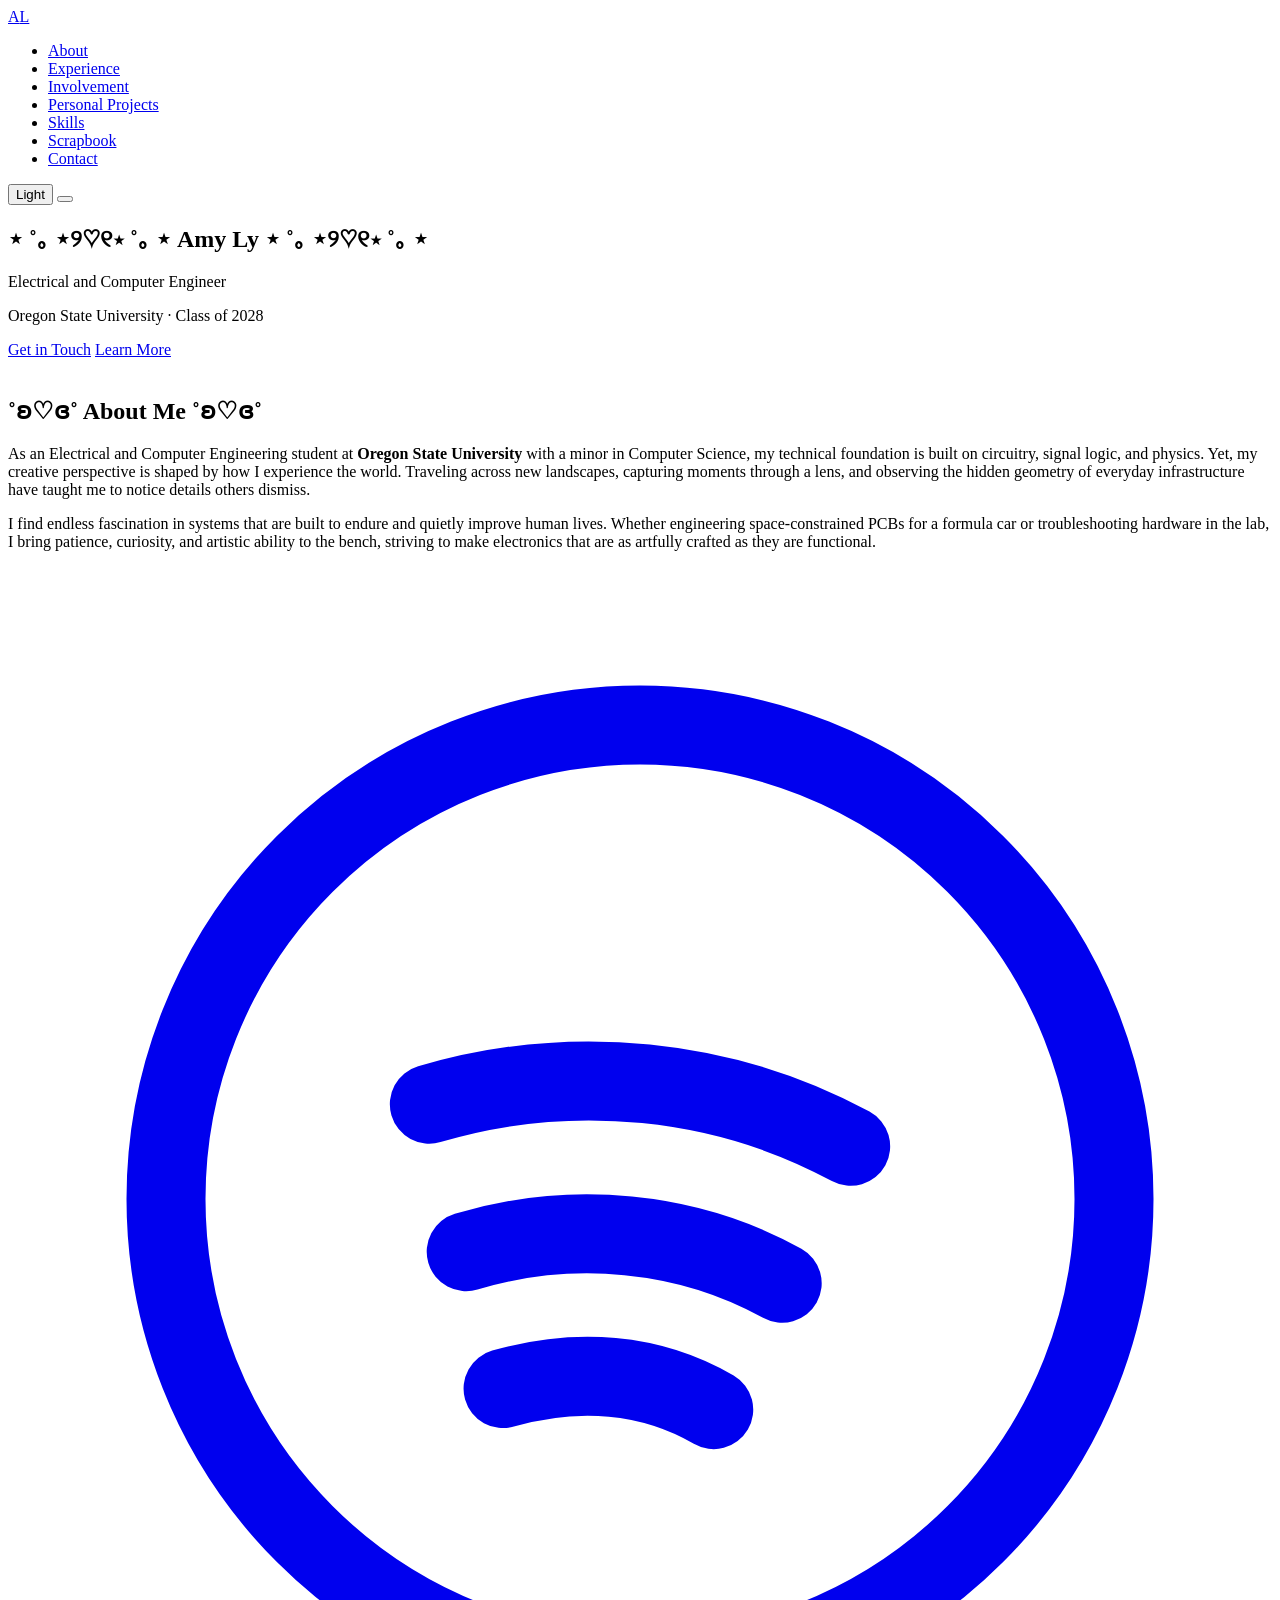
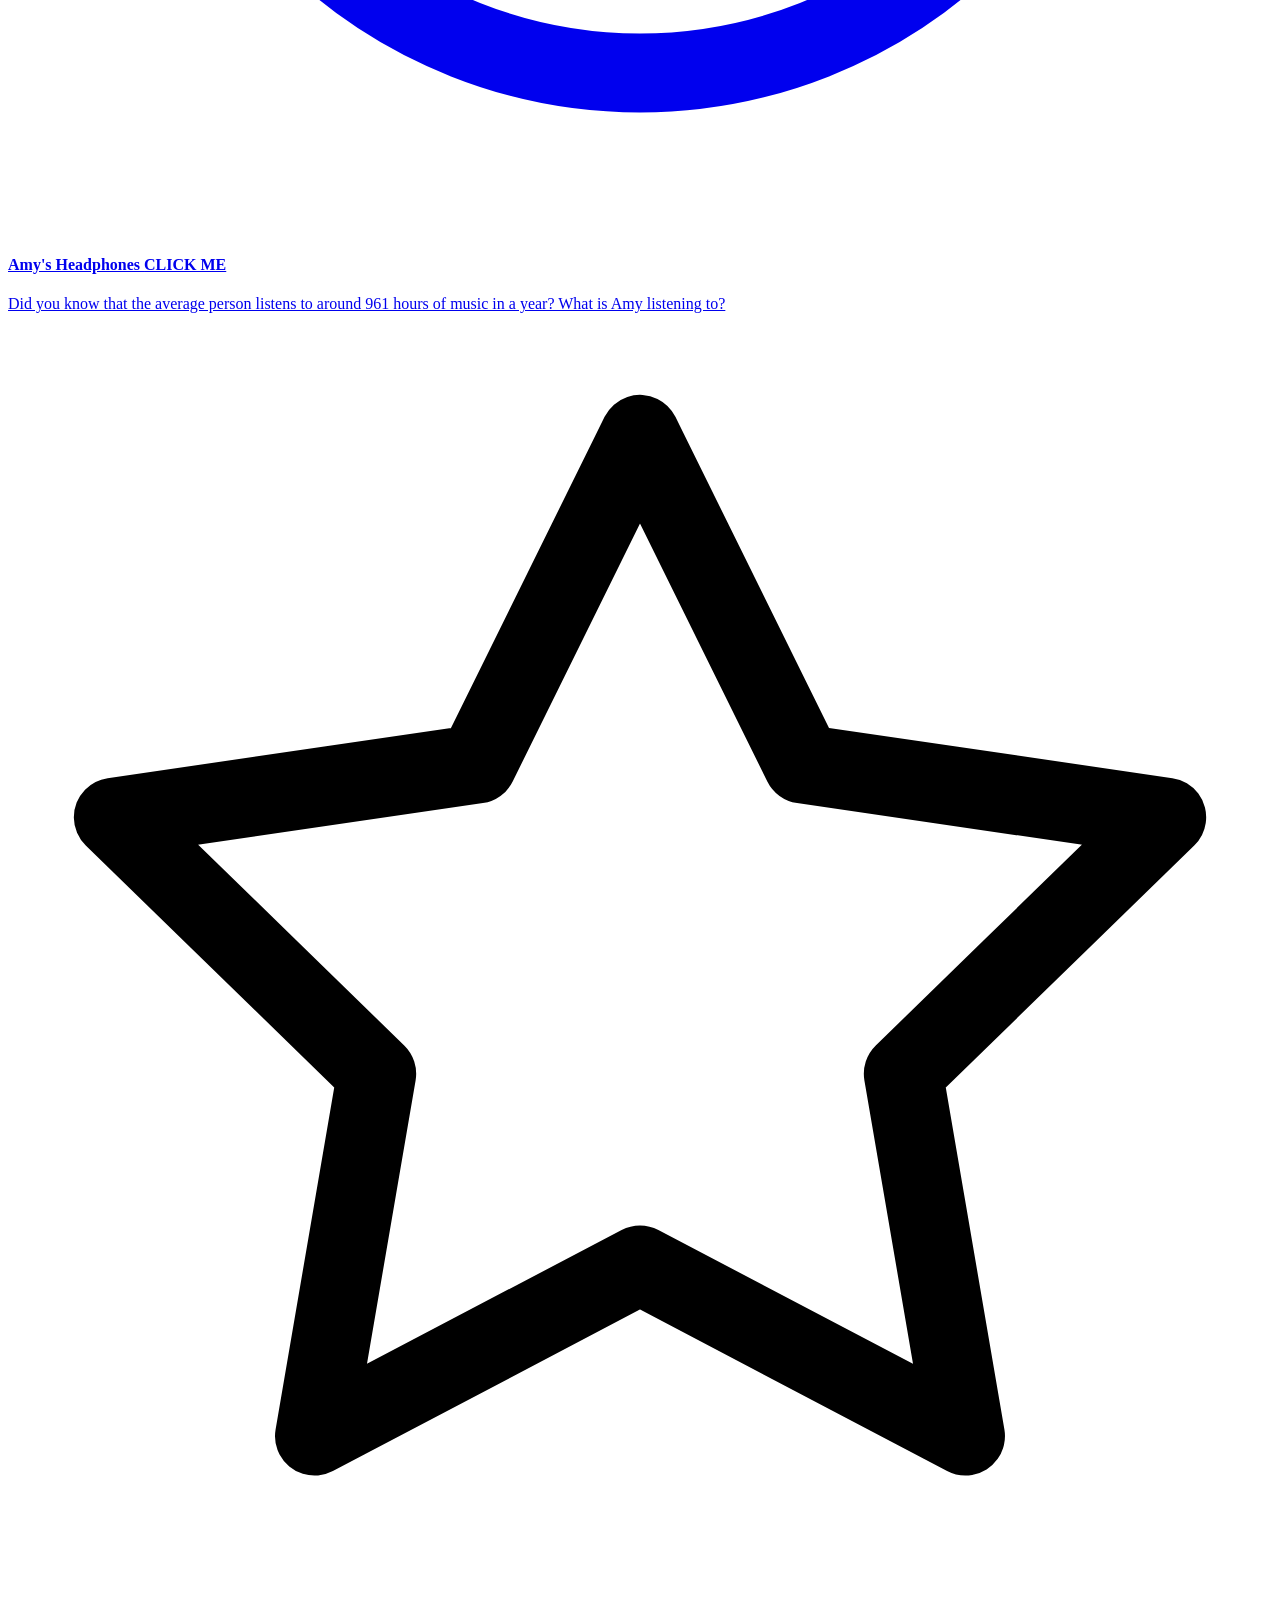
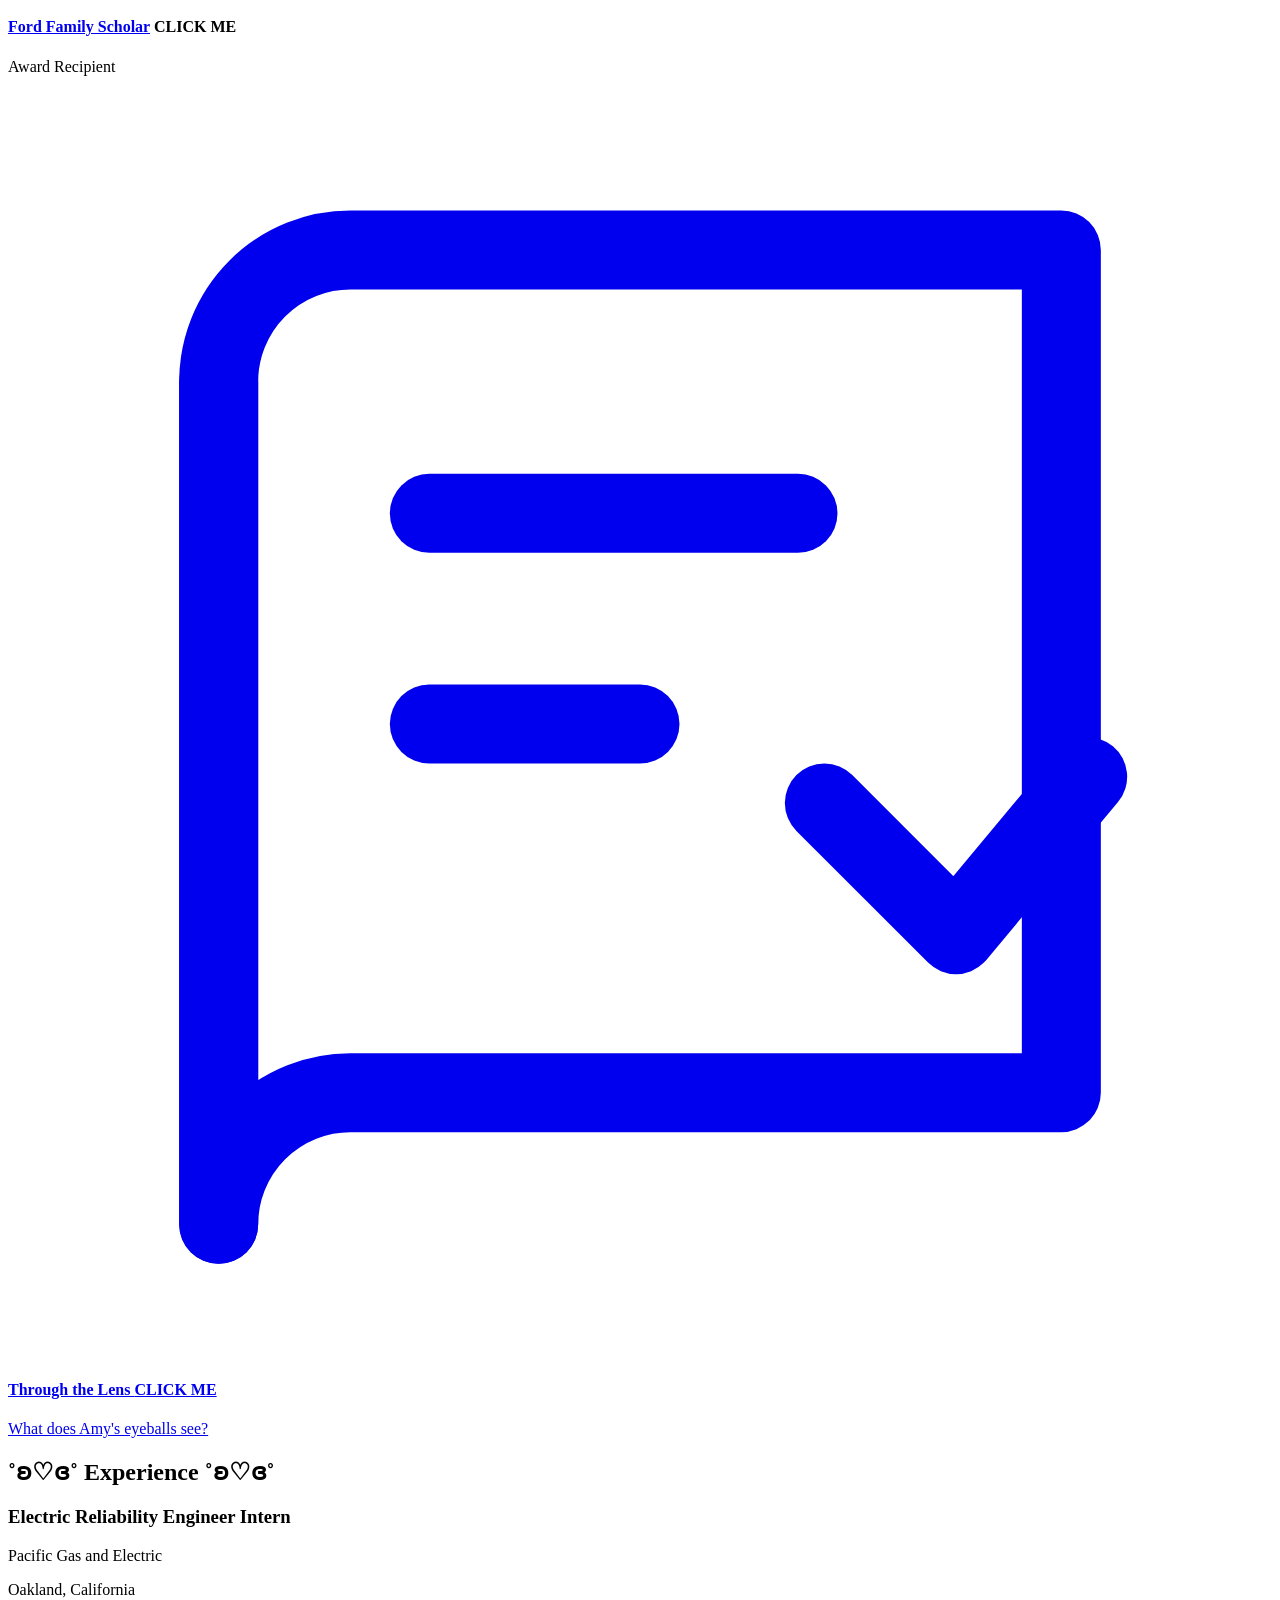
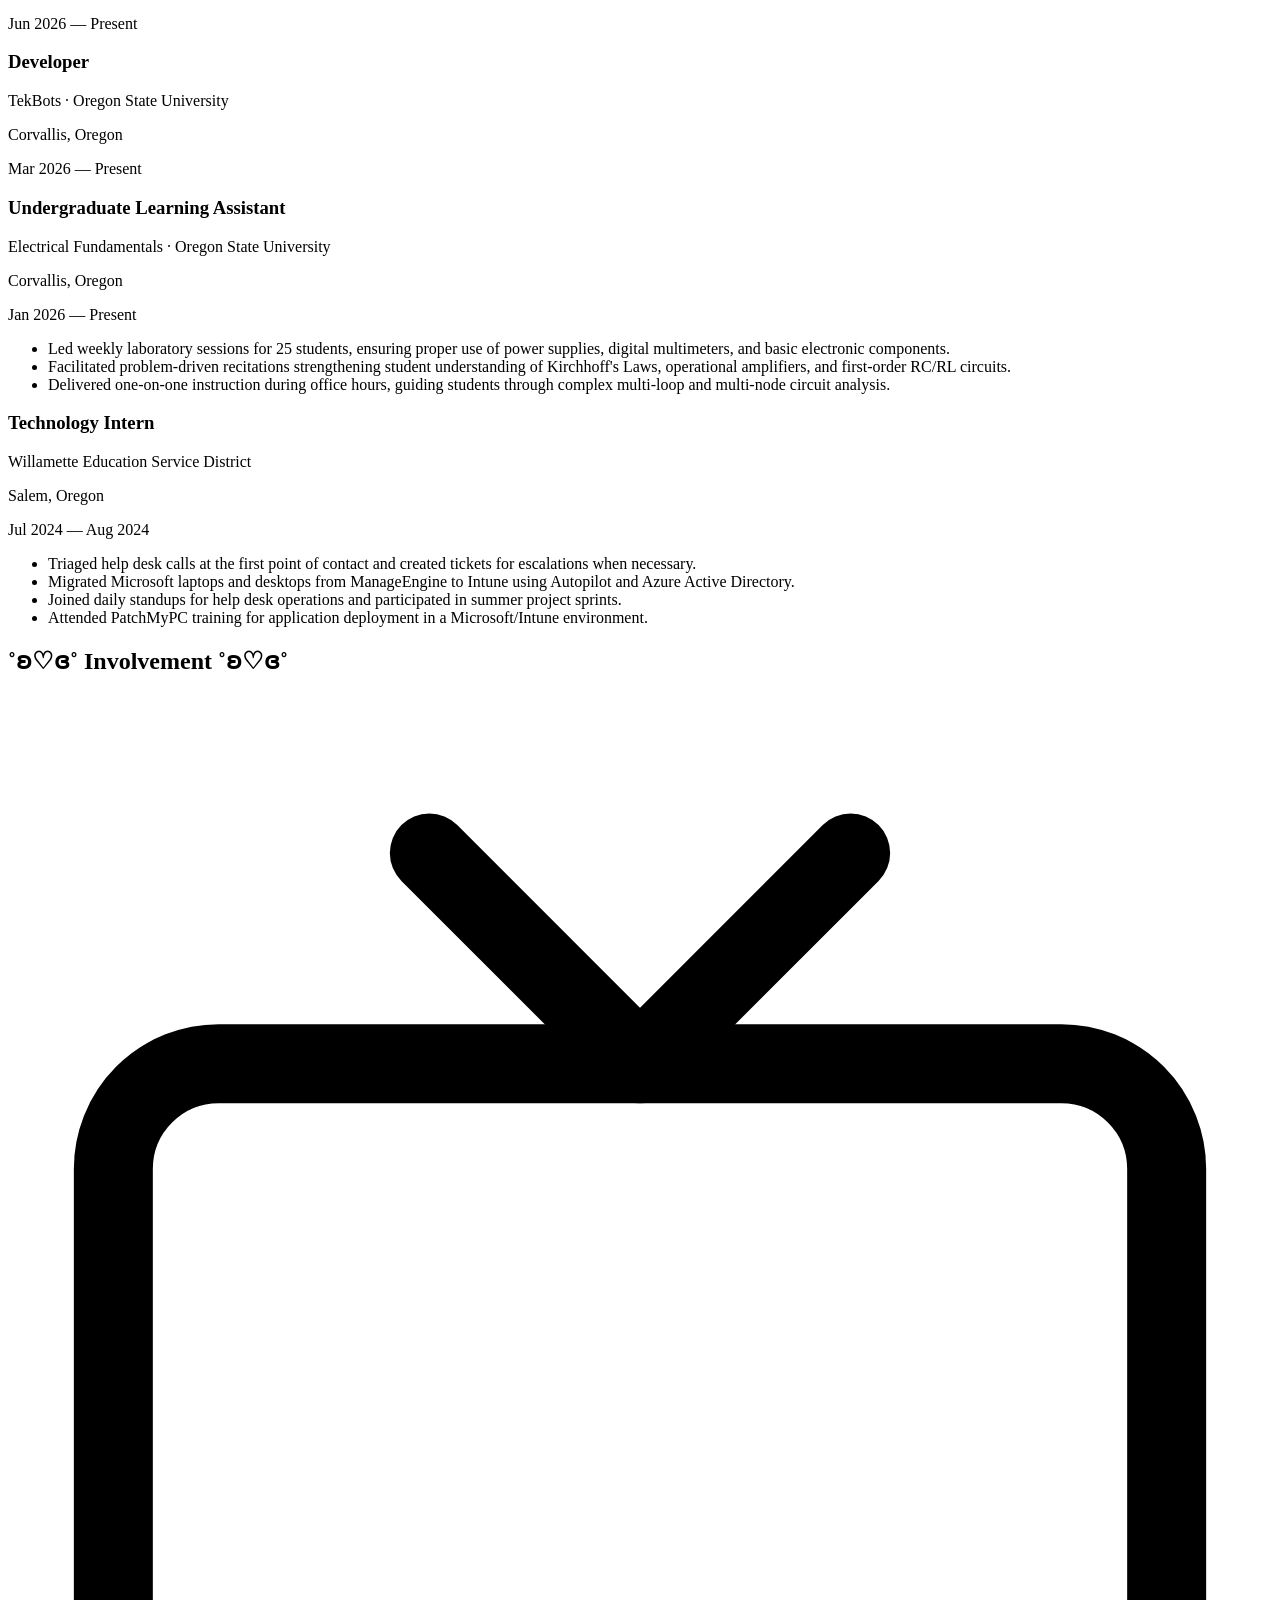
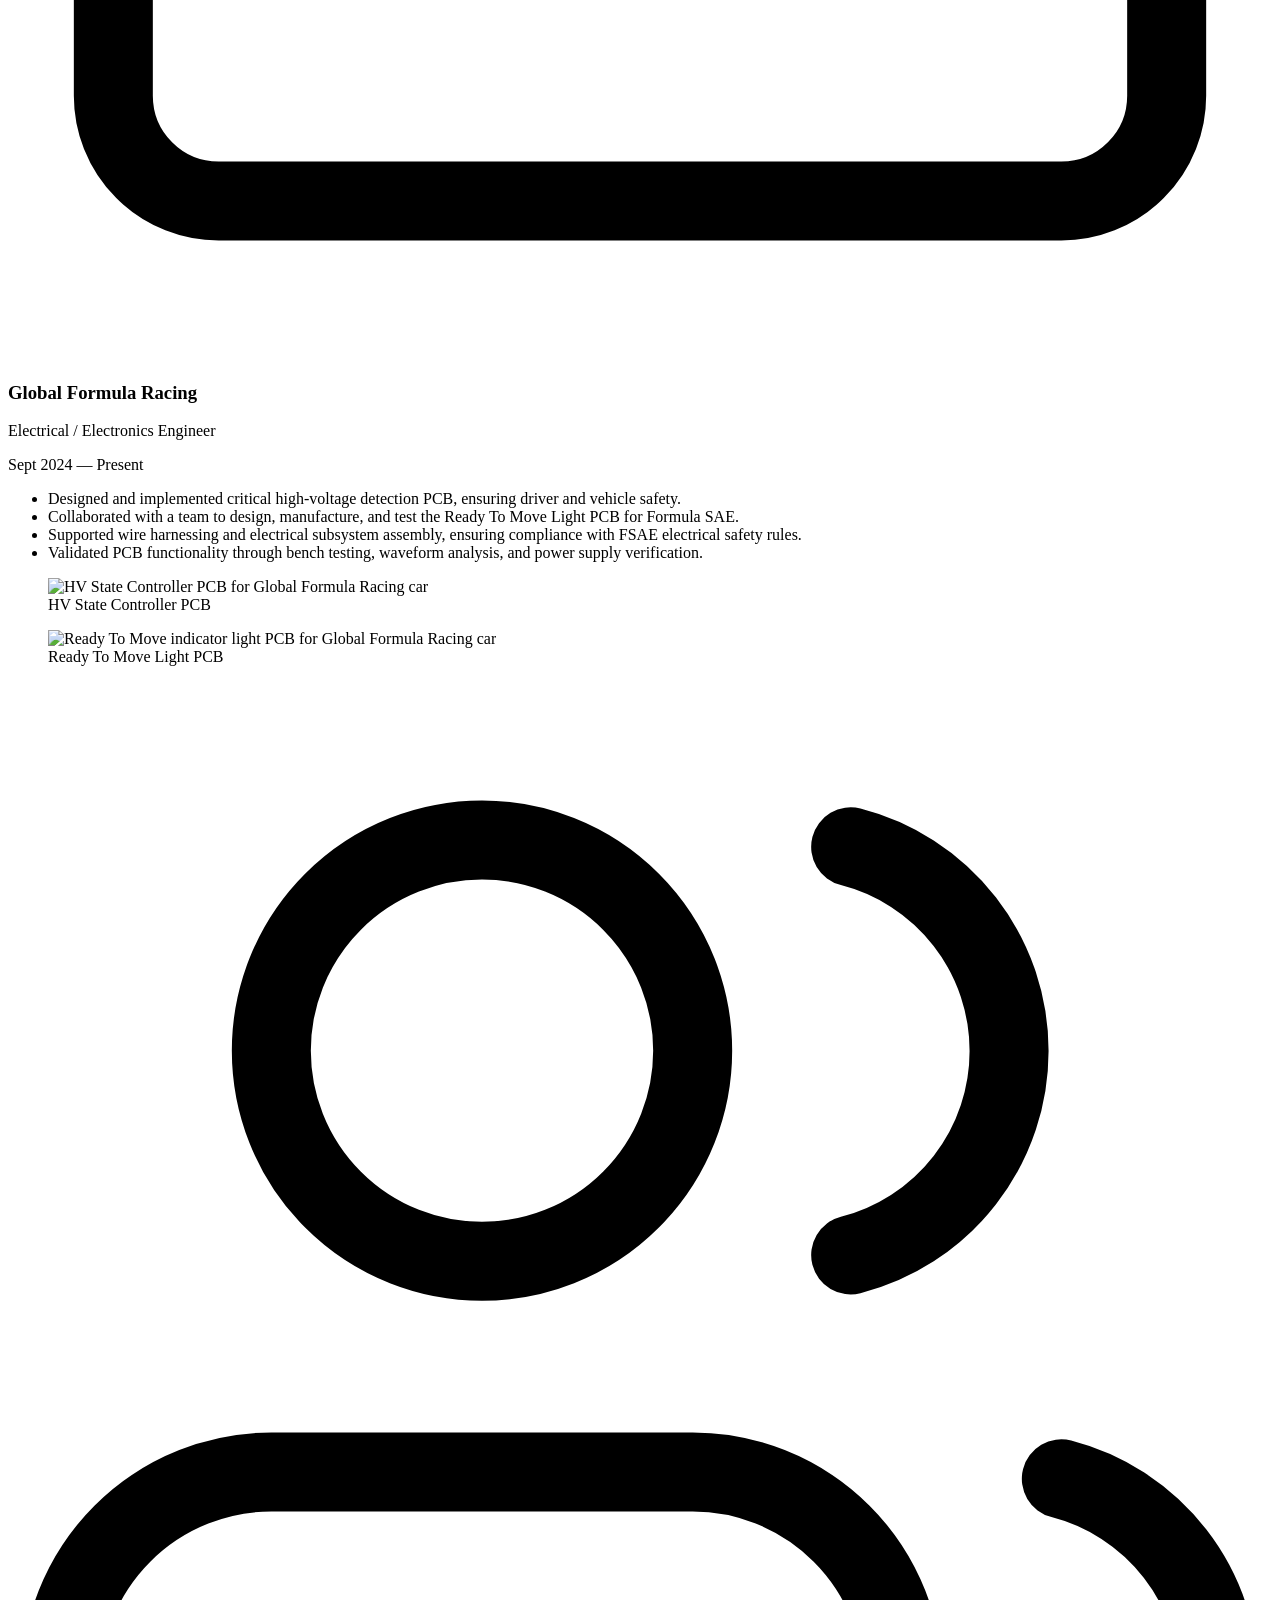
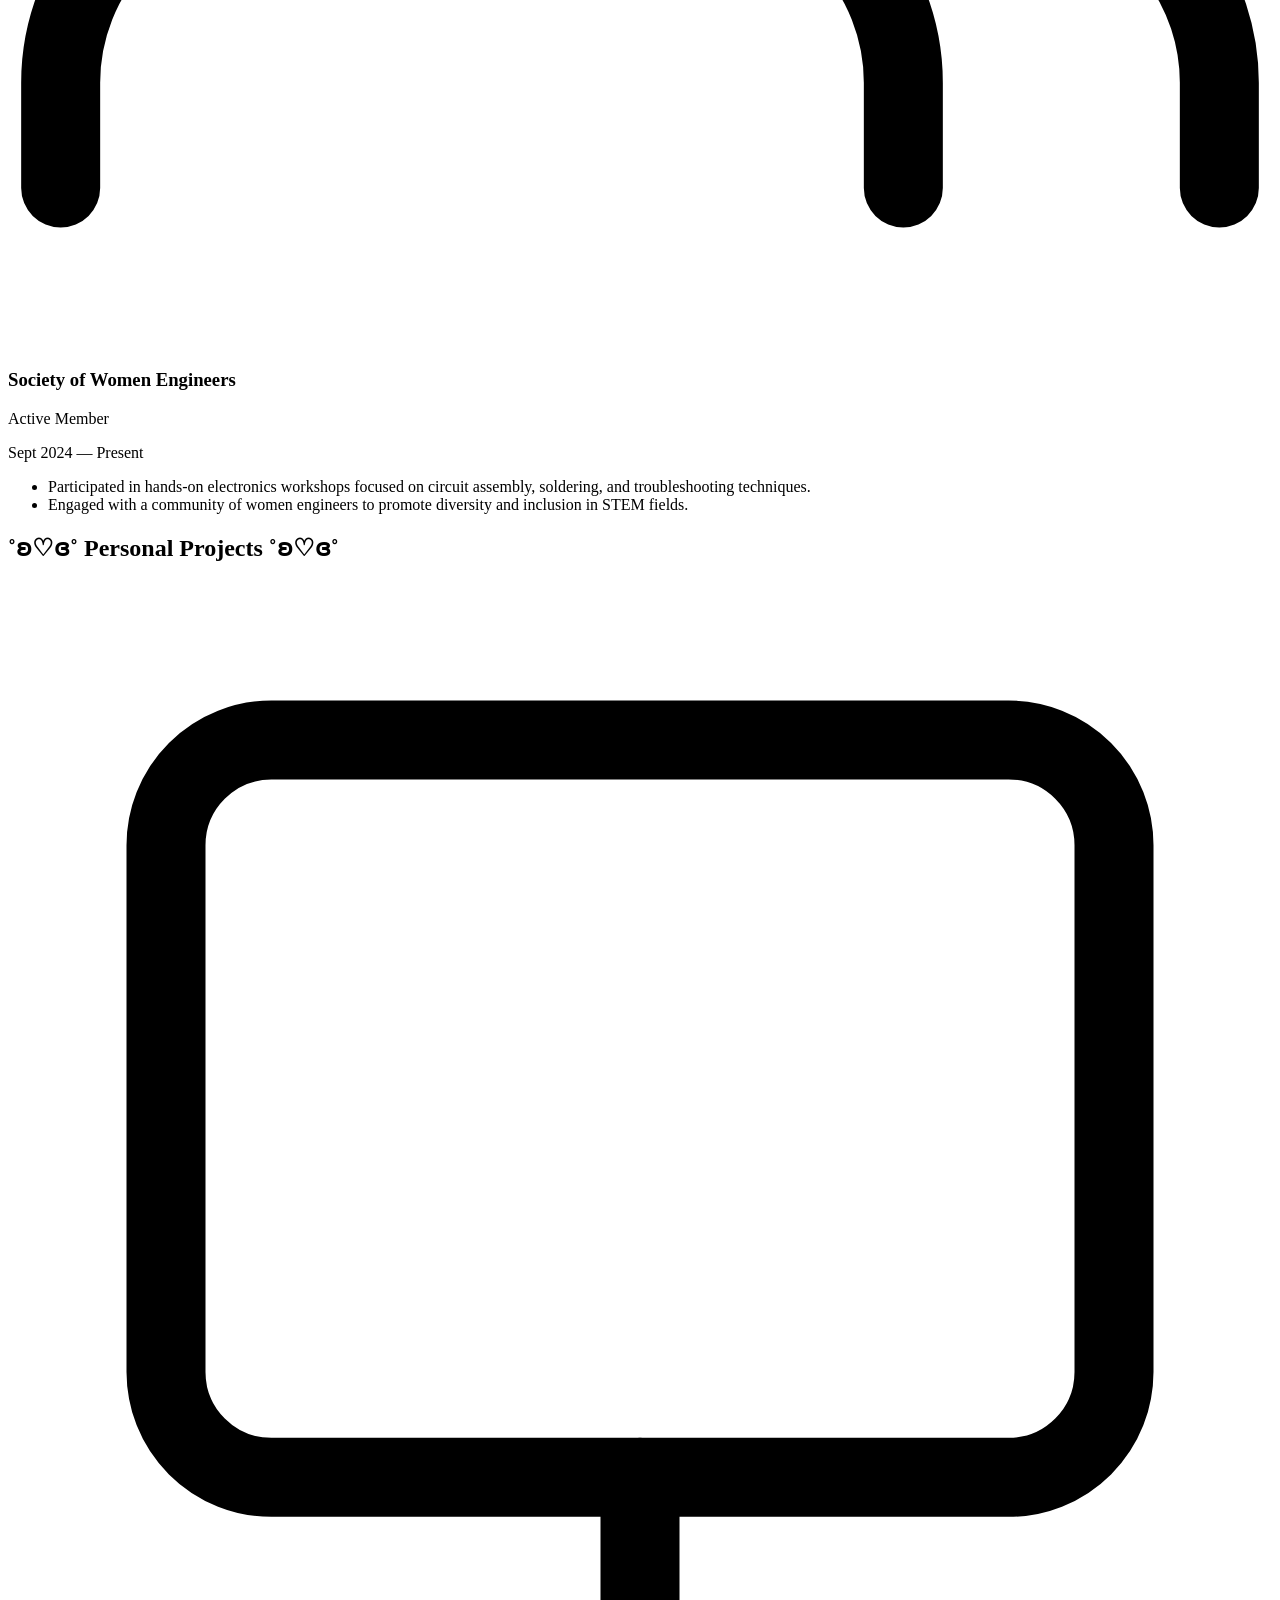
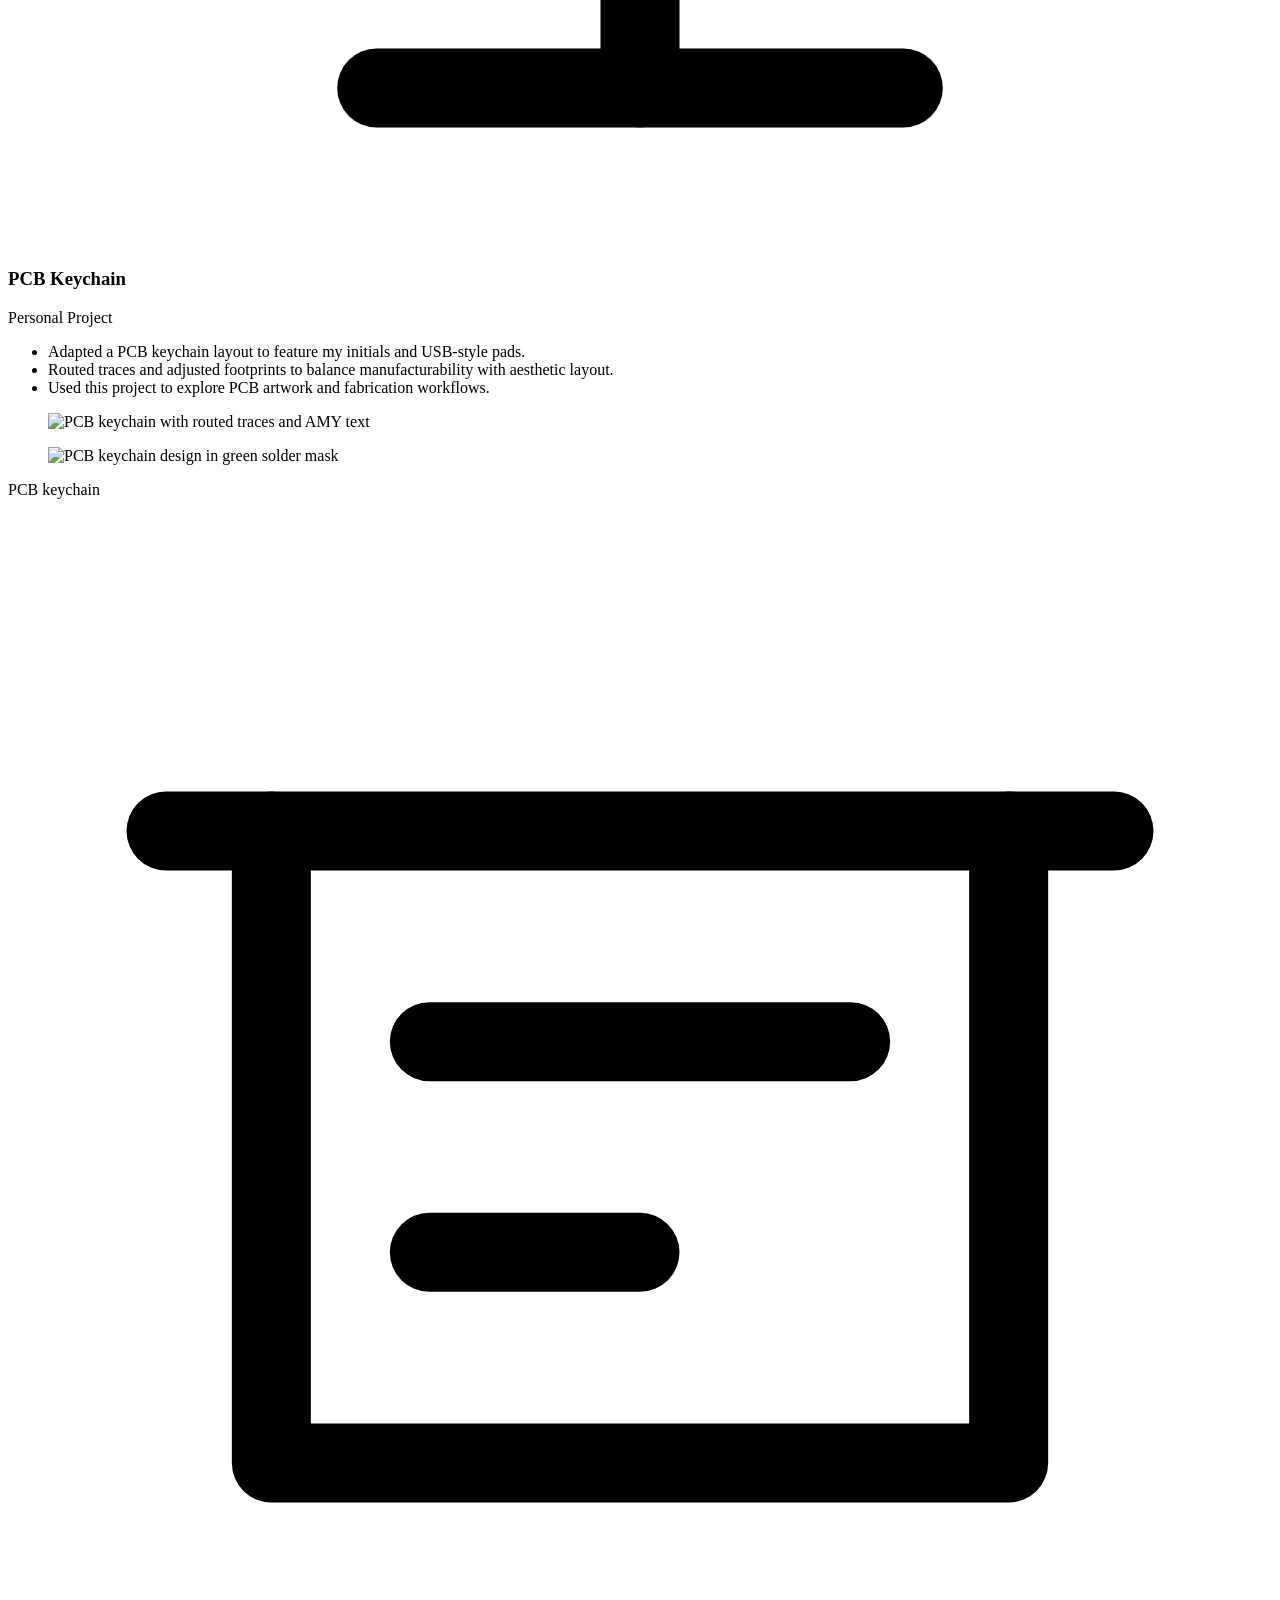
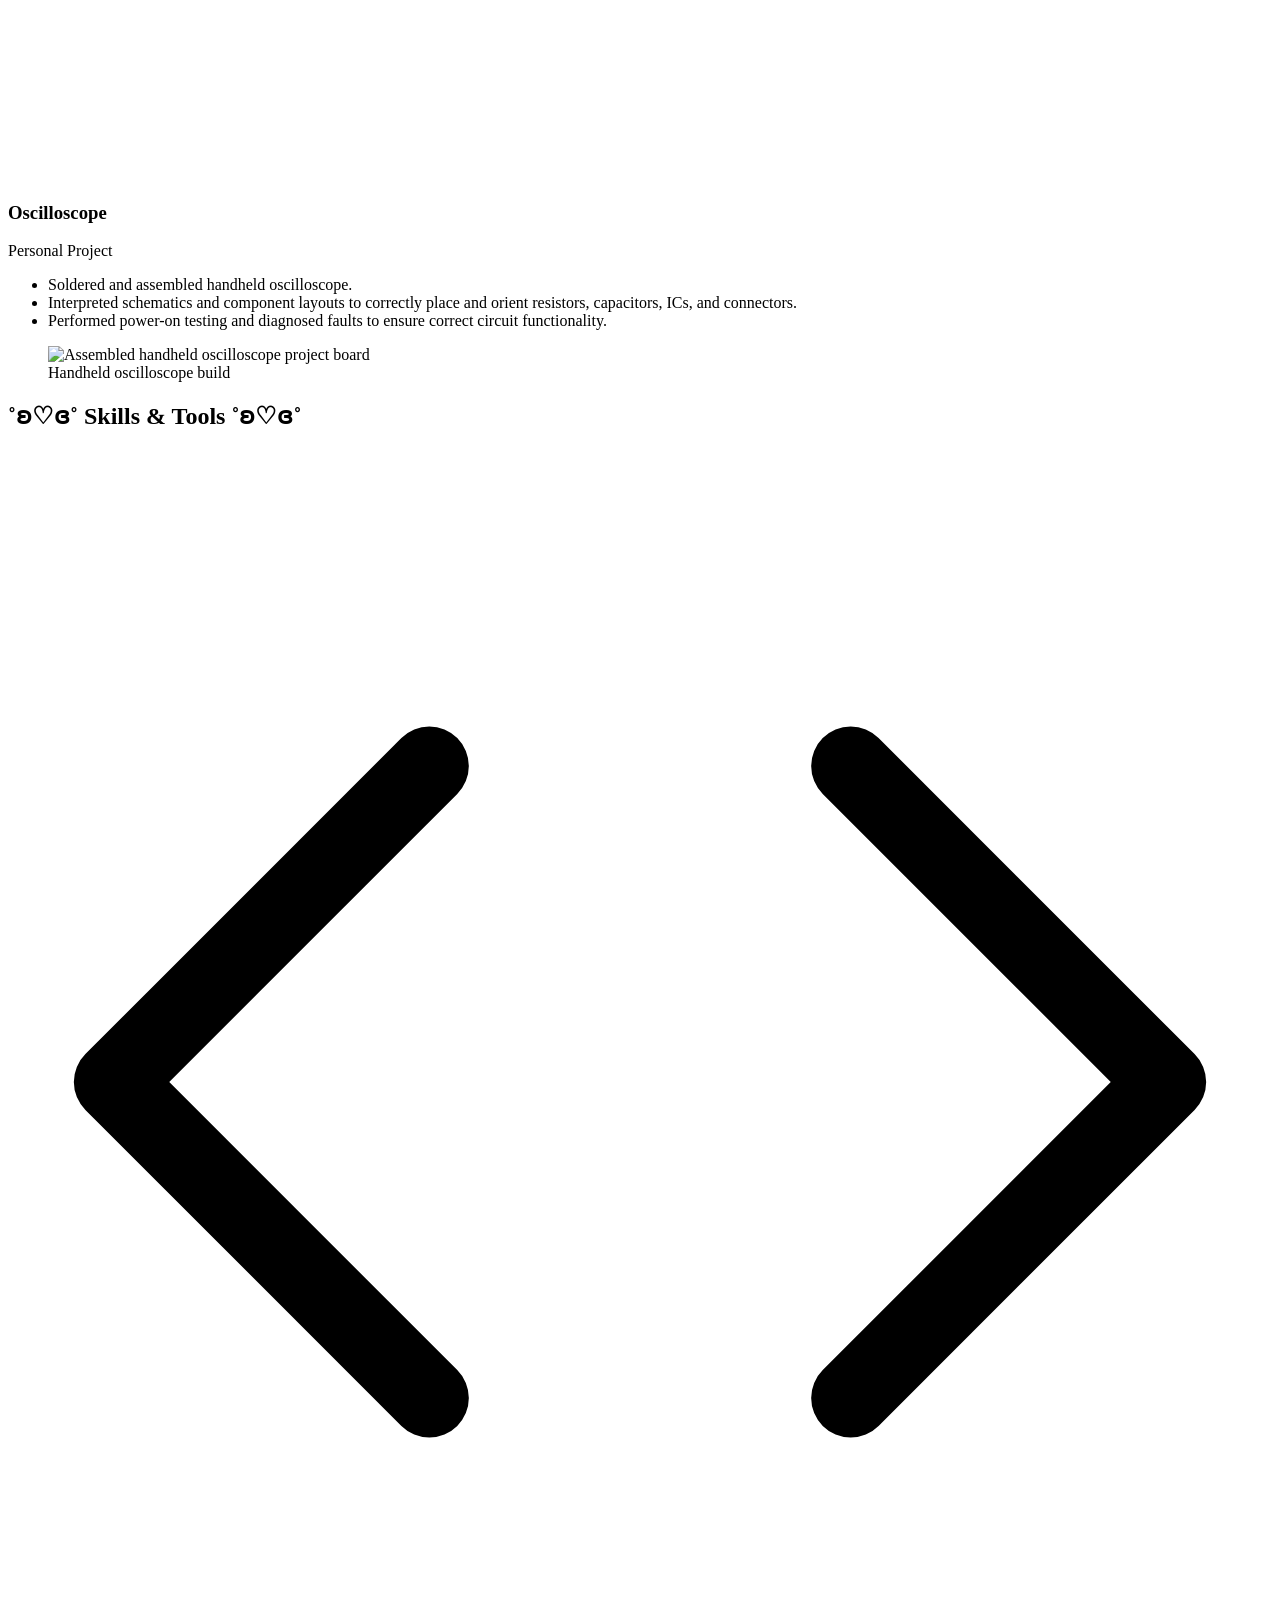
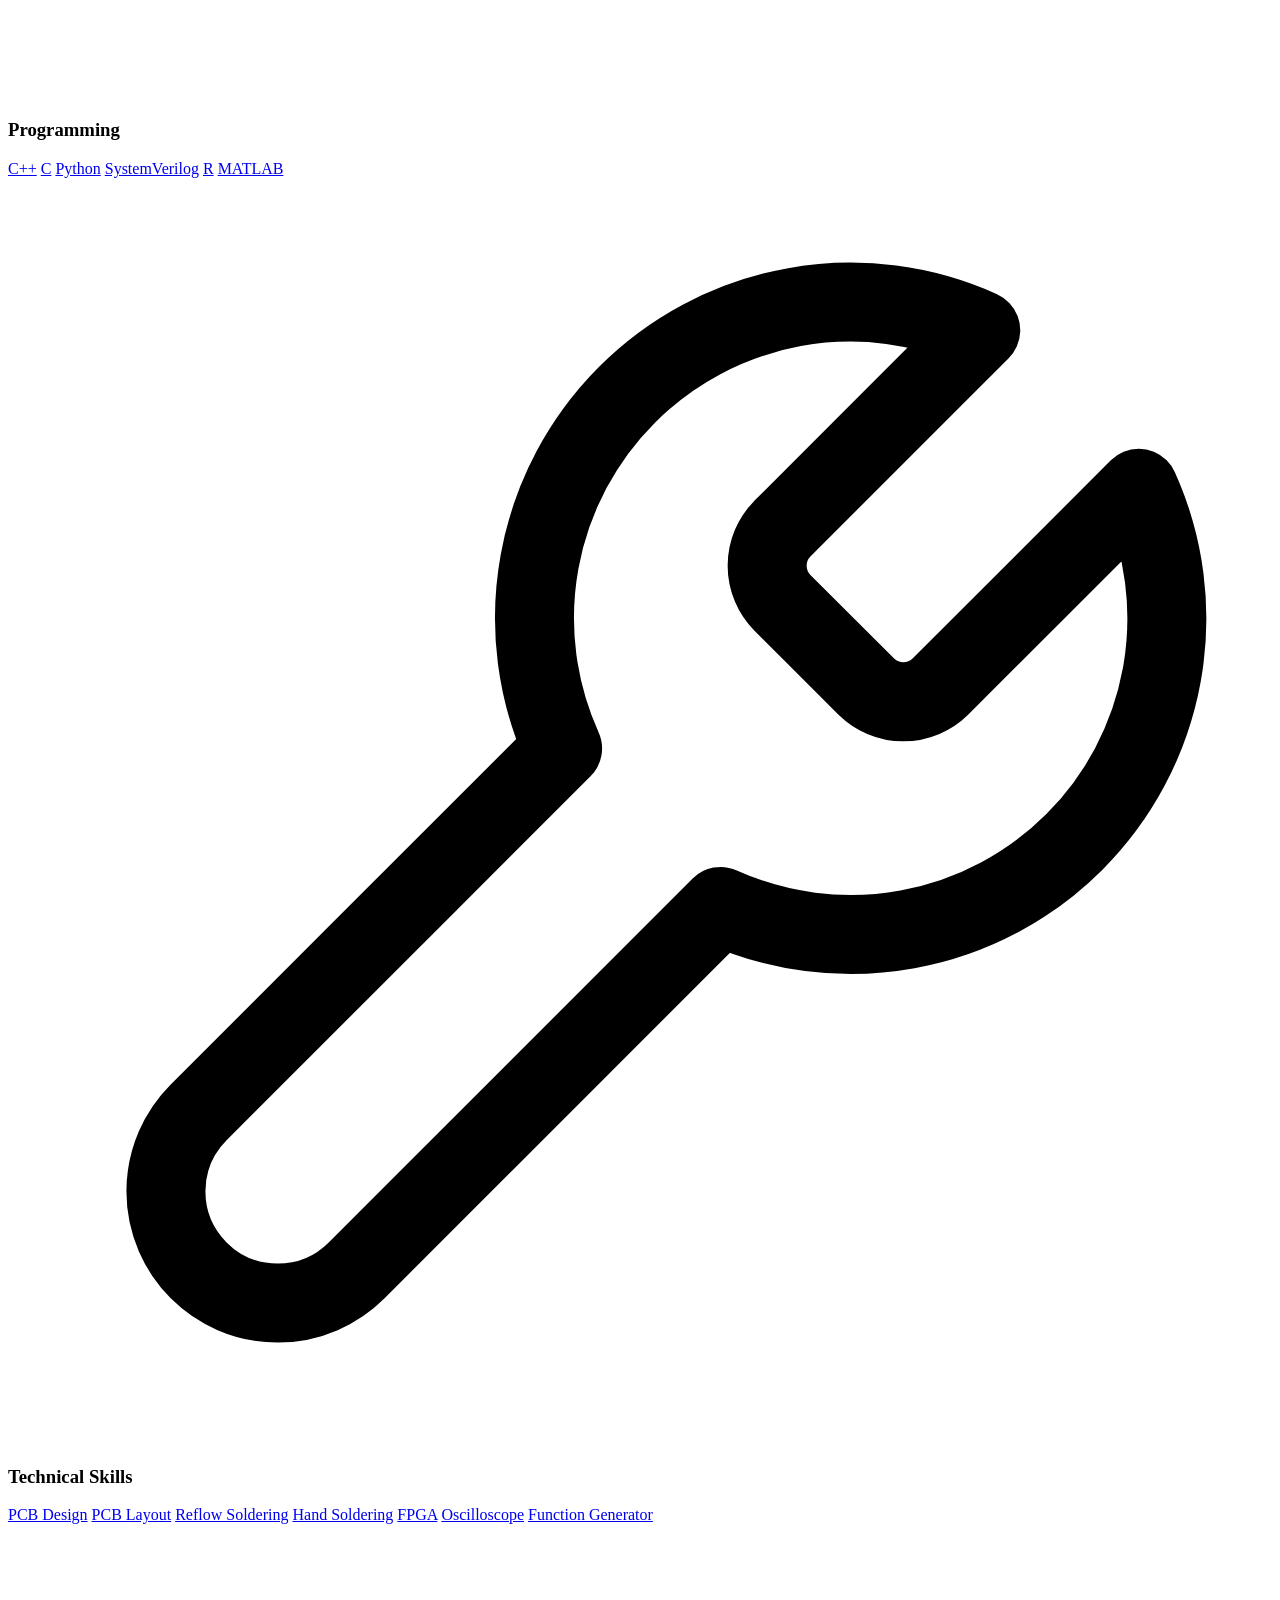
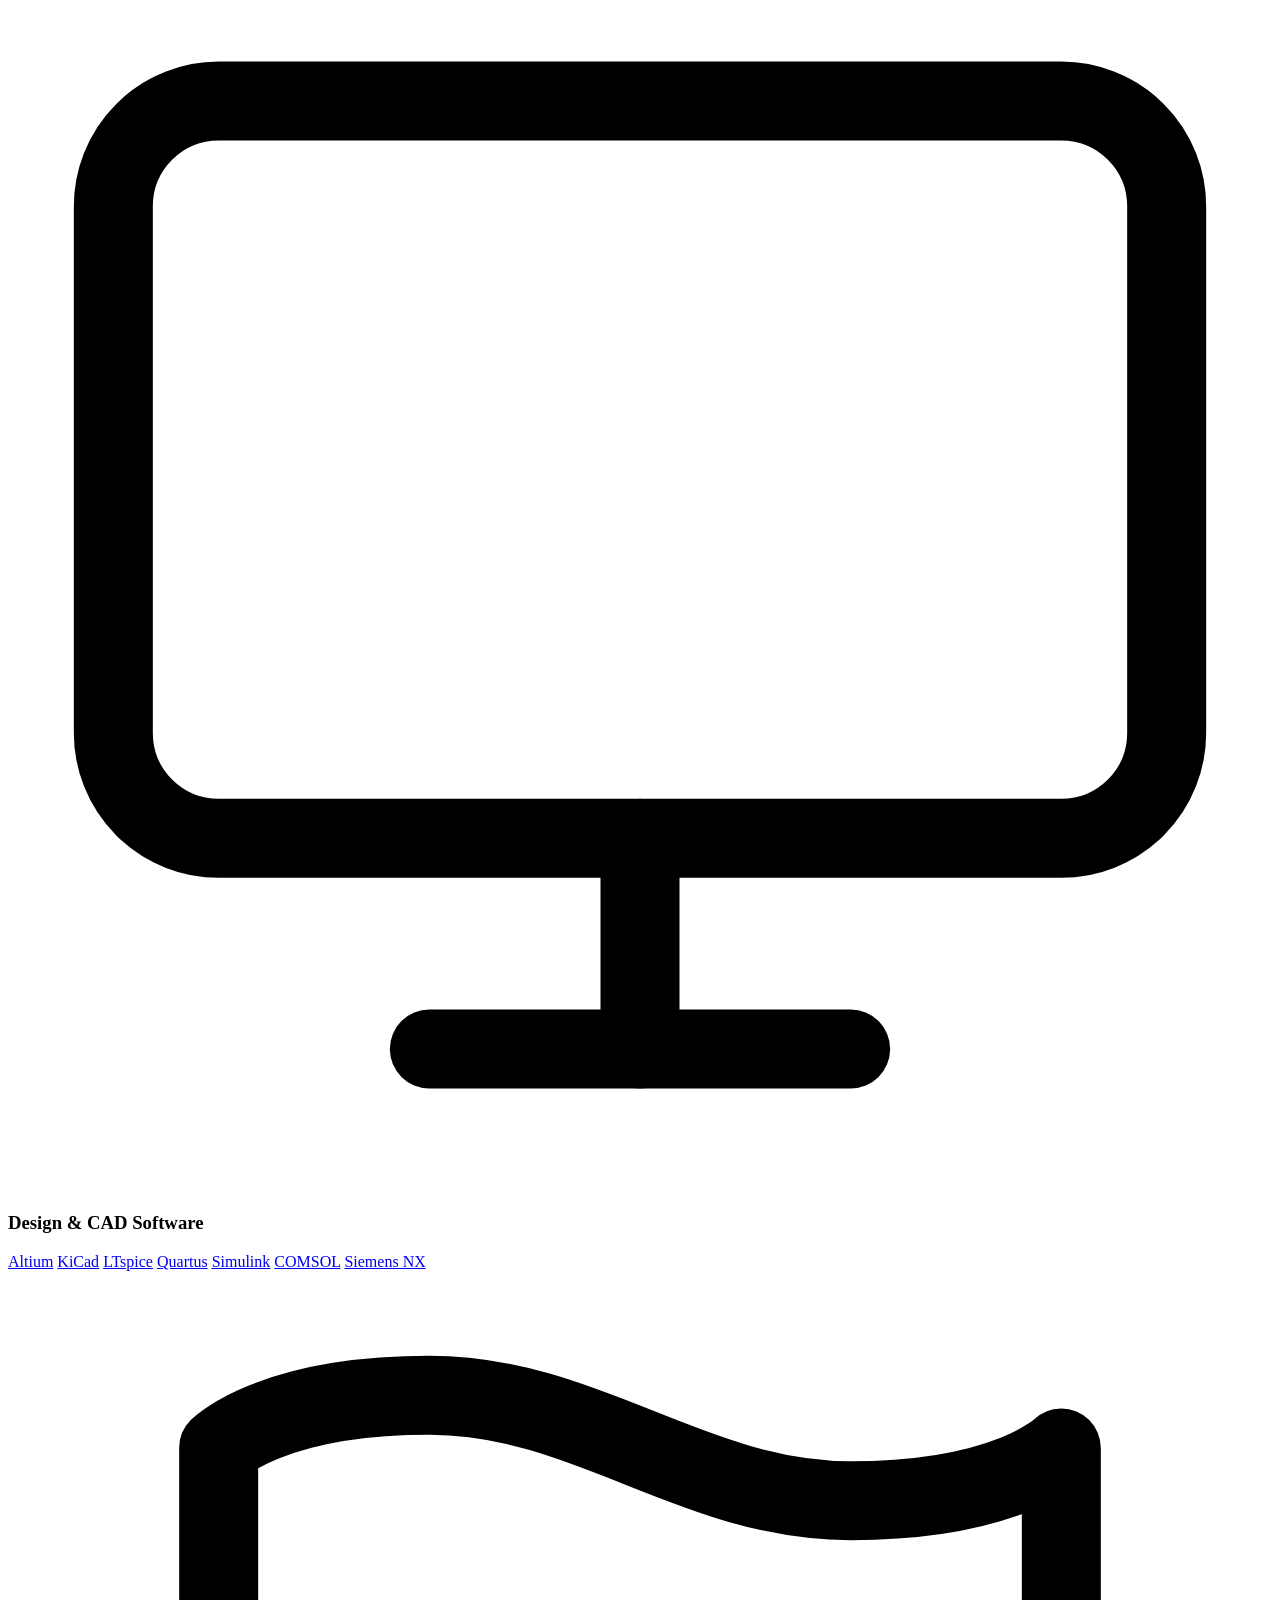
==== index.html @ 68f72ef5 "update" ====
<!DOCTYPE html>
<html lang="en">
<head>
  <meta charset="UTF-8" />
  <meta name="viewport" content="width=device-width, initial-scale=1.0" />
  <title>Amy Ly — Electrical &amp; Computer Engineer</title>
  <script>
    (function() {
      try {
        var storedTheme = localStorage.getItem('theme');
        var prefersDark = window.matchMedia('(prefers-color-scheme: dark)').matches;
        var theme = storedTheme || (prefersDark ? 'dark' : 'light');
        document.documentElement.setAttribute('data-theme', theme);
      } catch (error) {
        document.documentElement.setAttribute('data-theme', 'light');
      }
    })();
  </script>
  <link rel="stylesheet" href="styles.css?v=20260808-page" />
  <link rel="preconnect" href="https://fonts.googleapis.com" />
  <link rel="preconnect" href="https://fonts.gstatic.com" crossorigin />
  <link href="https://fonts.googleapis.com/css2?family=Caveat+Brush&family=Inter:wght@300;400;500;600;700&family=Playpen+Sans:wght@300;400;500;600;700&family=Patrick+Hand&family=Source+Serif+4:ital,wght@0,400;0,600;1,400&display=swap" rel="stylesheet" />
</head>
<body>
  <!-- Navigation -->
  <nav class="navbar" id="navbar">
    <div class="nav-container">
      <a href="#hero" class="nav-logo">A<span>L</span></a>
      <ul class="nav-links" id="nav-links">
        <li><a href="#about">About</a></li>
        <li><a href="#experience">Experience</a></li>
        <li><a href="#involvement">Involvement</a></li>
        <li><a href="#projects">Personal Projects</a></li>
        <li><a href="#skills">Skills</a></li>
        <li><a href="scrapbook.html">Scrapbook</a></li>
        <li><a href="#contact">Contact</a></li>
      </ul>
      <div class="nav-actions">
        <button class="theme-toggle" id="theme-toggle" type="button" aria-label="Switch to dark mode" aria-pressed="false">
          <span class="theme-toggle-track" aria-hidden="true">
            <span class="theme-toggle-thumb"></span>
          </span>
          <span class="theme-toggle-text">Light</span>
        </button>
        <button class="nav-toggle" id="nav-toggle" aria-label="Toggle navigation">
          <span></span>
          <span></span>
          <span></span>
        </button>
      </div>
    </div>
  </nav>

  <!-- Hero Section -->
  <section class="hero" id="hero">
    <div class="hero-bg-pattern"></div>
    <div class="hero-layout">
      <div class="hero-content">
        <h1 class="hero-name animate-in">
          <span class="name-deco name-deco-left" aria-hidden="true">⋆ ˚｡ ⋆୨♡୧⋆ ˚｡ ⋆</span>
          <span class="name-text">Amy Ly</span>
          <span class="name-deco name-deco-right" aria-hidden="true">⋆ ˚｡ ⋆୨♡୧⋆ ˚｡ ⋆</span>
        </h1>
        <div class="hero-title animate-in delay-1">
          <p>Electrical and Computer Engineer</p>
        </div>
        <p class="hero-subtitle animate-in delay-2">Oregon State University · Class of 2028</p>
        <div class="hero-cta animate-in delay-3">
          <a href="#contact" class="btn btn-primary">Get in Touch</a>
          <a href="#about" class="btn btn-outline">Learn More</a>
        </div>
      </div>
      <div class="hero-cover animate-in delay-2" aria-hidden="true">
        <img src="images/hero-cover.png" alt="" />
      </div>
    </div>
    <div class="scroll-indicator animate-in delay-4">
      <div class="scroll-arrow"></div>
    </div>
  </section>

  <!-- About Section -->
  <section class="section about" id="about">
    <div class="container">
      <h2 class="section-title reveal"><span class="section-title-deco">˚ʚ♡ɞ˚</span> About Me <span class="section-title-deco">˚ʚ♡ɞ˚</span></h2>
      <div class="about-grid">
        <div class="about-text reveal">
          <p>
            As an Electrical and Computer Engineering student at <strong>Oregon State University</strong> with a minor in Computer Science, my technical foundation is built on circuitry, signal logic, and physics. Yet, my creative perspective is shaped by how I experience the world. Traveling across new landscapes, capturing moments through a lens, and observing the hidden geometry of everyday infrastructure have taught me to notice details others dismiss.
          </p>
          <p>
            I find endless fascination in systems that are built to endure and quietly improve human lives. Whether engineering space-constrained PCBs for a formula car or troubleshooting hardware in the lab, I bring patience, curiosity, and artistic ability to the bench, striving to make electronics that are as artfully crafted as they are functional.
          </p>
        </div>
        <div class="about-highlights reveal">
          <a href="https://open.spotify.com/user/12176853975?si=155bbbe9c76644e5" target="_blank" rel="noopener noreferrer" class="highlight-card spotify-highlight">
            <div class="highlight-icon spotify-highlight-icon">
              <svg viewBox="0 0 24 24" fill="none" stroke="currentColor" stroke-width="1.5" stroke-linecap="round" stroke-linejoin="round" aria-hidden="true">
                <circle cx="12" cy="12" r="9"/>
                <path d="M8 10.2c2.7-.8 5.6-.5 8 .8"/>
                <path d="M8.7 13c2-.6 4.2-.4 6 .6"/>
                <path d="M9.4 15.6c1.4-.4 2.8-.3 4 .4"/>
              </svg>
            </div>
            <div class="highlight-text">
              <h4>Amy's Headphones <span class="highlight-click">CLICK ME</span></h4>
              <p>Did you know that the average person listens to around 961 hours of music in a year? What is Amy listening to?</p>
            </div>
          </a>
          <div class="highlight-card ford-highlight">
            <div class="highlight-icon ford-highlight-icon">
              <svg viewBox="0 0 24 24" fill="none" stroke="currentColor" stroke-width="1.5" stroke-linecap="round" stroke-linejoin="round"><path d="M12 2L15.09 8.26L22 9.27L17 14.14L18.18 21.02L12 17.77L5.82 21.02L7 14.14L2 9.27L8.91 8.26L12 2z"/></svg>
            </div>
            <div class="highlight-text">
              <h4><a href="https://www.tfff.org/" target="_blank" rel="noopener noreferrer">Ford Family Scholar</a> <span class="highlight-click">CLICK ME</span></h4>
              <p>Award Recipient</p>
            </div>
          </div>
          <a href="https://vsco.co/amyylyy/gallery" target="_blank" rel="noopener noreferrer" class="highlight-card scrapbook-highlight">
            <div class="highlight-icon scrapbook-highlight-icon">
              <svg viewBox="0 0 24 24" fill="none" stroke="currentColor" stroke-width="1.5" stroke-linecap="round" stroke-linejoin="round" aria-hidden="true">
                <path d="M4 5.5A2.5 2.5 0 0 1 6.5 3H20v16H6.5A2.5 2.5 0 0 0 4 21.5z"/>
                <path d="M4 5.5v16"/>
                <path d="M8 8h7"/>
                <path d="M8 12h4"/>
                <path d="M15.5 13.5 18 16l2.5-3"/>
              </svg>
            </div>
            <div class="highlight-text">
              <h4>Through the Lens <span class="highlight-click">CLICK ME</span></h4>
              <p>What does Amy's eyeballs see?</p>
            </div>
          </a>
        </div>
      </div>
    </div>
  </section>

  <!-- Experience Section -->
  <section class="section experience" id="experience">
    <div class="container">
      <h2 class="section-title reveal"><span class="section-title-deco">˚ʚ♡ɞ˚</span> Experience <span class="section-title-deco">˚ʚ♡ɞ˚</span></h2>
      <div class="timeline">
        <div class="timeline-item reveal">
          <div class="timeline-marker"></div>
          <div class="timeline-content">
            <div class="timeline-header">
              <div>
                <h3>Electric Reliability Engineer Intern</h3>
                <p class="timeline-company">Pacific Gas and Electric</p>
                <p class="timeline-location">Oakland, California</p>
              </div>
              <span class="timeline-date">
                <span class="job-status-light job-status-light--active" aria-hidden="true"></span>
                <span class="job-status-label">Jun 2026 — Present</span>
              </span>
            </div>
          </div>
        </div>
        <div class="timeline-item reveal">
          <div class="timeline-marker"></div>
          <div class="timeline-content">
            <div class="timeline-header">
              <div>
                <h3>Developer</h3>
                <p class="timeline-company">TekBots · Oregon State University</p>
                <p class="timeline-location">Corvallis, Oregon</p>
              </div>
              <span class="timeline-date">
                <span class="job-status-light job-status-light--active" aria-hidden="true"></span>
                <span class="job-status-label">Mar 2026 — Present</span>
              </span>
            </div>
          </div>
        </div>
        <div class="timeline-item reveal">
          <div class="timeline-marker"></div>
          <div class="timeline-content">
            <div class="timeline-header">
              <div>
                <h3>Undergraduate Learning Assistant</h3>
                <p class="timeline-company">Electrical Fundamentals · Oregon State University</p>
                <p class="timeline-location">Corvallis, Oregon</p>
              </div>
              <span class="timeline-date">
                <span class="job-status-light job-status-light--active" aria-hidden="true"></span>
                <span class="job-status-label">Jan 2026 — Present</span>
              </span>
            </div>
            <ul class="timeline-details">
              <li>Led weekly laboratory sessions for 25 students, ensuring proper use of power supplies, digital multimeters, and basic electronic components.</li>
              <li>Facilitated problem-driven recitations strengthening student understanding of Kirchhoff's Laws, operational amplifiers, and first-order RC/RL circuits.</li>
              <li>Delivered one-on-one instruction during office hours, guiding students through complex multi-loop and multi-node circuit analysis.</li>
            </ul>
          </div>
        </div>
        <div class="timeline-item reveal">
          <div class="timeline-marker"></div>
          <div class="timeline-content">
            <div class="timeline-header">
              <div>
                <h3>Technology Intern</h3>
                <p class="timeline-company">Willamette Education Service District</p>
                <p class="timeline-location">Salem, Oregon</p>
              </div>
              <span class="timeline-date">
                <span class="job-status-light job-status-light--inactive" aria-hidden="true"></span>
                <span class="job-status-label">Jul 2024 — Aug 2024</span>
              </span>
            </div>
            <ul class="timeline-details">
              <li>Triaged help desk calls at the first point of contact and created tickets for escalations when necessary.</li>
              <li>Migrated Microsoft laptops and desktops from ManageEngine to Intune using Autopilot and Azure Active Directory.</li>
              <li>Joined daily standups for help desk operations and participated in summer project sprints.</li>
              <li>Attended PatchMyPC training for application deployment in a Microsoft/Intune environment.</li>
            </ul>
          </div>
        </div>
      </div>
    </div>
  </section>

  <!-- Involvement Section -->
  <section class="section involvement" id="involvement">
    <div class="container">
      <h2 class="section-title reveal"><span class="section-title-deco">˚ʚ♡ɞ˚</span> Involvement <span class="section-title-deco">˚ʚ♡ɞ˚</span></h2>
      <div class="involvement-grid">
        <div class="involvement-card reveal">
          <div class="card-accent"></div>
          <div class="card-icon">
            <svg viewBox="0 0 24 24" fill="none" stroke="currentColor" stroke-width="1.5" stroke-linecap="round" stroke-linejoin="round"><rect x="2" y="7" width="20" height="14" rx="2" ry="2"/><polyline points="16 3 12 7 8 3"/></svg>
          </div>
          <h3>Global Formula Racing</h3>
          <p class="card-role">Electrical / Electronics Engineer</p>
          <span class="card-date">Sept 2024 — Present</span>
          <ul>
            <li>Designed and implemented critical high-voltage detection PCB, ensuring driver and vehicle safety.</li>
            <li>Collaborated with a team to design, manufacture, and test the Ready To Move Light PCB for Formula SAE.</li>
            <li>Supported wire harnessing and electrical subsystem assembly, ensuring compliance with FSAE electrical safety rules.</li>
            <li>Validated PCB functionality through bench testing, waveform analysis, and power supply verification.</li>
          </ul>
          <div class="involvement-images">
            <figure class="involvement-image">
              <img src="images/hv-state-controller.png" alt="HV State Controller PCB for Global Formula Racing car" />
              <figcaption>HV State Controller PCB</figcaption>
            </figure>
            <figure class="involvement-image">
              <img src="images/ready-to-move-light.png" alt="Ready To Move indicator light PCB for Global Formula Racing car" />
              <figcaption>Ready To Move Light PCB</figcaption>
            </figure>
          </div>
        </div>
        <div class="involvement-card reveal">
          <div class="card-accent"></div>
          <div class="card-icon">
            <svg viewBox="0 0 24 24" fill="none" stroke="currentColor" stroke-width="1.5" stroke-linecap="round" stroke-linejoin="round"><path d="M17 21v-2a4 4 0 00-4-4H5a4 4 0 00-4 4v2"/><circle cx="9" cy="7" r="4"/><path d="M23 21v-2a4 4 0 00-3-3.87"/><path d="M16 3.13a4 4 0 010 7.75"/></svg>
          </div>
          <h3>Society of Women Engineers</h3>
          <p class="card-role">Active Member</p>
          <span class="card-date">Sept 2024 — Present</span>
          <ul>
            <li>Participated in hands-on electronics workshops focused on circuit assembly, soldering, and troubleshooting techniques.</li>
            <li>Engaged with a community of women engineers to promote diversity and inclusion in STEM fields.</li>
          </ul>
        </div>
      </div>
    </div>
  </section>

  <!-- Personal Projects Section -->
  <section class="section projects" id="projects">
    <div class="container">
      <h2 class="section-title reveal"><span class="section-title-deco">˚ʚ♡ɞ˚</span> Personal Projects <span class="section-title-deco">˚ʚ♡ɞ˚</span></h2>
      <div class="involvement-grid">
        <div class="involvement-card reveal">
          <div class="card-accent"></div>
          <div class="card-icon">
            <svg viewBox="0 0 24 24" fill="none" stroke="currentColor" stroke-width="1.5" stroke-linecap="round" stroke-linejoin="round">
              <rect x="3" y="3" width="18" height="14" rx="2" ry="2"/>
              <path d="M7 21h10"/>
              <path d="M12 17v4"/>
            </svg>
          </div>
          <h3>PCB Keychain</h3>
          <p class="card-role">Personal Project</p>
          <ul>
            <li>Adapted a PCB keychain layout to feature my initials and USB-style pads.</li>
            <li>Routed traces and adjusted footprints to balance manufacturability with aesthetic layout.</li>
            <li>Used this project to explore PCB artwork and fabrication workflows.</li>
          </ul>
          <div class="involvement-images keychain-gallery">
            <figure class="involvement-image">
              <img class="project-image-keychain" src="images/pcb-keychain.png" alt="PCB keychain with routed traces and AMY text" />
            </figure>
            <figure class="involvement-image">
              <img class="project-image-keychain" src="images/pcb-keychain-original.png" alt="PCB keychain design in green solder mask" />
            </figure>
            <p class="project-image-subtitle">PCB keychain</p>
          </div>
        </div>
        <div class="involvement-card reveal">
          <div class="card-accent"></div>
          <div class="card-icon">
            <svg viewBox="0 0 24 24" fill="none" stroke="currentColor" stroke-width="1.5" stroke-linecap="round" stroke-linejoin="round">
              <path d="M3 6h18"/>
              <path d="M5 6v12h14V6"/>
              <path d="M8 10h8"/>
              <path d="M8 14h4"/>
            </svg>
          </div>
          <h3>Oscilloscope</h3>
          <p class="card-role">Personal Project</p>
          <ul>
            <li>Soldered and assembled handheld oscilloscope.</li>
            <li>Interpreted schematics and component layouts to correctly place and orient resistors, capacitors, ICs, and connectors.</li>
            <li>Performed power-on testing and diagnosed faults to ensure correct circuit functionality.</li>
          </ul>
          <div class="involvement-images">
            <figure class="involvement-image">
              <img class="project-image-oscilloscope" src="images/oscilloscope-project.png" alt="Assembled handheld oscilloscope project board" />
              <figcaption>Handheld oscilloscope build</figcaption>
            </figure>
          </div>
        </div>
      </div>
    </div>
  </section>

  <!-- Skills Section -->
  <section class="section skills" id="skills">
    <div class="container">
      <h2 class="section-title reveal"><span class="section-title-deco">˚ʚ♡ɞ˚</span> Skills &amp; Tools <span class="section-title-deco">˚ʚ♡ɞ˚</span></h2>
      <div class="skills-grid">
        <div class="skill-category reveal">
          <h3>
            <svg viewBox="0 0 24 24" fill="none" stroke="currentColor" stroke-width="1.5" stroke-linecap="round" stroke-linejoin="round"><polyline points="16 18 22 12 16 6"/><polyline points="8 6 2 12 8 18"/></svg>
            Programming
          </h3>
          <div class="skill-tags">
            <a class="skill-tag" href="https://en.wikipedia.org/wiki/C%2B%2B" target="_blank" rel="noopener noreferrer">C++</a>
            <a class="skill-tag" href="https://en.wikipedia.org/wiki/C_(programming_language)" target="_blank" rel="noopener noreferrer">C</a>
            <a class="skill-tag" href="https://en.wikipedia.org/wiki/Python_(programming_language)" target="_blank" rel="noopener noreferrer">Python</a>
            <a class="skill-tag" href="https://en.wikipedia.org/wiki/SystemVerilog" target="_blank" rel="noopener noreferrer">SystemVerilog</a>
            <a class="skill-tag" href="https://en.wikipedia.org/wiki/R_(programming_language)" target="_blank" rel="noopener noreferrer">R</a>
            <a class="skill-tag" href="https://en.wikipedia.org/wiki/MATLAB" target="_blank" rel="noopener noreferrer">MATLAB</a>
          </div>
        </div>
        <div class="skill-category reveal">
          <h3>
            <svg viewBox="0 0 24 24" fill="none" stroke="currentColor" stroke-width="1.5" stroke-linecap="round" stroke-linejoin="round"><path d="M14.7 6.3a1 1 0 000 1.4l1.6 1.6a1 1 0 001.4 0l3.77-3.77a6 6 0 01-7.94 7.94l-6.91 6.91a2.12 2.12 0 01-3-3l6.91-6.91a6 6 0 017.94-7.94l-3.76 3.76z"/></svg>
            Technical Skills
          </h3>
          <div class="skill-tags">
            <a class="skill-tag" href="https://en.wikipedia.org/wiki/Printed_circuit_board" target="_blank" rel="noopener noreferrer">PCB Design</a>
            <a class="skill-tag" href="https://en.wikipedia.org/wiki/Printed_circuit_board" target="_blank" rel="noopener noreferrer">PCB Layout</a>
            <a class="skill-tag" href="https://en.wikipedia.org/wiki/Reflow_soldering" target="_blank" rel="noopener noreferrer">Reflow Soldering</a>
            <a class="skill-tag" href="https://en.wikipedia.org/wiki/Soldering" target="_blank" rel="noopener noreferrer">Hand Soldering</a>
            <a class="skill-tag" href="https://en.wikipedia.org/wiki/Field-programmable_gate_array" target="_blank" rel="noopener noreferrer">FPGA</a>
            <a class="skill-tag" href="https://en.wikipedia.org/wiki/Oscilloscope" target="_blank" rel="noopener noreferrer">Oscilloscope</a>
            <a class="skill-tag" href="https://en.wikipedia.org/wiki/Function_generator" target="_blank" rel="noopener noreferrer">Function Generator</a>
          </div>
        </div>
        <div class="skill-category reveal">
          <h3>
            <svg viewBox="0 0 24 24" fill="none" stroke="currentColor" stroke-width="1.5" stroke-linecap="round" stroke-linejoin="round"><rect x="2" y="3" width="20" height="14" rx="2" ry="2"/><line x1="8" y1="21" x2="16" y2="21"/><line x1="12" y1="17" x2="12" y2="21"/></svg>
            Design &amp; CAD Software
          </h3>
          <div class="skill-tags">
            <a class="skill-tag" href="https://en.wikipedia.org/wiki/Altium_Designer" target="_blank" rel="noopener noreferrer">Altium</a>
            <a class="skill-tag" href="https://en.wikipedia.org/wiki/KiCad" target="_blank" rel="noopener noreferrer">KiCad</a>
            <a class="skill-tag" href="https://en.wikipedia.org/wiki/LTspice" target="_blank" rel="noopener noreferrer">LTspice</a>
            <a class="skill-tag" href="https://en.wikipedia.org/wiki/Quartus_Prime" target="_blank" rel="noopener noreferrer">Quartus</a>
            <a class="skill-tag" href="https://en.wikipedia.org/wiki/Simulink" target="_blank" rel="noopener noreferrer">Simulink</a>
            <a class="skill-tag" href="https://en.wikipedia.org/wiki/COMSOL" target="_blank" rel="noopener noreferrer">COMSOL</a>
            <a class="skill-tag" href="https://en.wikipedia.org/wiki/Siemens_NX" target="_blank" rel="noopener noreferrer">Siemens NX</a>
          </div>
        </div>
        <div class="skill-category reveal">
          <h3>
            <svg viewBox="0 0 24 24" fill="none" stroke="currentColor" stroke-width="1.5" stroke-linecap="round" stroke-linejoin="round"><path d="M4 15s1-1 4-1 5 2 8 2 4-1 4-1V3s-1 1-4 1-5-2-8-2-4 1-4 1z"/><line x1="4" y1="22" x2="4" y2="15"/></svg>
            Productivity &amp; Development
          </h3>
          <div class="skill-tags">
            <a class="skill-tag" href="https://en.wikipedia.org/wiki/Jira_(software)" target="_blank" rel="noopener noreferrer">Jira</a>
            <a class="skill-tag" href="https://en.wikipedia.org/wiki/Confluence_(software)" target="_blank" rel="noopener noreferrer">Confluence</a>
            <a class="skill-tag" href="https://snipeitapp.com/" target="_blank" rel="noopener noreferrer">Snipe-IT</a>
            <a class="skill-tag" href="https://en.wikipedia.org/wiki/Microsoft_Intune" target="_blank" rel="noopener noreferrer">Microsoft Intune</a>
            <a class="skill-tag" href="https://en.wikipedia.org/wiki/Visual_Studio_Code" target="_blank" rel="noopener noreferrer">Visual Studio Code</a>
          </div>
        </div>
      </div>
    </div>
  </section>

  <!-- Education Section -->
  <section class="section education" id="education">
    <div class="container">
      <h2 class="section-title reveal"><span class="section-title-deco">˚ʚ♡ɞ˚</span> Education <span class="section-title-deco">˚ʚ♡ɞ˚</span></h2>
      <div class="education-card reveal">
        <div class="edu-icon">
          <svg viewBox="0 0 24 24" fill="none" stroke="currentColor" stroke-width="1.5" stroke-linecap="round" stroke-linejoin="round"><path d="M22 10v6M2 10l10-5 10 5-10 5z"/><path d="M6 12v5c0 1.657 2.686 3 6 3s6-1.343 6-3v-5"/></svg>
        </div>
        <div class="edu-details">
          <h3>Oregon State University</h3>
          <p class="edu-location">Corvallis, Oregon</p>
          <div class="edu-info">
            <div>
              <p class="edu-degree">Bachelor of Science, Electrical &amp; Computer Engineering</p>
              <p class="edu-minor">Minor in Computer Science</p>
            </div>
            <div class="edu-meta">
              <span class="edu-gpa">GPA: 3.85</span>
              <span class="edu-grad">Graduation: 2028</span>
            </div>
          </div>
        </div>
      </div>
    </div>
  </section>

  <!-- Contact Section -->
  <section class="section contact" id="contact">
    <div class="container">
      <h2 class="section-title reveal"><span class="section-title-deco">˚ʚ♡ɞ˚</span> Let's Connect <span class="section-title-deco">˚ʚ♡ɞ˚</span></h2>
      <p class="contact-subtitle reveal">I'm always open to new opportunities, collaborations, and conversations about engineering.</p>
      <div class="contact-links reveal">
        <a href="mailto:amyshily@gmail.com" class="contact-card">
          <div class="contact-icon">
            <svg viewBox="0 0 24 24" fill="none" stroke="currentColor" stroke-width="1.5" stroke-linecap="round" stroke-linejoin="round"><path d="M4 4h16c1.1 0 2 .9 2 2v12c0 1.1-.9 2-2 2H4c-1.1 0-2-.9-2-2V6c0-1.1.9-2 2-2z"/><polyline points="22,6 12,13 2,6"/></svg>
          </div>
          <div>
            <h4>Email</h4>
            <p>amyshily@gmail.com</p>
          </div>
        </a>
        <a href="https://www.linkedin.com/in/amyshily" target="_blank" rel="noopener noreferrer" class="contact-card">
          <div class="contact-icon">
            <svg viewBox="0 0 24 24" fill="none" stroke="currentColor" stroke-width="1.5" stroke-linecap="round" stroke-linejoin="round"><path d="M16 8a6 6 0 016 6v7h-4v-7a2 2 0 00-2-2 2 2 0 00-2 2v7h-4v-7a6 6 0 016-6z"/><rect x="2" y="9" width="4" height="12"/><circle cx="4" cy="4" r="2"/></svg>
          </div>
          <div>
            <h4>LinkedIn</h4>
            <p>linkedin.com/in/amyshily</p>
          </div>
        </a>
      </div>
    </div>
  </section>

  <!-- Footer -->
  <footer class="footer">
    <div class="container">
      <p>&copy; 2026 Amy Ly. Built with care.</p>
    </div>
  </footer>

  <script src="script.js?v=20260808-page"></script>
</body>
</html>
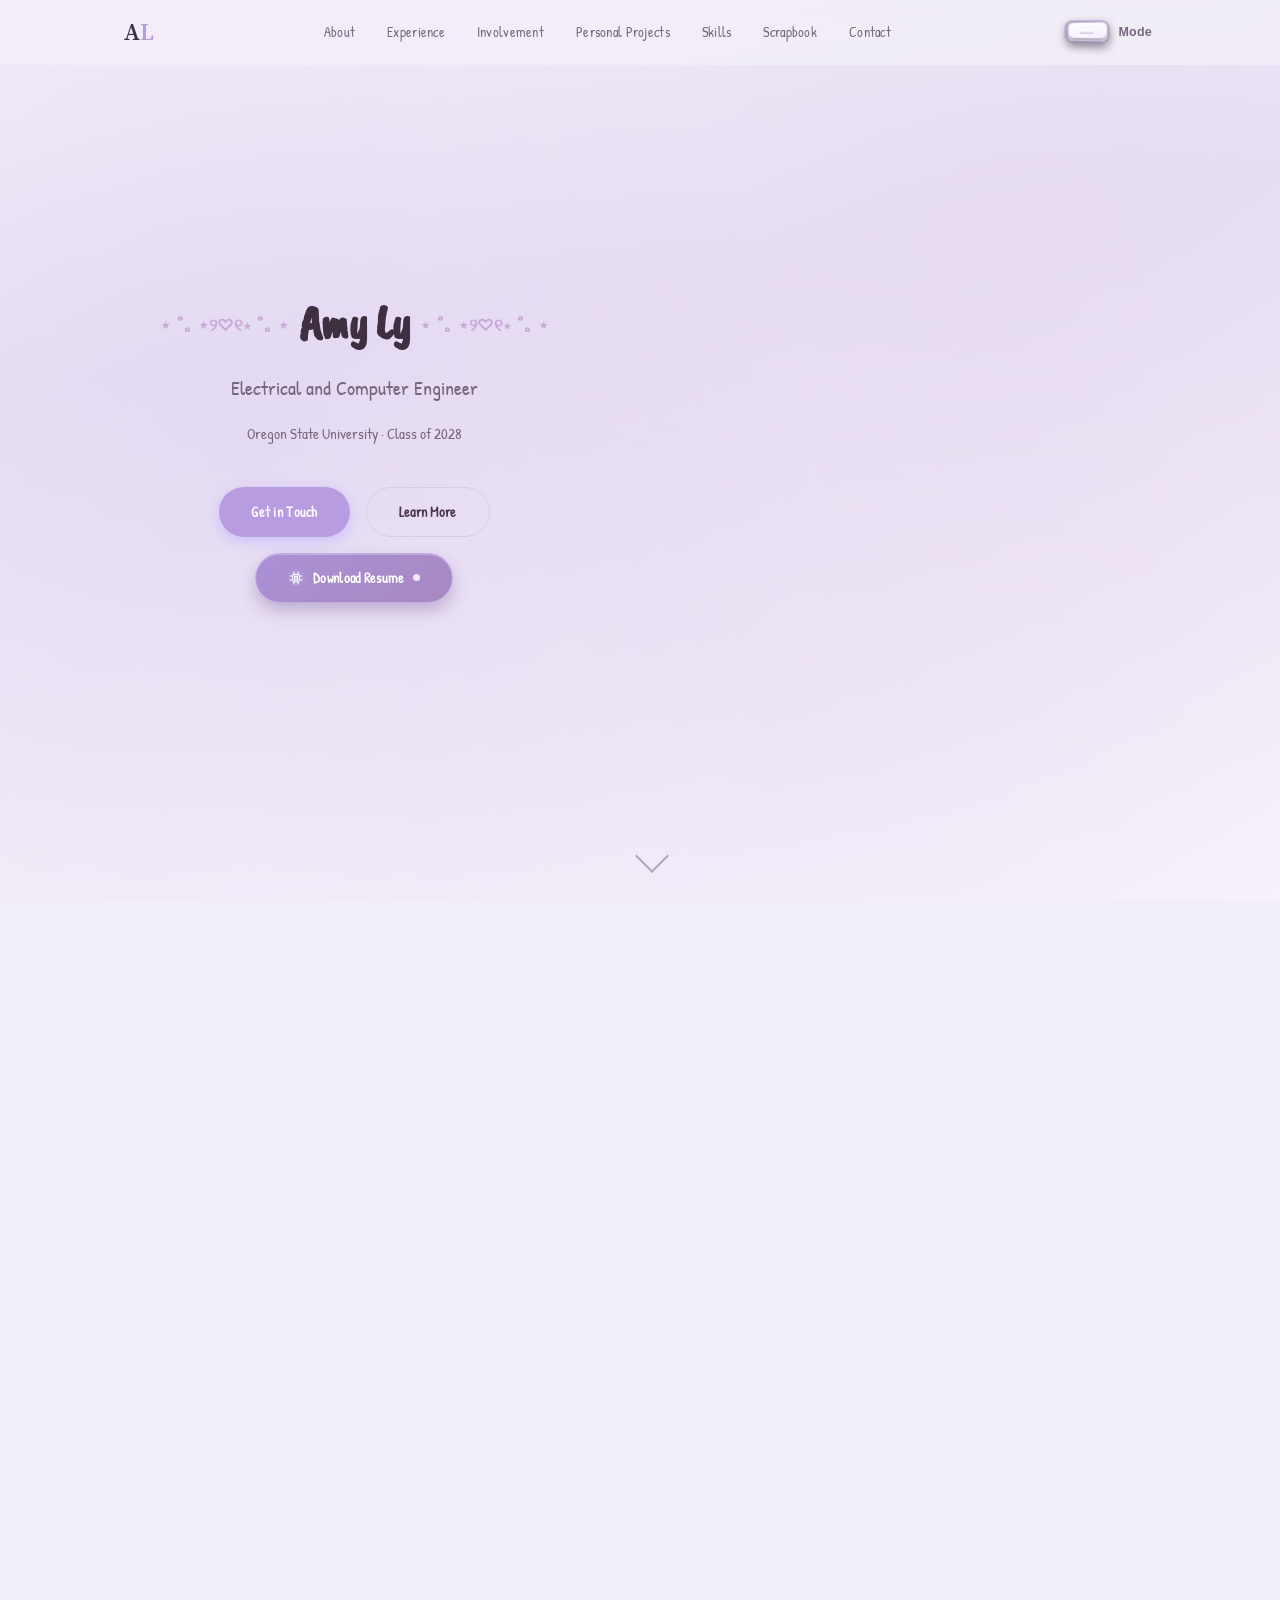
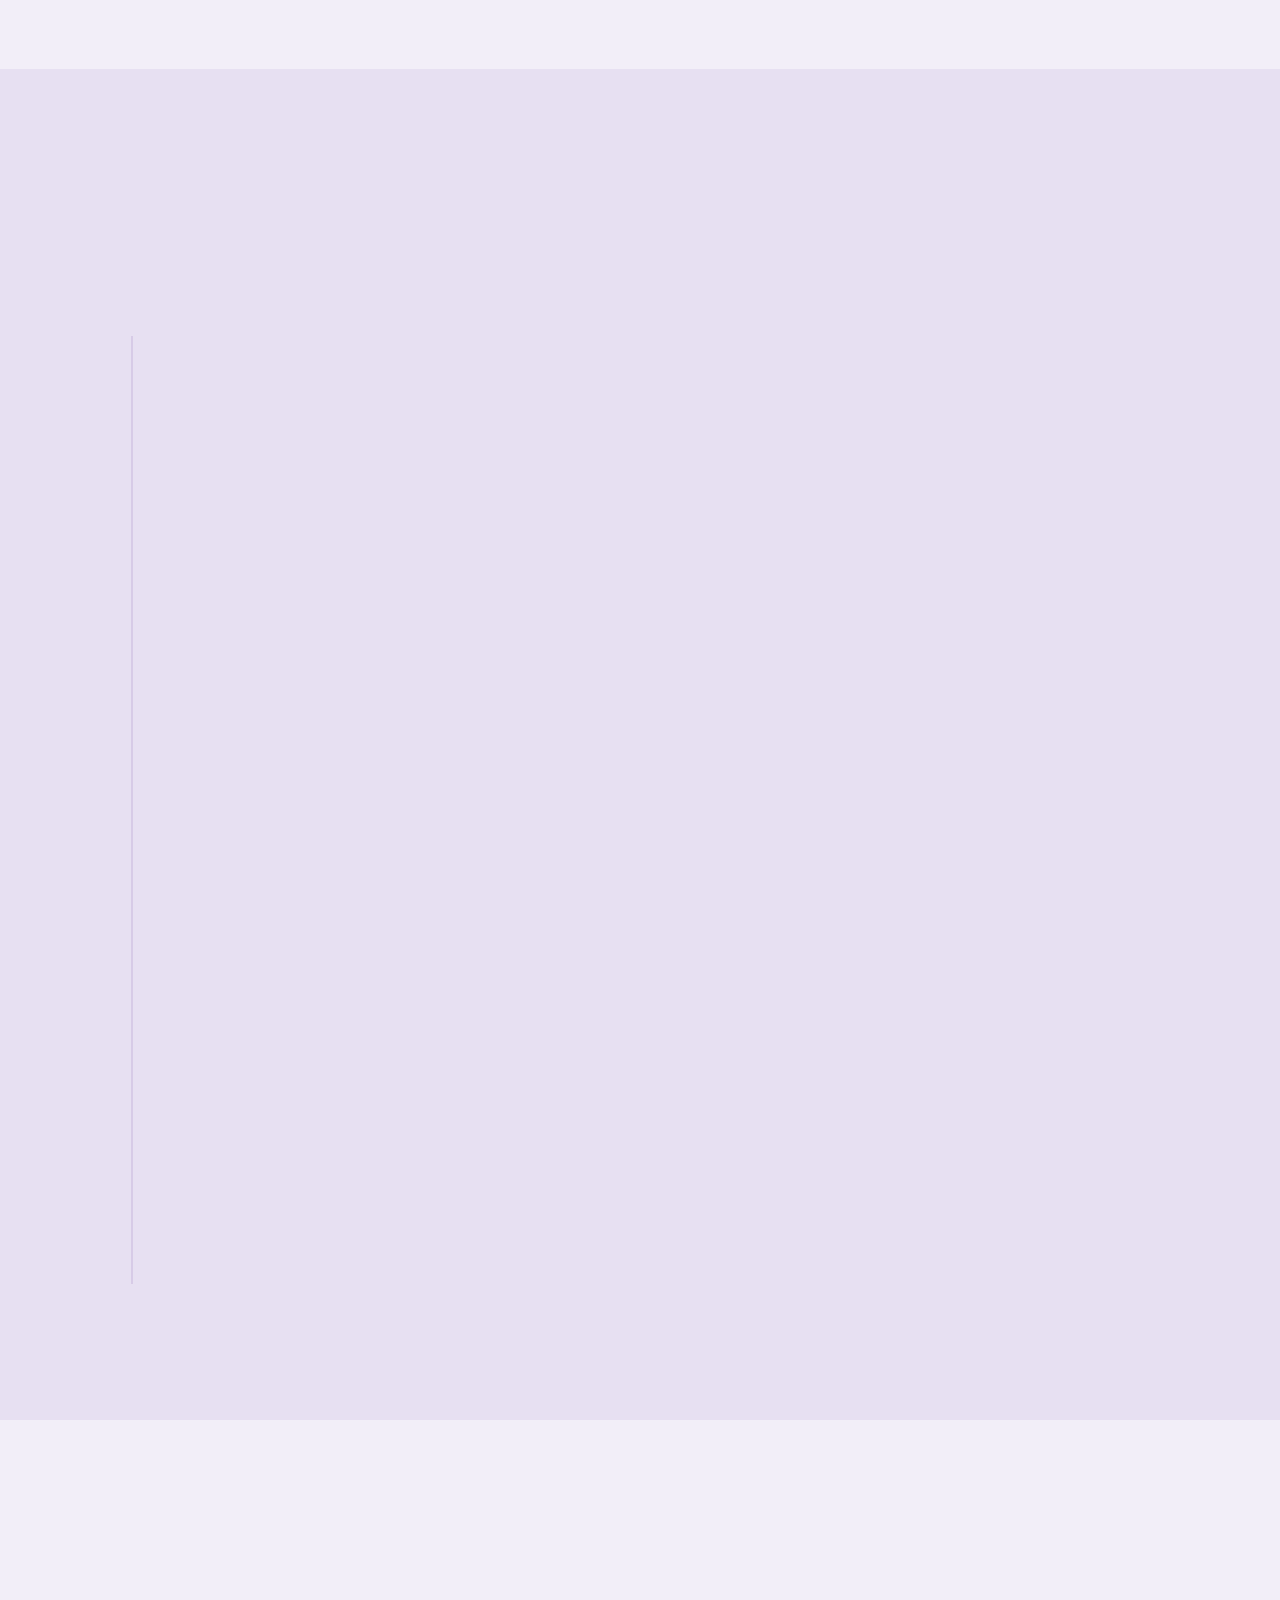
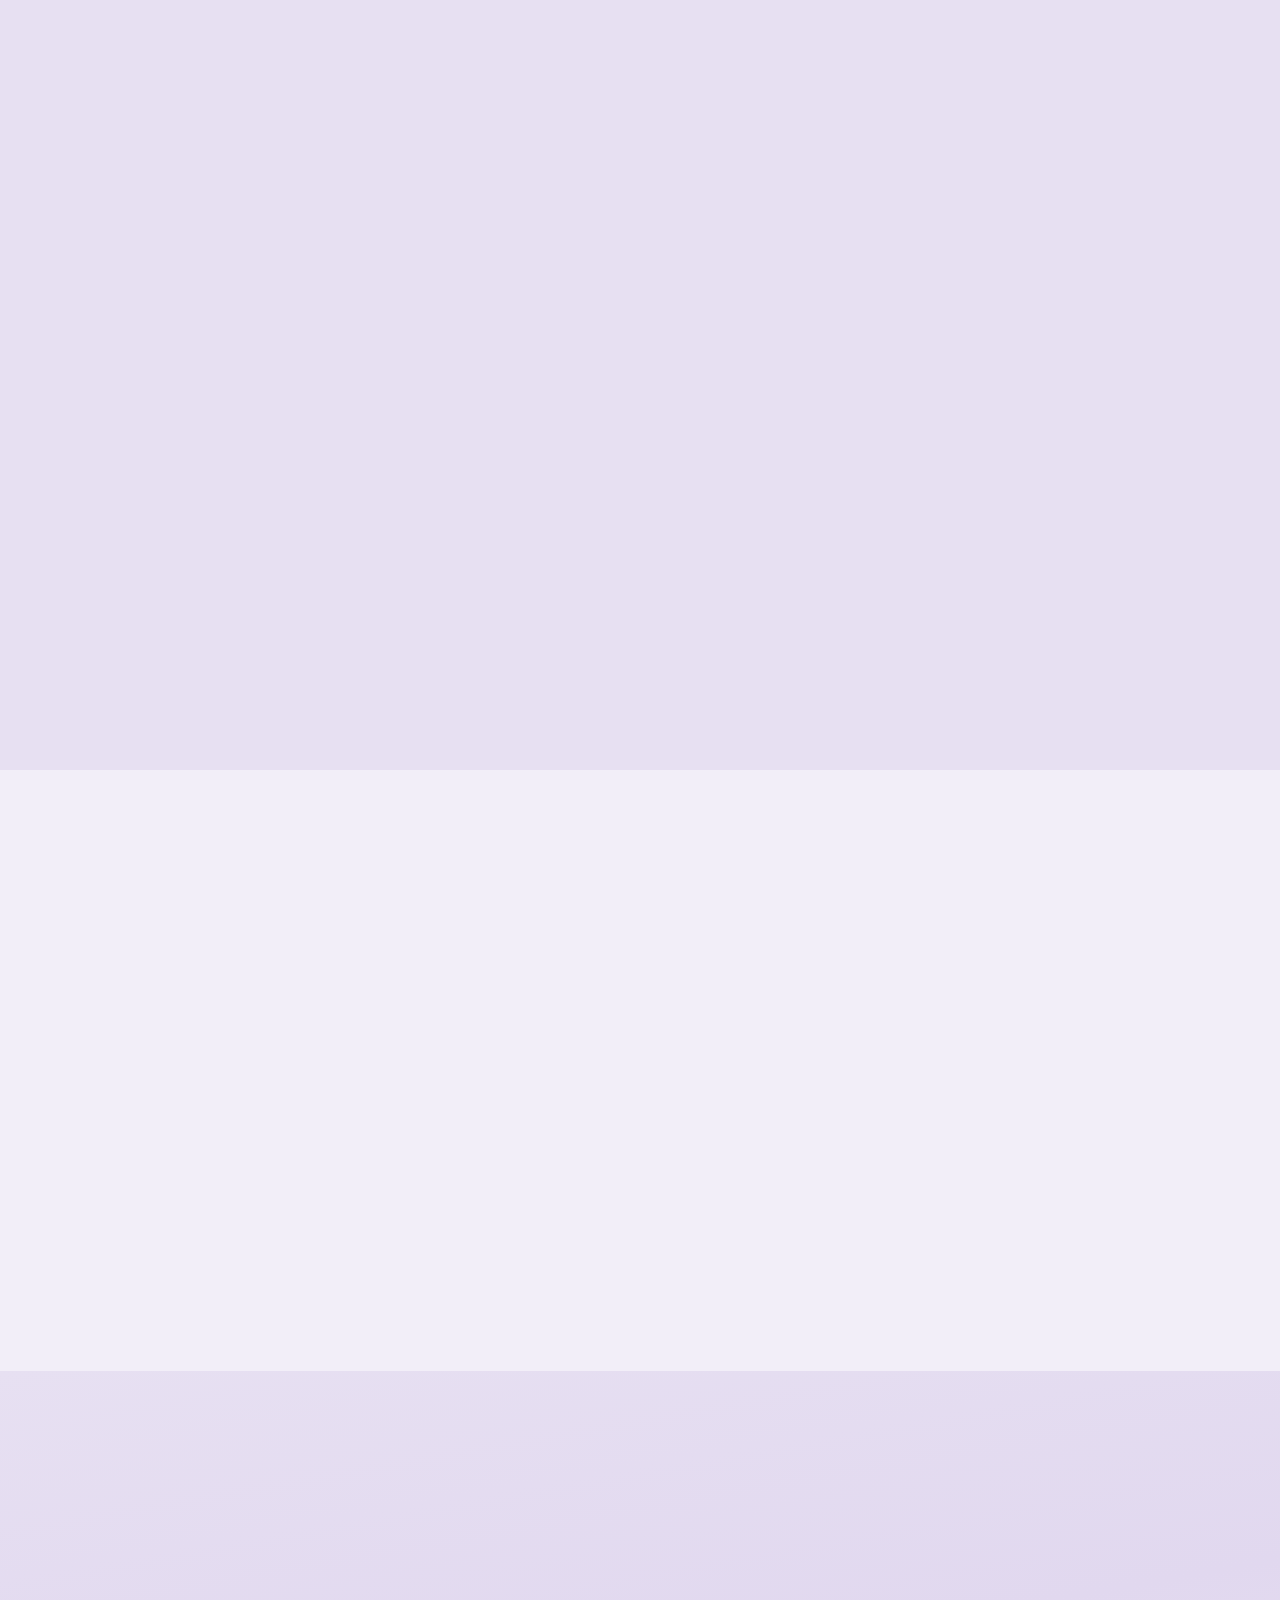
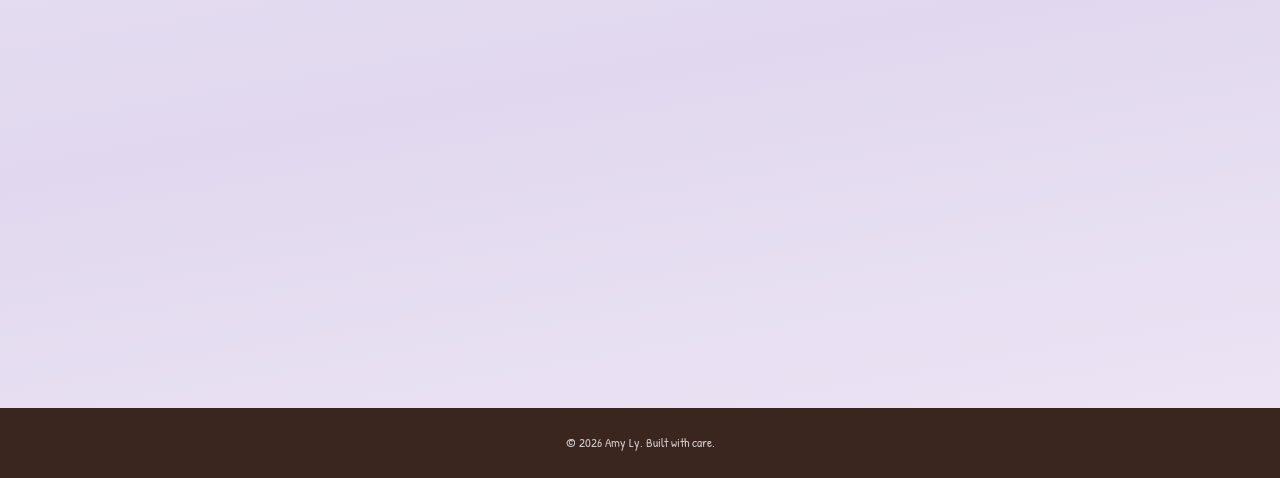
==== commit 9a61303e: "Update portfolio with resume button, theme toggle, and styling improvements. Co-authored-by: Cursor " ====
--- a/index.html
+++ b/index.html
@@ -38,9 +38,13 @@
       <div class="nav-actions">
         <button class="theme-toggle" id="theme-toggle" type="button" aria-label="Switch to dark mode" aria-pressed="false">
           <span class="theme-toggle-track" aria-hidden="true">
-            <span class="theme-toggle-thumb"></span>
+            <span class="theme-circuit-label theme-circuit-label-light">L</span>
+            <span class="theme-circuit-label theme-circuit-label-dark">D</span>
+            <span class="theme-toggle-knob">
+              <span class="theme-toggle-knob-icon">⚡</span>
+            </span>
           </span>
-          <span class="theme-toggle-text">Light</span>
+          <span class="theme-toggle-text">Mode</span>
         </button>
         <button class="nav-toggle" id="nav-toggle" aria-label="Toggle navigation">
           <span></span>
@@ -68,6 +72,17 @@
         <div class="hero-cta animate-in delay-3">
           <a href="#contact" class="btn btn-primary">Get in Touch</a>
           <a href="#about" class="btn btn-outline">Learn More</a>
+          <a href="Amy-Ly-Resume.pdf" class="btn btn-circuit" download>
+            <span class="btn-circuit-chip" aria-hidden="true">
+              <svg viewBox="0 0 24 24" fill="none" stroke="currentColor" stroke-width="1.7" stroke-linecap="round" stroke-linejoin="round">
+                <rect x="7" y="7" width="10" height="10" rx="2"></rect>
+                <path d="M10 10h4v4h-4z"></path>
+                <path d="M9 3v3M15 3v3M9 18v3M15 18v3M3 9h3M3 15h3M18 9h3M18 15h3"></path>
+              </svg>
+            </span>
+            <span class="btn-circuit-label">Download Resume</span>
+            <span class="btn-circuit-pulse" aria-hidden="true"></span>
+          </a>
         </div>
       </div>
       <div class="hero-cover animate-in delay-2" aria-hidden="true">
@@ -230,7 +245,7 @@
           <div class="card-icon">
             <svg viewBox="0 0 24 24" fill="none" stroke="currentColor" stroke-width="1.5" stroke-linecap="round" stroke-linejoin="round"><rect x="2" y="7" width="20" height="14" rx="2" ry="2"/><polyline points="16 3 12 7 8 3"/></svg>
           </div>
-          <h3>Global Formula Racing</h3>
+          <h3><a href="https://www.global-formula-racing.com/en/" target="_blank" rel="noopener noreferrer">Global Formula Racing</a></h3>
           <p class="card-role">Electrical / Electronics Engineer</p>
           <span class="card-date">Sept 2024 — Present</span>
           <ul>
@@ -386,6 +401,7 @@
             <a class="skill-tag" href="https://snipeitapp.com/" target="_blank" rel="noopener noreferrer">Snipe-IT</a>
             <a class="skill-tag" href="https://en.wikipedia.org/wiki/Microsoft_Intune" target="_blank" rel="noopener noreferrer">Microsoft Intune</a>
             <a class="skill-tag" href="https://en.wikipedia.org/wiki/Visual_Studio_Code" target="_blank" rel="noopener noreferrer">Visual Studio Code</a>
+            <a class="skill-tag" href="https://en.wikipedia.org/wiki/PyCharm" target="_blank" rel="noopener noreferrer">PyCharm</a>
           </div>
         </div>
       </div>
--- a/styles.css
+++ b/styles.css
@@ -0,0 +1,1705 @@
+/* ============================================================
+   Amy Ly — Personal Website
+   Clean, Modern, Aesthetic
+   ============================================================ */
+
+/* ---------- CSS Custom Properties ---------- */
+:root {
+  /* Core palette */
+  --color-bg:         #F2EEF8;
+  --color-bg-alt:     #E7E0F2;
+  --color-surface:    #F8F5FC;
+  --color-text:       #4B374D;
+  --color-text-light: #77677E;
+  --color-title:      #3E2F41;
+  --color-accent:     #B79CE2;
+  --color-accent-soft:#EEE6FA;
+  --color-warm:       #C6ADE6;
+  --color-warm-soft:  #F1ECF8;
+  --color-rose:       #C9A7D8;
+  --color-rose-soft:  #F2E8F7;
+  --color-border:     #D7CBE7;
+  --color-navbar-bg: rgba(242, 238, 248, 0.9);
+  --color-navbar-mobile-bg: rgba(242, 238, 248, 0.97);
+  --color-footer-bg:  #3A261F;
+  --color-footer-text: rgba(252, 250, 255, 0.76);
+  --hero-gradient: linear-gradient(170deg, var(--color-bg) 0%, #E9E1F5 35%, #F0E9F7 68%, #F6F1FA 100%);
+  --contact-gradient: linear-gradient(170deg, var(--color-bg-alt) 0%, #E1D8EF 48%, #ECE4F4 100%);
+  --hero-pattern-a: rgba(183, 156, 226, 0.13);
+  --hero-pattern-b: rgba(201, 167, 216, 0.11);
+  --hero-pattern-c: rgba(198, 173, 230, 0.09);
+
+  /* Typography */
+  --font-sans:  'Playpen Sans', 'Inter', -apple-system, BlinkMacSystemFont, 'Segoe UI', sans-serif;
+  --font-serif: 'Source Serif 4', 'Georgia', serif;
+  --font-caveat: 'Caveat Brush', 'Inter', -apple-system, BlinkMacSystemFont, 'Segoe UI', sans-serif;
+  --font-body:  'Patrick Hand', 'Playpen Sans', 'Inter', -apple-system, BlinkMacSystemFont, 'Segoe UI', sans-serif;
+
+  /* Spacing */
+  --section-pad: clamp(4rem, 10vw, 8rem);
+
+  /* Transitions */
+  --ease-out: cubic-bezier(0.16, 1, 0.3, 1);
+}
+
+:root[data-theme='dark'] {
+  /* Deep purple + pastel feminine dark palette */
+  --color-bg:         #181124;
+  --color-bg-alt:     #261b39;
+  --color-surface:    #35284c;
+  --color-text:       #f4edff;
+  --color-text-light: #dccfee;
+  --color-accent:     #cfb6ff;
+  --color-accent-soft:#453160;
+  --color-warm:       #f4cbe0;
+  --color-warm-soft:  #47344e;
+  --color-rose:       #edc0de;
+  --color-rose-soft:  #57406b;
+  --color-border:     #665481;
+  --color-navbar-bg: rgba(24, 17, 36, 0.86);
+  --color-navbar-mobile-bg: rgba(24, 17, 36, 0.95);
+  --color-footer-bg:  #140d22;
+  --color-footer-text: rgba(244, 237, 255, 0.75);
+  --hero-gradient: linear-gradient(170deg, #181124 0%, #271c3b 40%, #33234a 72%, #3d2950 100%);
+  --contact-gradient: linear-gradient(170deg, #261b39 0%, #312349 50%, #3d2b52 100%);
+  --hero-pattern-a: rgba(207, 182, 255, 0.22);
+  --hero-pattern-b: rgba(237, 192, 222, 0.18);
+  --hero-pattern-c: rgba(244, 203, 224, 0.12);
+  --color-title: var(--color-text);
+}
+
+/* ---------- Reset & Base ---------- */
+*,
+*::before,
+*::after {
+  margin: 0;
+  padding: 0;
+  box-sizing: border-box;
+}
+
+html {
+  scroll-behavior: smooth;
+  scroll-padding-top: 5rem;
+}
+
+body {
+  font-family: var(--font-body);
+  color: var(--color-text);
+  background: var(--color-bg);
+  cursor: url("images/custom-cursor-64.png") 32 32, auto;
+  line-height: 1.7;
+  -webkit-font-smoothing: antialiased;
+  -moz-osx-font-smoothing: grayscale;
+  overflow-x: hidden;
+  transition: background-color 0.35s var(--ease-out), color 0.35s var(--ease-out);
+}
+
+img {
+  max-width: 100%;
+  display: block;
+}
+
+a {
+  color: inherit;
+  text-decoration: none;
+}
+
+a,
+button,
+[role="button"],
+input[type="button"],
+input[type="submit"],
+input[type="reset"],
+select,
+summary,
+label[for],
+.btn,
+.skill-tag,
+.theme-toggle,
+.nav-toggle,
+.contact-card {
+  cursor: url("images/custom-cursor-64.png") 32 32, pointer;
+}
+
+ul {
+  list-style: none;
+}
+
+/* ---------- Utility ---------- */
+.container {
+  max-width: 1080px;
+  margin: 0 auto;
+  padding: 0 1.5rem;
+}
+
+.section {
+  padding: var(--section-pad) 0;
+}
+
+.section-title {
+  font-family: var(--font-caveat);
+  font-size: clamp(1.75rem, 4vw, 2.5rem);
+  font-weight: 600;
+  color: var(--color-title);
+  margin-bottom: 3rem;
+  text-align: center;
+  position: relative;
+}
+
+.section-title-deco {
+  font-size: 0.4em;
+  color: inherit;
+  vertical-align: middle;
+}
+
+.section-title::after {
+  content: '';
+  display: block;
+  width: 48px;
+  height: 3px;
+  background: var(--color-accent);
+  margin: 0.75rem auto 0;
+  border-radius: 2px;
+}
+
+/* ---------- Reveal animations ---------- */
+.reveal {
+  opacity: 0;
+  transform: translateY(30px);
+  transition: opacity 0.8s var(--ease-out), transform 0.8s var(--ease-out);
+}
+
+.reveal.visible {
+  opacity: 1;
+  transform: translateY(0);
+}
+
+/* ---------- Navigation ---------- */
+.navbar {
+  position: fixed;
+  top: 0;
+  left: 0;
+  right: 0;
+  z-index: 1000;
+  background: var(--color-navbar-bg);
+  backdrop-filter: blur(16px);
+  -webkit-backdrop-filter: blur(16px);
+  border-bottom: 1px solid transparent;
+  transition: border-color 0.3s, background 0.3s;
+}
+
+.navbar.scrolled {
+  border-bottom-color: var(--color-border);
+}
+
+.nav-container {
+  max-width: 1080px;
+  margin: 0 auto;
+  padding: 0 1.5rem;
+  display: flex;
+  align-items: center;
+  justify-content: space-between;
+  height: 4rem;
+}
+
+.nav-logo {
+  font-family: var(--font-serif);
+  font-size: 1.5rem;
+  font-weight: 600;
+  color: var(--color-title);
+  letter-spacing: -0.02em;
+}
+
+.nav-logo span {
+  color: var(--color-accent);
+}
+
+.nav-links {
+  display: flex;
+  gap: 2rem;
+}
+
+.nav-links a {
+  font-size: 0.875rem;
+  font-weight: 500;
+  letter-spacing: 0.02em;
+  color: var(--color-text-light);
+  transition: color 0.3s;
+  position: relative;
+}
+
+.nav-links a::after {
+  content: '';
+  position: absolute;
+  bottom: -4px;
+  left: 0;
+  width: 0;
+  height: 2px;
+  background: var(--color-accent);
+  border-radius: 1px;
+  transition: width 0.3s var(--ease-out);
+}
+
+.nav-links a:hover,
+.nav-links a.active {
+  color: var(--color-text);
+}
+
+.nav-links a:hover::after,
+.nav-links a.active::after {
+  width: 100%;
+}
+
+.nav-actions {
+  display: flex;
+  align-items: center;
+  gap: 0.55rem;
+}
+
+.theme-toggle {
+  display: inline-flex;
+  align-items: center;
+  gap: 0.5rem;
+  height: 2.15rem;
+  padding: 0 0.25rem 0 0.15rem;
+  border: none;
+  border-radius: 0;
+  background: transparent;
+  color: var(--color-text-light);
+  font-size: 0.78rem;
+  font-weight: 600;
+  letter-spacing: 0.02em;
+  cursor: url("images/custom-cursor-64.png") 32 32, pointer;
+  box-shadow: none;
+  transition: all 0.3s var(--ease-out);
+}
+
+.theme-toggle:hover {
+  color: var(--color-accent);
+  transform: translateY(-1px) scale(1.01);
+}
+
+.theme-toggle:focus-visible {
+  outline: 2px solid var(--color-accent);
+  outline-offset: 2px;
+}
+
+.theme-toggle-track {
+  position: relative;
+  width: 2.9rem;
+  height: 1.5rem;
+  border-radius: 0.45rem;
+  border: 1px solid color-mix(in srgb, var(--color-border) 76%, var(--color-accent) 24%);
+  background:
+    radial-gradient(140% 90% at 50% -12%, rgba(255, 255, 255, 0.35), transparent 58%),
+    linear-gradient(180deg, color-mix(in srgb, var(--color-bg-alt) 76%, #fff 24%), color-mix(in srgb, var(--color-bg) 88%, #3a2a22 12%));
+  box-shadow:
+    inset 0 3px 7px rgba(15, 8, 30, 0.36),
+    inset 0 -1px 0 rgba(255, 255, 255, 0.2),
+    0 1px 0 rgba(255, 255, 255, 0.2),
+    0 3px 8px rgba(18, 10, 30, 0.2);
+  flex-shrink: 0;
+  overflow: visible;
+  perspective: 120px;
+}
+
+.theme-toggle-track::before {
+  content: '';
+  position: absolute;
+  top: 0.13rem;
+  left: 0.16rem;
+  width: calc(100% - 0.32rem);
+  height: 0.16rem;
+  border-radius: 999px;
+  background: rgba(255, 255, 255, 0.38);
+  pointer-events: none;
+}
+
+.theme-circuit-label {
+  display: none;
+}
+
+.theme-circuit-label-light {
+  left: 0.38rem;
+}
+
+.theme-circuit-label-dark {
+  right: 0.4rem;
+}
+
+.theme-toggle-knob {
+  position: absolute;
+  top: 0.08rem;
+  left: 0.08rem;
+  width: calc(100% - 0.16rem);
+  height: calc(100% - 0.16rem);
+  border-radius: 0.36rem;
+  background:
+    linear-gradient(165deg, rgba(255, 255, 255, 0.72) 0%, rgba(255, 255, 255, 0) 34%),
+    linear-gradient(170deg, #ffffff 0%, color-mix(in srgb, var(--color-accent-soft) 70%, #fff 30%) 100%);
+  border: 1px solid color-mix(in srgb, var(--color-border) 75%, var(--color-accent) 25%);
+  box-shadow:
+    0 5px 10px rgba(16, 8, 28, 0.35),
+    inset 0 1px 0 rgba(255, 255, 255, 0.75),
+    inset 0 -2px 0 rgba(35, 18, 58, 0.28);
+  display: flex;
+  align-items: center;
+  justify-content: center;
+  transform: rotateY(-20deg) translateZ(1px);
+  transform-origin: center;
+  transition: transform 0.28s var(--ease-out), box-shadow 0.28s var(--ease-out), background-color 0.28s var(--ease-out), border-color 0.28s var(--ease-out);
+}
+
+.theme-toggle-knob::before {
+  content: '';
+  position: absolute;
+  top: 50%;
+  left: 50%;
+  width: 0.96rem;
+  height: 0.28rem;
+  border-radius: 0.2rem;
+  transform: translate(-50%, -50%);
+  background: linear-gradient(180deg, rgba(255, 255, 255, 0.9), color-mix(in srgb, var(--color-accent) 36%, #fff 64%));
+  box-shadow:
+    inset 0 1px 0 rgba(255, 255, 255, 0.75),
+    inset 0 -1px 0 rgba(26, 14, 40, 0.2);
+  opacity: 0.98;
+}
+
+.theme-toggle-knob-icon {
+  display: none;
+}
+
+:root[data-theme='dark'] .theme-toggle-knob {
+  transform: rotateY(20deg) translateZ(1px);
+  background: color-mix(in srgb, var(--color-accent-soft) 62%, #fff 38%);
+  border-color: color-mix(in srgb, var(--color-accent) 46%, #fff 54%);
+  box-shadow:
+    0 5px 12px rgba(8, 4, 18, 0.56),
+    inset 0 1px 0 rgba(255, 255, 255, 0.6),
+    inset 0 -2px 0 rgba(20, 10, 36, 0.34),
+    0 0 8px color-mix(in srgb, var(--color-accent) 18%, transparent);
+}
+
+:root[data-theme='dark'] .theme-toggle-knob-icon {
+  color: color-mix(in srgb, var(--color-accent) 62%, #fff 38%);
+}
+
+:root[data-theme='dark'] .theme-toggle-track {
+  background: color-mix(in srgb, var(--color-bg-alt) 72%, var(--color-accent-soft) 28%);
+  border-color: color-mix(in srgb, var(--color-accent) 38%, var(--color-border) 62%);
+}
+
+.nav-toggle {
+  display: none;
+  flex-direction: column;
+  gap: 5px;
+  background: none;
+  border: none;
+  cursor: url("images/custom-cursor-64.png") 32 32, pointer;
+  padding: 4px;
+}
+
+.nav-toggle span {
+  display: block;
+  width: 22px;
+  height: 2px;
+  background: var(--color-text);
+  border-radius: 2px;
+  transition: all 0.3s;
+}
+
+/* ---------- Hero ---------- */
+.hero {
+  min-height: 100vh;
+  display: flex;
+  align-items: center;
+  justify-content: center;
+  text-align: left;
+  position: relative;
+  overflow: hidden;
+  background: var(--hero-gradient);
+}
+
+.hero-layout {
+  position: relative;
+  z-index: 1;
+  width: min(1080px, 100%);
+  padding: 0 1.5rem;
+  display: grid;
+  grid-template-columns: minmax(0, 1fr) minmax(300px, 520px);
+  align-items: center;
+  gap: clamp(1.5rem, 4vw, 4rem);
+}
+
+.hero-cover {
+  position: relative;
+  justify-self: end;
+  pointer-events: none;
+}
+
+.hero-cover img {
+  width: min(520px, 46vw);
+  opacity: 0.42;
+  filter: saturate(0.85) contrast(0.9) brightness(0.95);
+  border-radius: 26px;
+  border: 1px solid rgba(252, 250, 255, 0.45);
+  box-shadow: 0 14px 36px rgba(18, 15, 42, 0.18);
+}
+
+:root[data-theme='dark'] .hero-cover img {
+  opacity: 0.34;
+  border-color: rgba(241, 238, 255, 0.15);
+  box-shadow: 0 16px 40px rgba(10, 9, 26, 0.24);
+}
+
+.hero-bg-pattern {
+  position: absolute;
+  inset: 0;
+  background-image:
+    radial-gradient(circle at 20% 50%, var(--hero-pattern-a) 0%, transparent 50%),
+    radial-gradient(circle at 80% 30%, var(--hero-pattern-b) 0%, transparent 50%),
+    radial-gradient(circle at 60% 80%, var(--hero-pattern-c) 0%, transparent 50%);
+  pointer-events: none;
+}
+
+.hero-content {
+  position: relative;
+  z-index: 1;
+  max-width: 560px;
+  justify-self: center;
+  text-align: center;
+}
+
+.hero-greeting {
+  font-size: 1rem;
+  font-weight: 500;
+  letter-spacing: 0.15em;
+  text-transform: uppercase;
+  color: var(--color-accent);
+  margin-bottom: 0.75rem;
+}
+
+.hero-name {
+  font-family: var(--font-caveat);
+  font-size: clamp(1.95rem, 5.3vw, 3.05rem);
+  font-weight: 600;
+  line-height: 1.1;
+  letter-spacing: -0.03em;
+  color: var(--color-title);
+  margin-bottom: 1.25rem;
+  display: flex;
+  align-items: center;
+  justify-content: center;
+  flex-direction: row;
+  gap: 0.6rem;
+  flex-wrap: nowrap;
+  text-align: center;
+}
+
+.name-text {
+  display: inline-block;
+}
+
+.name-deco {
+  font-family: var(--font-sans);
+  font-size: clamp(0.85rem, 2vw, 1.05rem);
+  font-weight: 700;
+  line-height: 1;
+  letter-spacing: 0;
+  color: var(--color-rose);
+  white-space: nowrap;
+}
+
+.hero-title {
+  display: flex;
+  align-items: center;
+  justify-content: center;
+  flex-direction: row;
+  gap: 1rem;
+  margin-bottom: 1rem;
+  flex-wrap: nowrap;
+}
+
+.hero-title p {
+  font-size: clamp(1rem, 2.5vw, 1.25rem);
+  font-weight: 400;
+  color: var(--color-text-light);
+  white-space: nowrap;
+}
+
+.title-line {
+  display: inline-block;
+  color: var(--color-rose);
+  font-family: var(--font-sans);
+  font-weight: 700;
+  font-size: clamp(0.9rem, 2.2vw, 1.05rem);
+  line-height: 1;
+  white-space: nowrap;
+}
+
+.hero-subtitle {
+  font-size: 0.95rem;
+  color: var(--color-text-light);
+  margin-bottom: 2.5rem;
+  font-family: var(--font-body);
+}
+
+.hero-cta {
+  display: flex;
+  gap: 1rem;
+  justify-content: center;
+  flex-wrap: wrap;
+}
+
+/* ---------- Buttons ---------- */
+.btn {
+  display: inline-flex;
+  align-items: center;
+  justify-content: center;
+  padding: 0.75rem 2rem;
+  border-radius: 50px;
+  font-size: 0.875rem;
+  font-weight: 600;
+  letter-spacing: 0.02em;
+  transition: all 0.3s var(--ease-out);
+  cursor: url("images/custom-cursor-64.png") 32 32, pointer;
+}
+
+.btn-primary {
+  background: var(--color-accent);
+  color: #FCFAFF;
+  box-shadow: 0 4px 14px rgba(159, 140, 255, 0.36);
+}
+
+.btn-primary:hover {
+  background: #8e7af4;
+  box-shadow: 0 6px 20px rgba(159, 140, 255, 0.46);
+  transform: translateY(-2px);
+}
+
+.btn-outline {
+  background: transparent;
+  color: var(--color-text);
+  border: 1.5px solid var(--color-border);
+}
+
+.btn-outline:hover {
+  border-color: var(--color-accent);
+  color: var(--color-accent);
+  transform: translateY(-2px);
+}
+
+.btn-circuit {
+  position: relative;
+  gap: 0.55rem;
+  background: linear-gradient(145deg, color-mix(in srgb, var(--color-accent) 86%, #5b4687 14%) 0%, color-mix(in srgb, var(--color-rose) 65%, #6a4f94 35%) 100%);
+  color: #fff;
+  border: 1px solid color-mix(in srgb, var(--color-accent) 65%, var(--color-border) 35%);
+  box-shadow: 0 8px 16px rgba(95, 66, 135, 0.3), inset 0 1px 0 rgba(255, 255, 255, 0.26);
+  overflow: hidden;
+}
+
+.btn-circuit::before {
+  content: '';
+  position: absolute;
+  inset: 0;
+  background: linear-gradient(130deg, transparent 0%, rgba(255, 255, 255, 0.16) 36%, transparent 60%);
+  transform: translateX(-120%);
+  transition: transform 0.45s var(--ease-out);
+}
+
+.btn-circuit:hover {
+  border-color: color-mix(in srgb, var(--color-accent) 86%, #fff 14%);
+  color: #fff;
+  transform: translateY(-2px);
+  box-shadow: 0 12px 22px rgba(84, 56, 124, 0.35), inset 0 1px 0 rgba(255, 255, 255, 0.28);
+}
+
+.btn-circuit:hover::before {
+  transform: translateX(120%);
+}
+
+.btn-circuit-chip {
+  width: 1rem;
+  height: 1rem;
+  display: inline-flex;
+  align-items: center;
+  justify-content: center;
+  color: color-mix(in srgb, #fff 78%, var(--color-accent-soft) 22%);
+  filter: drop-shadow(0 0 4px rgba(244, 237, 255, 0.42));
+}
+
+.btn-circuit-chip svg {
+  width: 100%;
+  height: 100%;
+}
+
+.btn-circuit-label {
+  position: relative;
+  z-index: 1;
+}
+
+.btn-circuit-pulse {
+  width: 0.45rem;
+  height: 0.45rem;
+  border-radius: 50%;
+  background: color-mix(in srgb, #fff 72%, var(--color-warm) 28%);
+  box-shadow: 0 0 0 0 color-mix(in srgb, var(--color-accent) 72%, #fff 28%);
+  animation: statusPulse 1.8s ease-in-out infinite;
+}
+
+@keyframes statusPulse {
+  0%,
+  100% {
+    box-shadow: 0 0 0 0 color-mix(in srgb, var(--color-accent) 72%, #fff 28%), 0 0 10px color-mix(in srgb, var(--color-accent) 52%, transparent 48%);
+    transform: scale(1);
+  }
+  50% {
+    box-shadow: 0 0 0 6px color-mix(in srgb, var(--color-accent) 0%, transparent), 0 0 4px color-mix(in srgb, var(--color-accent) 38%, transparent 62%);
+    transform: scale(0.92);
+  }
+}
+
+:root[data-theme='dark'] .btn-circuit {
+  background: linear-gradient(145deg, color-mix(in srgb, var(--color-accent) 42%, #221733 58%) 0%, color-mix(in srgb, var(--color-rose) 34%, #2c1d40 66%) 100%);
+  border-color: color-mix(in srgb, var(--color-accent) 52%, var(--color-border) 48%);
+  color: #f8f2ff;
+}
+
+/* ---------- Hero Animations ---------- */
+.animate-in {
+  opacity: 0;
+  transform: translateY(24px);
+  animation: fadeSlideUp 0.8s var(--ease-out) forwards;
+}
+
+.delay-1 { animation-delay: 0.15s; }
+.delay-2 { animation-delay: 0.3s; }
+.delay-3 { animation-delay: 0.45s; }
+.delay-4 { animation-delay: 0.6s; }
+
+@keyframes fadeSlideUp {
+  to {
+    opacity: 1;
+    transform: translateY(0);
+  }
+}
+
+/* Scroll indicator */
+.scroll-indicator {
+  position: absolute;
+  bottom: 2rem;
+  left: 50%;
+  transform: translateX(-50%);
+}
+
+.scroll-arrow {
+  width: 24px;
+  height: 24px;
+  border-right: 2px solid var(--color-text-light);
+  border-bottom: 2px solid var(--color-text-light);
+  transform: rotate(45deg);
+  animation: scrollBounce 2s infinite;
+  opacity: 0.5;
+}
+
+@keyframes scrollBounce {
+  0%, 20%, 50%, 80%, 100% { transform: rotate(45deg) translateY(0); }
+  40% { transform: rotate(45deg) translateY(8px); }
+  60% { transform: rotate(45deg) translateY(4px); }
+}
+
+/* ---------- About ---------- */
+.about {
+  background: var(--color-bg);
+}
+
+.about-grid {
+  display: grid;
+  grid-template-columns: 1.2fr 1fr;
+  gap: 3rem;
+  align-items: start;
+}
+
+.about-text p {
+  font-size: 1.05rem;
+  color: var(--color-text-light);
+  margin-bottom: 1.25rem;
+  line-height: 1.85;
+}
+
+.about-text strong {
+  color: var(--color-text);
+  font-weight: 600;
+}
+
+.about-highlights {
+  display: flex;
+  flex-direction: column;
+  gap: 1rem;
+}
+
+.highlight-card {
+  display: flex;
+  align-items: center;
+  gap: 1rem;
+  padding: 1.25rem 1.5rem;
+  background: var(--color-surface);
+  border-radius: 12px;
+  border: 1px solid var(--color-border);
+  box-shadow: inset 0 1px 0 rgba(252, 250, 255, 0.55);
+  transition: transform 0.3s var(--ease-out), box-shadow 0.3s;
+}
+
+.highlight-card:hover {
+  transform: translateY(-2px);
+  box-shadow: inset 0 1px 0 rgba(252, 250, 255, 0.55), 0 10px 24px rgba(74, 51, 42, 0.08);
+}
+
+.highlight-icon {
+  flex-shrink: 0;
+  width: 44px;
+  height: 44px;
+  display: flex;
+  align-items: center;
+  justify-content: center;
+  background: var(--color-accent-soft);
+  border-radius: 10px;
+}
+
+.highlight-icon svg {
+  width: 22px;
+  height: 22px;
+  color: var(--color-accent);
+}
+
+.highlight-text h4 {
+  display: flex;
+  align-items: center;
+  gap: 0.45rem;
+  flex-wrap: wrap;
+  font-size: 0.95rem;
+  font-weight: 600;
+}
+
+.highlight-text h4 a:hover {
+  color: var(--color-accent);
+  text-decoration: underline;
+  text-underline-offset: 2px;
+}
+
+.highlight-text p {
+  font-size: 0.8rem;
+  color: var(--color-text-light);
+}
+
+.ford-highlight {
+  --ford-purple: #C9B3E8;
+  --ford-purple-soft: #F1E9FB;
+  --click-accent: var(--ford-purple);
+  background: color-mix(in srgb, var(--ford-purple-soft) 88%, var(--color-surface));
+  border-color: color-mix(in srgb, var(--ford-purple) 60%, var(--color-border));
+}
+
+.ford-highlight:hover {
+  border-color: var(--ford-purple);
+  box-shadow:
+    inset 0 1px 0 rgba(252, 250, 255, 0.55),
+    0 10px 26px color-mix(in srgb, var(--ford-purple) 25%, transparent);
+}
+
+.ford-highlight-icon {
+  background: linear-gradient(135deg, var(--ford-purple), color-mix(in srgb, var(--ford-purple) 72%, var(--color-accent)));
+  box-shadow: 0 6px 18px color-mix(in srgb, var(--ford-purple) 24%, transparent);
+}
+
+.ford-highlight-icon svg {
+  color: #FCFAFF;
+}
+
+.ford-highlight .highlight-text h4 {
+  color: color-mix(in srgb, var(--ford-purple) 60%, var(--color-text));
+}
+
+:root[data-theme='dark'] .ford-highlight {
+  --ford-purple: #D0B8F0;
+  --ford-purple-soft: #3E3154;
+  background: color-mix(in srgb, var(--ford-purple-soft) 78%, var(--color-surface));
+  border-color: color-mix(in srgb, var(--ford-purple) 44%, var(--color-border));
+}
+
+:root[data-theme='dark'] .ford-highlight .highlight-text h4 {
+  color: color-mix(in srgb, var(--ford-purple) 78%, var(--color-text));
+}
+
+.spotify-highlight {
+  --spotify-green: #A8DDB5;
+  --spotify-green-soft: #EAF8EF;
+  --click-accent: var(--spotify-green);
+  position: relative;
+  align-items: center;
+  min-height: 96px;
+  background: color-mix(in srgb, var(--spotify-green-soft) 88%, var(--color-surface));
+  border-color: color-mix(in srgb, var(--spotify-green) 62%, var(--color-border));
+}
+
+.spotify-highlight:hover {
+  border-color: var(--spotify-green);
+  box-shadow:
+    inset 0 1px 0 rgba(252, 250, 255, 0.55),
+    0 10px 26px color-mix(in srgb, var(--spotify-green) 25%, transparent);
+}
+
+.spotify-highlight-icon {
+  background: linear-gradient(135deg, var(--spotify-green), color-mix(in srgb, var(--spotify-green) 72%, var(--color-accent)));
+  box-shadow: 0 6px 18px color-mix(in srgb, var(--spotify-green) 24%, transparent);
+}
+
+.spotify-highlight-icon svg {
+  color: #FCFAFF;
+}
+
+.spotify-highlight .highlight-text h4 {
+  color: color-mix(in srgb, var(--spotify-green) 58%, var(--color-text));
+}
+
+.spotify-highlight .highlight-text p {
+  font-size: 0.82rem;
+  line-height: 1.35;
+}
+
+.highlight-click {
+  display: inline-block;
+  padding: 0.12rem 0.55rem;
+  border-radius: 999px;
+  background: color-mix(in srgb, var(--click-accent, var(--color-accent)) 32%, var(--color-surface));
+  color: color-mix(in srgb, var(--click-accent, var(--color-accent)) 42%, var(--color-text));
+  font-size: 0.62rem;
+  font-weight: 700;
+  letter-spacing: 0.08em;
+}
+
+:root[data-theme='dark'] .spotify-highlight {
+  --spotify-green: #A8DDB5;
+  --spotify-green-soft: #2E493A;
+  background: color-mix(in srgb, var(--spotify-green-soft) 78%, var(--color-surface));
+  border-color: color-mix(in srgb, var(--spotify-green) 42%, var(--color-border));
+}
+
+:root[data-theme='dark'] .spotify-highlight .highlight-text h4 {
+  color: color-mix(in srgb, var(--spotify-green) 78%, var(--color-text));
+}
+
+.scrapbook-highlight {
+  --scrapbook-pink: #DDA0C7;
+  --scrapbook-pink-soft: #F8E8F2;
+  --click-accent: var(--scrapbook-pink);
+  position: relative;
+  overflow: hidden;
+  background: color-mix(in srgb, var(--scrapbook-pink-soft) 86%, var(--color-surface));
+  border-color: color-mix(in srgb, var(--scrapbook-pink) 58%, var(--color-border));
+}
+
+.scrapbook-highlight::after {
+  content: '✧';
+  position: absolute;
+  right: 1rem;
+  bottom: 0.7rem;
+  color: color-mix(in srgb, var(--scrapbook-pink) 70%, transparent);
+  font-size: 1.1rem;
+  line-height: 1;
+}
+
+.scrapbook-highlight:hover {
+  border-color: var(--scrapbook-pink);
+  box-shadow:
+    inset 0 1px 0 rgba(252, 250, 255, 0.55),
+    0 10px 26px color-mix(in srgb, var(--scrapbook-pink) 24%, transparent);
+}
+
+.scrapbook-highlight-icon {
+  background: linear-gradient(135deg, var(--scrapbook-pink), color-mix(in srgb, var(--scrapbook-pink) 68%, var(--color-accent)));
+  box-shadow: 0 6px 18px color-mix(in srgb, var(--scrapbook-pink) 24%, transparent);
+}
+
+.scrapbook-highlight-icon svg {
+  color: #FCFAFF;
+}
+
+.scrapbook-highlight .highlight-text h4 {
+  color: color-mix(in srgb, var(--scrapbook-pink) 62%, var(--color-text));
+}
+
+:root[data-theme='dark'] .scrapbook-highlight {
+  --scrapbook-pink: #E6A6CC;
+  --scrapbook-pink-soft: #4C304C;
+  background: color-mix(in srgb, var(--scrapbook-pink-soft) 78%, var(--color-surface));
+  border-color: color-mix(in srgb, var(--scrapbook-pink) 46%, var(--color-border));
+}
+
+:root[data-theme='dark'] .scrapbook-highlight .highlight-text h4 {
+  color: color-mix(in srgb, var(--scrapbook-pink) 76%, var(--color-text));
+}
+
+/* ---------- Experience / Timeline ---------- */
+.experience {
+  background: var(--color-bg-alt);
+}
+
+.timeline {
+  position: relative;
+  padding-left: 2rem;
+}
+
+.timeline::before {
+  content: '';
+  position: absolute;
+  left: 7px;
+  top: 8px;
+  bottom: 8px;
+  width: 2px;
+  background: var(--color-border);
+}
+
+.timeline-item {
+  position: relative;
+  margin-bottom: 2.5rem;
+}
+
+.timeline-item:last-child {
+  margin-bottom: 0;
+}
+
+.timeline-marker {
+  position: absolute;
+  left: -2rem;
+  top: 6px;
+  width: 16px;
+  height: 16px;
+  border-radius: 50%;
+  background: var(--color-surface);
+  border: 3px solid var(--color-accent);
+  z-index: 1;
+}
+
+.timeline-content {
+  background: var(--color-surface);
+  border-radius: 14px;
+  padding: 1.75rem 2rem;
+  border: 1px solid var(--color-border);
+  box-shadow: inset 0 1px 0 rgba(252, 250, 255, 0.52);
+  transition: box-shadow 0.3s;
+}
+
+.timeline-content:hover {
+  box-shadow: inset 0 1px 0 rgba(252, 250, 255, 0.52), 0 10px 28px rgba(74, 51, 42, 0.09);
+}
+
+.timeline-header {
+  display: flex;
+  justify-content: space-between;
+  align-items: flex-start;
+  gap: 1rem;
+  margin-bottom: 1rem;
+}
+
+.timeline-header h3 {
+  font-size: 1.1rem;
+  font-weight: 600;
+  color: var(--color-title);
+}
+
+.timeline-company {
+  font-size: 0.875rem;
+  color: var(--color-accent);
+  font-weight: 500;
+  margin-top: 0.2rem;
+}
+
+.timeline-location {
+  font-size: 0.8rem;
+  color: var(--color-text-light);
+  margin-top: 0.1rem;
+}
+
+.timeline-date {
+  font-size: 0.8rem;
+  color: var(--color-text-light);
+  white-space: nowrap;
+  display: inline-flex;
+  align-items: center;
+  gap: 0.4rem;
+  background: var(--color-bg-alt);
+  padding: 0.25rem 0.75rem;
+  border-radius: 50px;
+  flex-shrink: 0;
+}
+
+.job-status-light {
+  width: 0.58rem;
+  height: 0.58rem;
+  border-radius: 50%;
+  flex-shrink: 0;
+}
+
+.job-status-light--active {
+  --job-led-rgb: 53, 168, 87;
+  background: #35A857;
+  box-shadow: 0 0 0 2px rgba(53, 168, 87, 0.24), 0 0 10px rgba(53, 168, 87, 0.58);
+  animation: ledBlink 1.6s ease-in-out infinite;
+}
+
+.job-status-light--inactive {
+  --job-led-rgb: 212, 91, 103;
+  background: #D45B67;
+  box-shadow: 0 0 0 2px rgba(212, 91, 103, 0.24), 0 0 8px rgba(212, 91, 103, 0.42);
+}
+
+:root[data-theme='dark'] .job-status-light--active {
+  --job-led-rgb: 185, 245, 200;
+  background: #b9f5c8;
+  box-shadow: 0 0 0 2px rgba(185, 245, 200, 0.24), 0 0 10px rgba(185, 245, 200, 0.78);
+}
+
+:root[data-theme='dark'] .job-status-light--inactive {
+  --job-led-rgb: 255, 194, 194;
+  background: #ffc2c2;
+  box-shadow: 0 0 0 2px rgba(255, 194, 194, 0.24), 0 0 8px rgba(255, 194, 194, 0.42);
+}
+
+@keyframes ledBlink {
+  0%,
+  100% {
+    opacity: 1;
+    transform: scale(1);
+    box-shadow: 0 0 0 2px rgba(var(--job-led-rgb), 0.24), 0 0 10px rgba(var(--job-led-rgb), 0.58);
+  }
+  50% {
+    opacity: 0.55;
+    transform: scale(0.9);
+    box-shadow: 0 0 0 2px rgba(var(--job-led-rgb), 0.15), 0 0 6px rgba(var(--job-led-rgb), 0.38);
+  }
+}
+
+.timeline-details {
+  list-style: none;
+}
+
+.timeline-details li {
+  position: relative;
+  padding-left: 1.25rem;
+  margin-bottom: 0.5rem;
+  font-size: 0.9rem;
+  color: var(--color-text-light);
+  line-height: 1.7;
+}
+
+.timeline-details li::before {
+  content: '✦';
+  position: absolute;
+  left: 0;
+  top: 0.15em;
+  font-size: 0.8rem;
+  color: var(--color-rose);
+}
+
+/* ---------- Involvement ---------- */
+.involvement {
+  background: var(--color-bg);
+}
+
+.projects {
+  background: var(--color-bg-alt);
+}
+
+.projects .involvement-grid {
+  grid-template-columns: repeat(2, minmax(0, 1fr));
+  max-width: 1080px;
+  margin: 0 auto;
+}
+
+.projects .involvement-images {
+  grid-template-columns: 1fr;
+  justify-items: center;
+}
+
+.projects .keychain-gallery {
+  grid-template-columns: repeat(2, minmax(0, 1fr));
+  gap: 0.8rem;
+}
+
+.projects .project-image-subtitle {
+  grid-column: 1 / -1;
+  text-align: center;
+  font-size: 0.8rem;
+  color: var(--color-text-light);
+  margin: 0 0 0.35rem;
+}
+
+.projects .involvement-image img {
+  max-width: 220px;
+  margin: 0 auto;
+}
+
+.projects .involvement-image img.project-image-keychain {
+  max-width: 140px;
+}
+
+.projects .involvement-image img.project-image-oscilloscope {
+  max-width: min(100%, 220px);
+}
+
+.involvement-grid {
+  display: grid;
+  grid-template-columns: repeat(2, 1fr);
+  gap: 2rem;
+  /* Short cards (e.g. SWE) must not stretch to match a tall sibling in the same row */
+  align-items: start;
+}
+
+.involvement-card {
+  position: relative;
+  background: var(--color-surface);
+  border: 1px solid var(--color-border);
+  border-radius: 16px;
+  padding: 2rem;
+  overflow: hidden;
+  box-shadow: inset 0 1px 0 rgba(252, 250, 255, 0.55);
+  transition: transform 0.3s var(--ease-out), box-shadow 0.3s;
+}
+
+.involvement-card:hover {
+  transform: translateY(-4px);
+  box-shadow: inset 0 1px 0 rgba(252, 250, 255, 0.55), 0 14px 30px rgba(74, 51, 42, 0.11);
+}
+
+.card-accent {
+  position: absolute;
+  top: 0;
+  left: 0;
+  right: 0;
+  height: 4px;
+  background: linear-gradient(90deg, var(--color-accent), var(--color-rose));
+}
+
+.card-icon {
+  width: 48px;
+  height: 48px;
+  display: flex;
+  align-items: center;
+  justify-content: center;
+  background: var(--color-accent-soft);
+  border-radius: 12px;
+  margin-bottom: 1rem;
+}
+
+.card-icon svg {
+  width: 24px;
+  height: 24px;
+  color: var(--color-accent);
+}
+
+.involvement-card h3 {
+  font-size: 1.15rem;
+  font-weight: 600;
+  color: var(--color-title);
+  margin-bottom: 0.25rem;
+}
+
+.involvement-card h3 a {
+  color: inherit;
+  text-decoration: none;
+}
+
+.involvement-card h3 a:hover,
+.involvement-card h3 a:focus-visible {
+  text-decoration: underline;
+}
+
+.project-title-centered {
+  text-align: center;
+}
+
+.card-role {
+  font-size: 0.875rem;
+  color: var(--color-accent);
+  font-weight: 500;
+}
+
+.card-date {
+  font-size: 0.8rem;
+  color: var(--color-text-light);
+  display: inline-block;
+  margin: 0.5rem 0 1rem;
+}
+
+.involvement-card ul {
+  list-style: none;
+}
+
+.involvement-card li {
+  position: relative;
+  padding-left: 1.25rem;
+  margin-bottom: 0.5rem;
+  font-size: 0.875rem;
+  color: var(--color-text-light);
+  line-height: 1.7;
+}
+
+.involvement-card li::before {
+  content: '✦';
+  position: absolute;
+  left: 0;
+  top: 0.15em;
+  font-size: 0.8rem;
+  color: var(--color-rose);
+}
+
+.involvement-images {
+  margin-top: 1.25rem;
+  display: grid;
+  grid-template-columns: repeat(2, minmax(0, 1fr));
+  gap: 1rem;
+}
+
+.involvement-image {
+  position: relative;
+  border-radius: 16px;
+  padding: 0;
+  background: transparent;
+  overflow: hidden;
+  box-shadow: none;
+}
+
+.involvement-image img {
+  border-radius: 16px;
+  display: block;
+}
+
+.involvement-image figcaption {
+  margin-top: 0.6rem;
+  font-size: 0.75rem;
+  color: var(--color-text-light);
+  text-align: center;
+}
+
+.involvement-image::before {
+  content: none;
+}
+
+/* ---------- Skills ---------- */
+.skills {
+  background: var(--color-bg-alt);
+}
+
+.skills-grid {
+  display: grid;
+  grid-template-columns: repeat(2, 1fr);
+  gap: 2rem;
+}
+
+.skill-category {
+  background: var(--color-surface);
+  border: 1px solid var(--color-border);
+  border-radius: 14px;
+  padding: 1.75rem 2rem;
+  box-shadow: inset 0 1px 0 rgba(252, 250, 255, 0.52);
+  transition: transform 0.3s var(--ease-out), box-shadow 0.3s;
+}
+
+.skill-category:hover {
+  transform: translateY(-2px);
+  box-shadow: inset 0 1px 0 rgba(252, 250, 255, 0.52), 0 10px 24px rgba(74, 51, 42, 0.09);
+}
+
+.skill-category h3 {
+  display: flex;
+  align-items: center;
+  gap: 0.6rem;
+  font-size: 0.95rem;
+  font-weight: 600;
+  margin-bottom: 1rem;
+  color: var(--color-title);
+}
+
+.skill-category h3 svg {
+  width: 20px;
+  height: 20px;
+  color: var(--color-accent);
+  flex-shrink: 0;
+}
+
+.skill-tags {
+  display: flex;
+  flex-wrap: wrap;
+  gap: 0.5rem;
+}
+
+.skill-tag {
+  display: inline-block;
+  padding: 0.4rem 1rem;
+  font-size: 0.8rem;
+  font-weight: 500;
+  border-radius: 50px;
+  background: var(--color-bg-alt);
+  color: var(--color-text-light);
+  border: 1px solid var(--color-border);
+  cursor: url("images/custom-cursor-64.png") 32 32, pointer;
+  transition: all 0.3s;
+}
+
+.skill-tag:hover {
+  background: var(--color-accent-soft);
+  color: var(--color-accent);
+  border-color: var(--color-accent);
+}
+
+.skill-tag:focus-visible {
+  outline: 2px solid var(--color-accent);
+  outline-offset: 3px;
+}
+
+/* ---------- Education ---------- */
+.education {
+  background: var(--color-bg);
+}
+
+.education-card {
+  display: flex;
+  gap: 2rem;
+  background: var(--color-surface);
+  border: 1px solid var(--color-border);
+  border-radius: 16px;
+  padding: 2.5rem;
+  max-width: 720px;
+  margin: 0 auto;
+  box-shadow: inset 0 1px 0 rgba(252, 250, 255, 0.55);
+  transition: box-shadow 0.3s;
+}
+
+.education-card:hover {
+  box-shadow: inset 0 1px 0 rgba(252, 250, 255, 0.55), 0 12px 28px rgba(74, 51, 42, 0.1);
+}
+
+.edu-icon {
+  flex-shrink: 0;
+  width: 56px;
+  height: 56px;
+  display: flex;
+  align-items: center;
+  justify-content: center;
+  background: linear-gradient(135deg, var(--color-accent-soft), var(--color-rose-soft));
+  border-radius: 14px;
+}
+
+.edu-icon svg {
+  width: 28px;
+  height: 28px;
+  color: var(--color-accent);
+}
+
+.edu-details h3 {
+  font-size: 1.25rem;
+  font-weight: 600;
+  color: var(--color-title);
+  margin-bottom: 0.1rem;
+}
+
+.edu-location {
+  font-size: 0.875rem;
+  color: var(--color-text-light);
+  margin-bottom: 1rem;
+}
+
+.edu-info {
+  display: flex;
+  justify-content: space-between;
+  align-items: flex-start;
+  gap: 1.5rem;
+}
+
+.edu-degree {
+  font-size: 0.95rem;
+  font-weight: 500;
+  color: var(--color-text);
+}
+
+.edu-minor {
+  font-size: 0.875rem;
+  color: var(--color-text-light);
+  margin-top: 0.2rem;
+}
+
+.edu-meta {
+  display: flex;
+  flex-direction: column;
+  align-items: flex-end;
+  gap: 0.3rem;
+  flex-shrink: 0;
+}
+
+.edu-gpa {
+  font-size: 0.85rem;
+  font-weight: 600;
+  color: var(--color-accent);
+  background: var(--color-accent-soft);
+  padding: 0.2rem 0.75rem;
+  border-radius: 50px;
+}
+
+.edu-grad {
+  font-size: 0.8rem;
+  color: var(--color-text-light);
+}
+
+/* ---------- Contact ---------- */
+.contact {
+  background: var(--contact-gradient);
+}
+
+.contact-subtitle {
+  text-align: center;
+  font-size: 1.05rem;
+  color: var(--color-text-light);
+  max-width: 520px;
+  margin: -1.5rem auto 2.5rem;
+  font-family: var(--font-body);
+}
+
+.contact-links {
+  display: grid;
+  grid-template-columns: repeat(2, minmax(0, 1fr));
+  gap: 1.5rem;
+  max-width: 560px;
+  margin: 0 auto;
+}
+
+.contact-card {
+  display: flex;
+  flex-direction: column;
+  align-items: center;
+  text-align: center;
+  gap: 0.75rem;
+  padding: 2rem 1.5rem;
+  background: var(--color-surface);
+  border: 1px solid var(--color-border);
+  border-radius: 16px;
+  box-shadow: inset 0 1px 0 rgba(252, 250, 255, 0.55);
+  transition: transform 0.3s var(--ease-out), box-shadow 0.3s;
+}
+
+.contact-card:hover {
+  transform: translateY(-4px);
+  box-shadow: inset 0 1px 0 rgba(252, 250, 255, 0.55), 0 12px 28px rgba(74, 51, 42, 0.1);
+}
+
+.contact-icon {
+  width: 52px;
+  height: 52px;
+  display: flex;
+  align-items: center;
+  justify-content: center;
+  background: var(--color-accent-soft);
+  border-radius: 14px;
+}
+
+.contact-icon svg {
+  width: 24px;
+  height: 24px;
+  color: var(--color-accent);
+}
+
+.contact-card h4 {
+  font-size: 0.9rem;
+  font-weight: 600;
+  color: var(--color-title);
+}
+
+.contact-card p {
+  font-size: 0.825rem;
+  color: var(--color-text-light);
+}
+
+/* ---------- Footer ---------- */
+.footer {
+  background: var(--color-footer-bg);
+  color: var(--color-footer-text);
+  text-align: center;
+  padding: 1.5rem 0;
+  font-size: 0.8rem;
+}
+
+/* ============================================================
+   Responsive
+   ============================================================ */
+@media (max-width: 768px) {
+  /* Nav */
+  .nav-toggle {
+    display: flex;
+  }
+
+  .nav-links {
+    position: fixed;
+    top: 4rem;
+    left: 0;
+    right: 0;
+    background: var(--color-navbar-mobile-bg);
+    backdrop-filter: blur(16px);
+    flex-direction: column;
+    align-items: center;
+    gap: 0;
+    padding: 1rem 0;
+    border-bottom: 1px solid var(--color-border);
+    transform: translateY(-120%);
+    transition: transform 0.4s var(--ease-out);
+  }
+
+  .nav-links.open {
+    transform: translateY(0);
+  }
+
+  .nav-links a {
+    display: block;
+    padding: 0.75rem 1.5rem;
+    font-size: 1rem;
+  }
+
+  .theme-toggle-text {
+    font-size: 0.72rem;
+  }
+
+  .theme-toggle {
+    min-width: 4.95rem;
+    height: 2.15rem;
+    padding: 0 0.55rem 0 0.4rem;
+  }
+
+  /* About */
+  .about-grid {
+    grid-template-columns: 1fr;
+  }
+
+  /* Involvement */
+  .involvement-grid {
+    grid-template-columns: 1fr;
+  }
+
+  .involvement-images {
+    grid-template-columns: 1fr;
+  }
+
+  .projects .keychain-gallery {
+    grid-template-columns: 1fr;
+  }
+
+  /* Skills */
+  .skills-grid {
+    grid-template-columns: 1fr;
+  }
+
+  /* Experience */
+  .timeline-header {
+    flex-direction: column;
+    gap: 0.5rem;
+  }
+
+  .timeline-date {
+    align-self: flex-start;
+  }
+
+  /* Education */
+  .education-card {
+    flex-direction: column;
+    align-items: center;
+    text-align: center;
+    padding: 2rem 1.5rem;
+  }
+
+  .edu-info {
+    flex-direction: column;
+    align-items: center;
+  }
+
+  .edu-meta {
+    align-items: center;
+  }
+
+  /* Contact */
+  .contact-links {
+    grid-template-columns: 1fr;
+    max-width: 360px;
+  }
+
+  /* Hero */
+  .hero {
+    text-align: center;
+  }
+
+  .hero-layout {
+    grid-template-columns: 1fr;
+    gap: 1rem;
+  }
+
+  .hero-cover {
+    justify-self: center;
+  }
+
+  .hero-cover img {
+    width: min(560px, 88vw);
+    opacity: 0.34;
+  }
+
+  :root[data-theme='dark'] .hero-cover img {
+    opacity: 0.28;
+  }
+
+  .hero-title,
+  .hero-cta {
+    justify-content: center;
+  }
+
+  .title-line {
+    font-size: 0.85rem;
+  }
+}
+
+@media (max-width: 480px) {
+  .hero-name {
+    font-size: 1.75rem;
+    gap: 0.5rem;
+  }
+
+  .name-deco {
+    font-size: clamp(0.72rem, 6.6vw, 0.95rem);
+    transform: translateY(-0.03em);
+  }
+
+  .hero-title {
+    flex-direction: row;
+    gap: 0.75rem;
+    flex-wrap: nowrap;
+  }
+
+  .title-line {
+    font-size: clamp(0.72rem, 4.7vw, 0.9rem);
+  }
+
+  .timeline {
+    padding-left: 1.5rem;
+  }
+
+  .timeline-marker {
+    left: -1.5rem;
+    width: 12px;
+    height: 12px;
+  }
+
+  .timeline::before {
+    left: 5px;
+  }
+
+  .timeline-content {
+    padding: 1.25rem 1.25rem;
+  }
+}
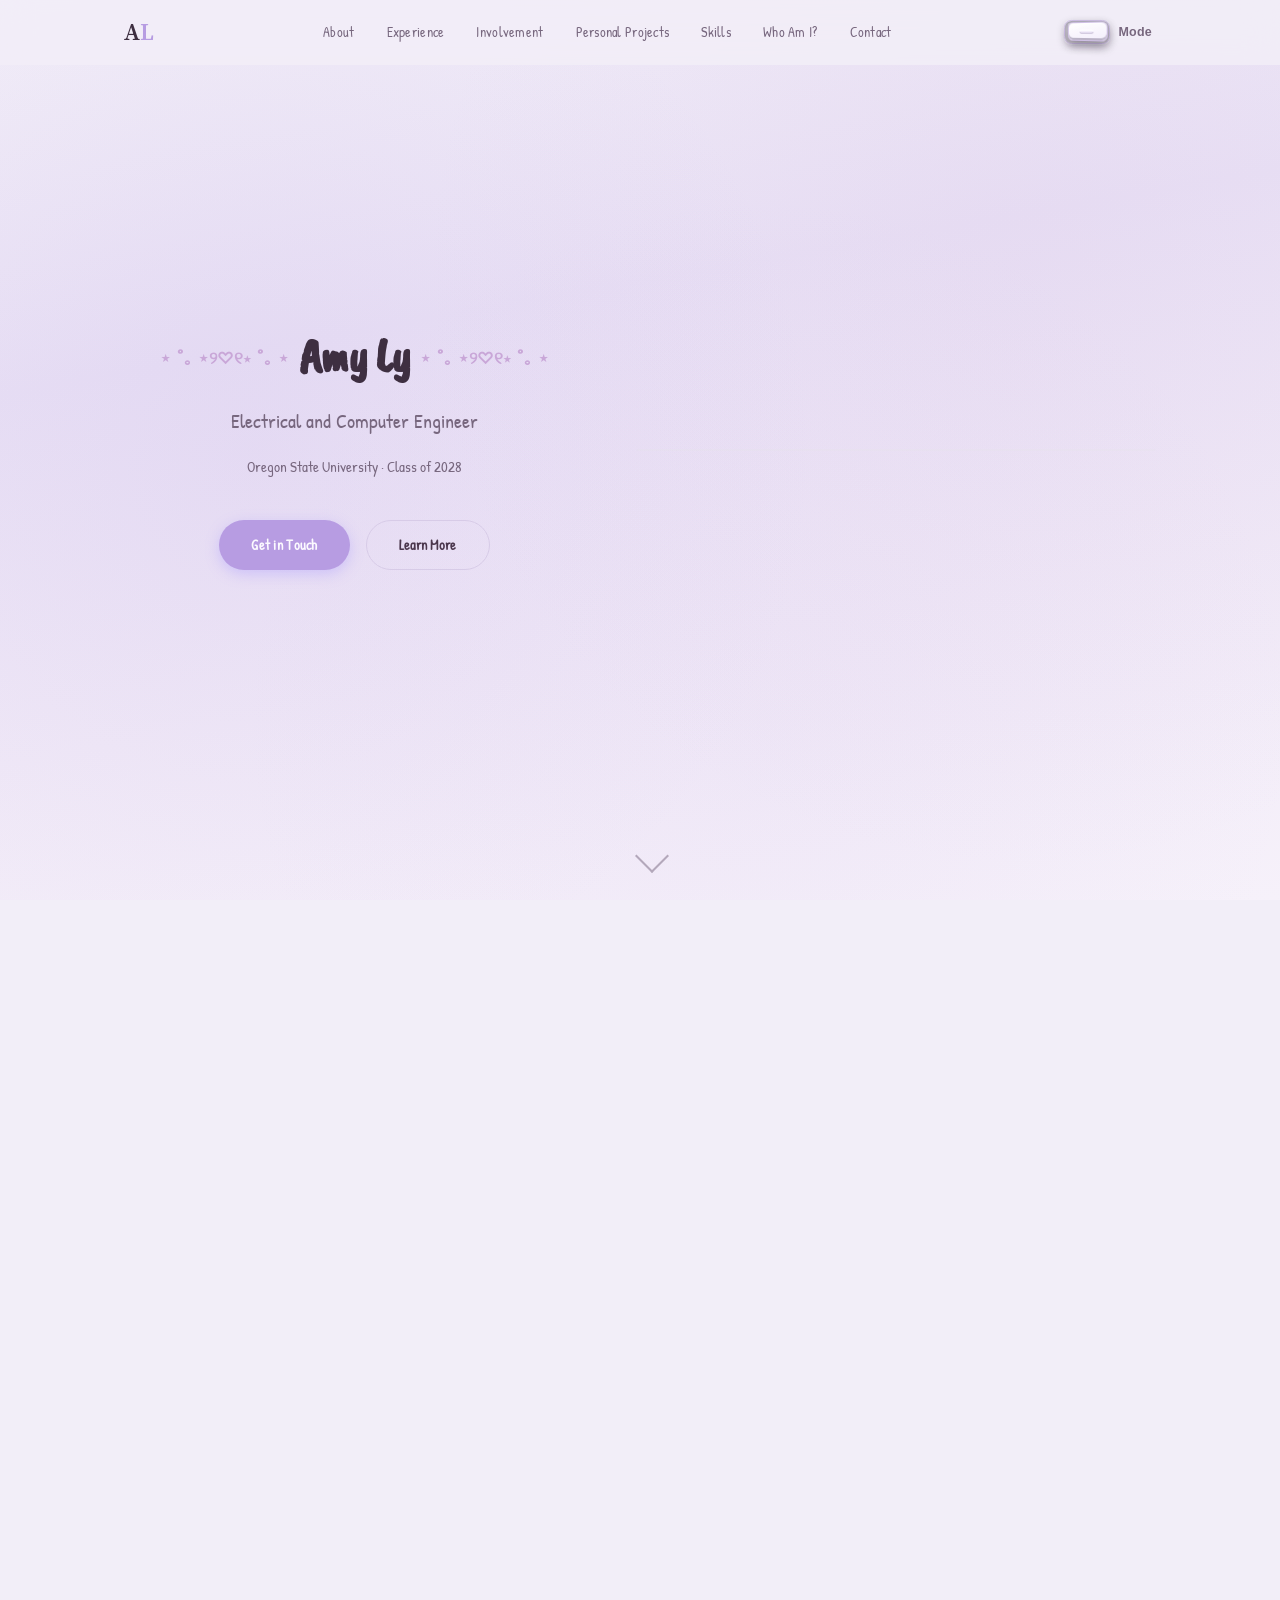
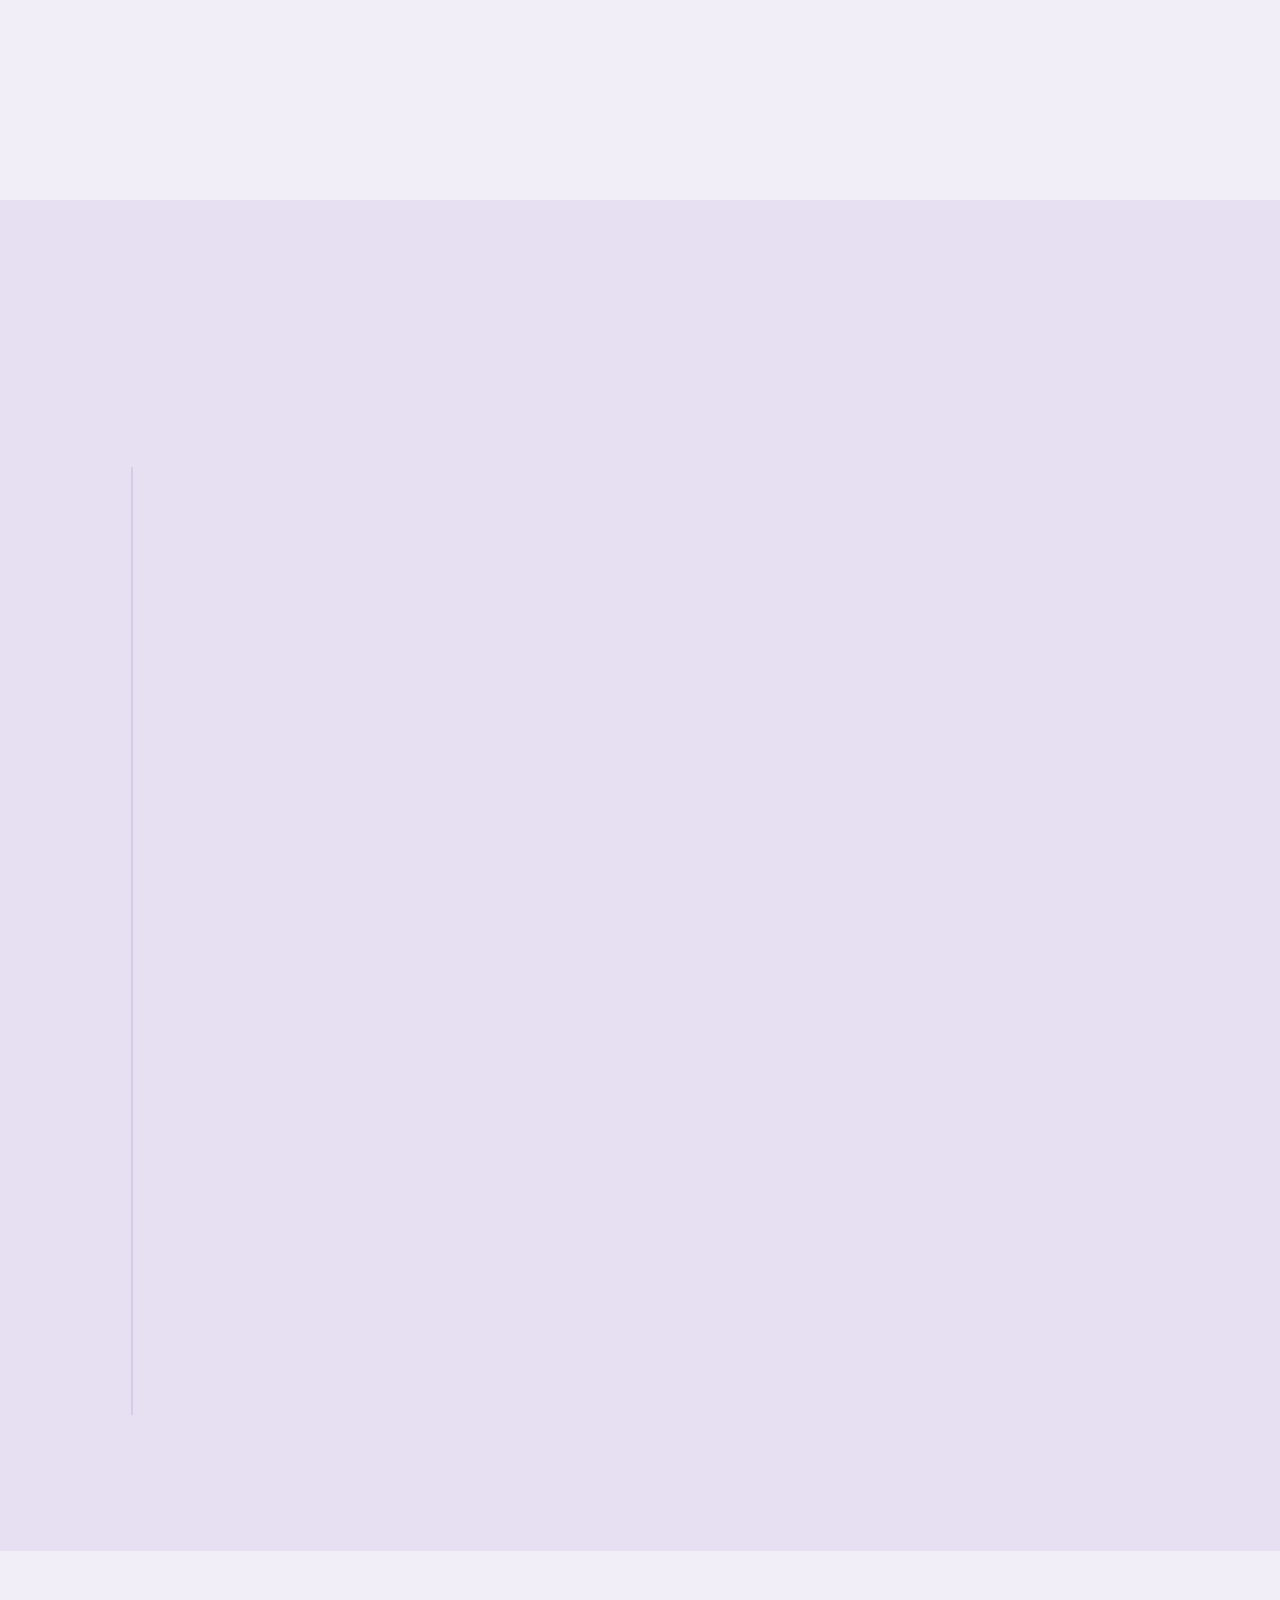
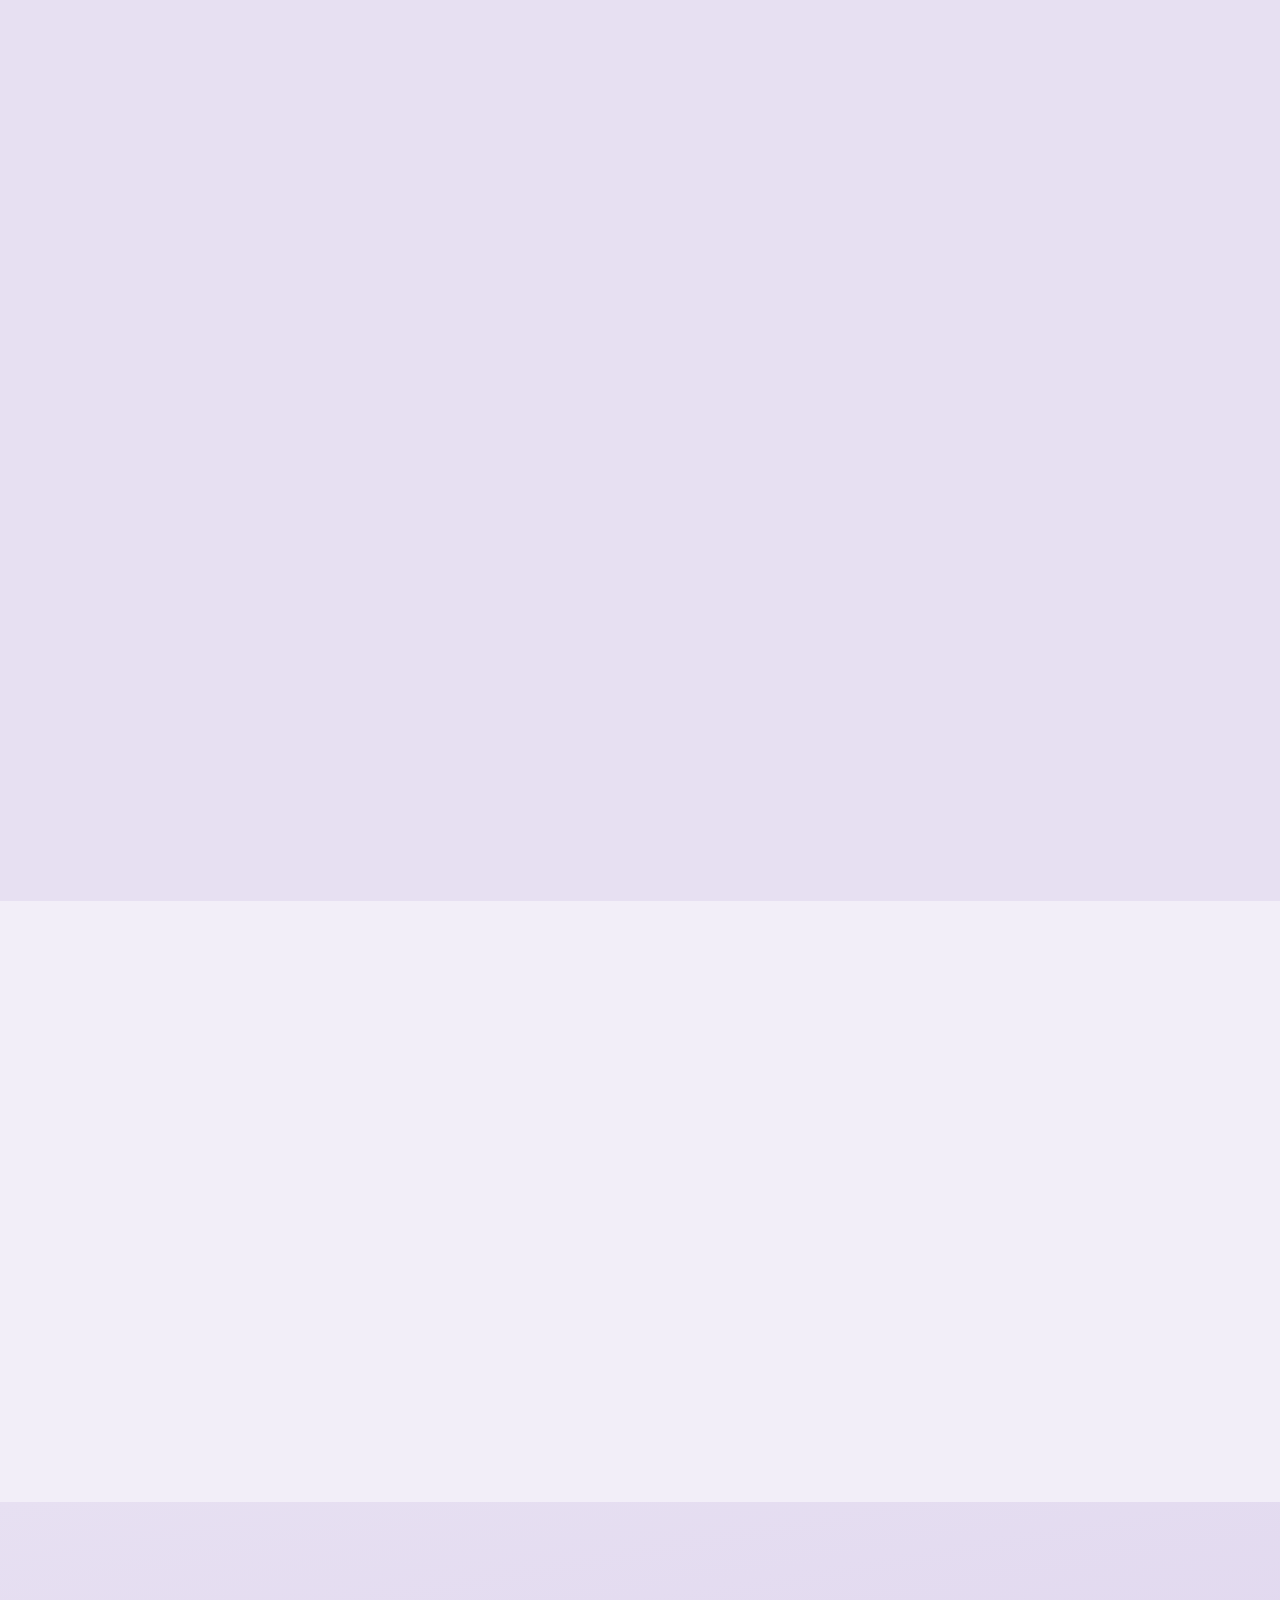
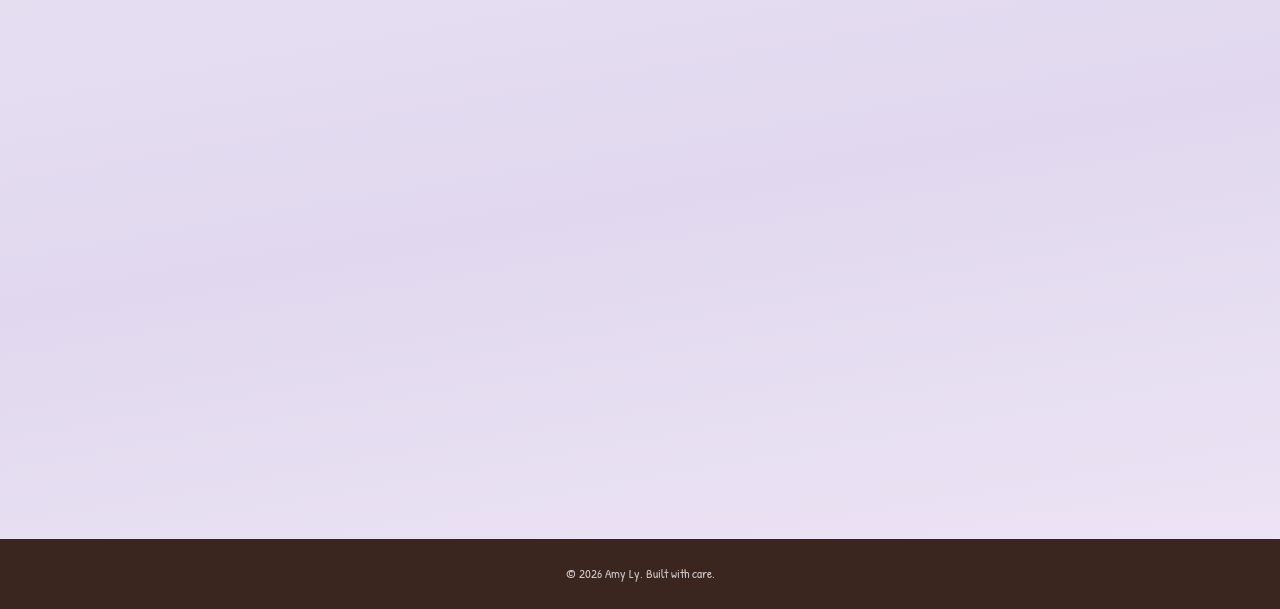
==== commit 57da1430: "update" ====
--- a/index.html
+++ b/index.html
@@ -32,7 +32,7 @@
         <li><a href="#involvement">Involvement</a></li>
         <li><a href="#projects">Personal Projects</a></li>
         <li><a href="#skills">Skills</a></li>
-        <li><a href="scrapbook.html">Scrapbook</a></li>
+        <li><a href="adventures.html">Who Am I?</a></li>
         <li><a href="#contact">Contact</a></li>
       </ul>
       <div class="nav-actions">
@@ -72,17 +72,6 @@
         <div class="hero-cta animate-in delay-3">
           <a href="#contact" class="btn btn-primary">Get in Touch</a>
           <a href="#about" class="btn btn-outline">Learn More</a>
-          <a href="Amy-Ly-Resume.pdf" class="btn btn-circuit" download>
-            <span class="btn-circuit-chip" aria-hidden="true">
-              <svg viewBox="0 0 24 24" fill="none" stroke="currentColor" stroke-width="1.7" stroke-linecap="round" stroke-linejoin="round">
-                <rect x="7" y="7" width="10" height="10" rx="2"></rect>
-                <path d="M10 10h4v4h-4z"></path>
-                <path d="M9 3v3M15 3v3M9 18v3M15 18v3M3 9h3M3 15h3M18 9h3M18 15h3"></path>
-              </svg>
-            </span>
-            <span class="btn-circuit-label">Download Resume</span>
-            <span class="btn-circuit-pulse" aria-hidden="true"></span>
-          </a>
         </div>
       </div>
       <div class="hero-cover animate-in delay-2" aria-hidden="true">
@@ -107,7 +96,41 @@
             I find endless fascination in systems that are built to endure and quietly improve human lives. Whether engineering space-constrained PCBs for a formula car or troubleshooting hardware in the lab, I bring patience, curiosity, and artistic ability to the bench, striving to make electronics that are as artfully crafted as they are functional.
           </p>
         </div>
-        <div class="about-highlights reveal">
+
+        <div class="about-lens reveal">
+          <a href="https://vsco.co/amyylyy/gallery" target="_blank" rel="noopener noreferrer" class="highlight-card scrapbook-highlight lens-highlight">
+            <div class="lens-highlight-top">
+              <div class="highlight-icon scrapbook-highlight-icon">
+                <svg viewBox="0 0 24 24" fill="none" stroke="currentColor" stroke-width="1.5" stroke-linecap="round" stroke-linejoin="round" aria-hidden="true">
+                  <path d="M4 7h4l2-2h4l2 2h4a2 2 0 0 1 2 2v9a2 2 0 0 1-2 2H4a2 2 0 0 1-2-2V9a2 2 0 0 1 2-2z"/>
+                  <circle cx="12" cy="13" r="3.5"/>
+                </svg>
+              </div>
+              <div class="highlight-text">
+                <h4>Through the Lens <span class="highlight-click">CLICK ME</span></h4>
+                <p>What does Amy's eyeballs see?</p>
+              </div>
+            </div>
+            <div class="highlight-photo lens-highlight-photo">
+              <img src="images/lens-highlight.jpg" alt="Golf course at golden hour with silhouetted trees and fairway" />
+              <p class="lens-highlight-caption">Highlight shot · Sony DSC-W330</p>
+            </div>
+          </a>
+        </div>
+
+        <div class="about-ford reveal">
+          <a href="https://www.tfff.org/" target="_blank" rel="noopener noreferrer" class="highlight-card ford-highlight">
+            <div class="highlight-icon ford-highlight-icon">
+              <svg viewBox="0 0 24 24" fill="none" stroke="currentColor" stroke-width="1.5" stroke-linecap="round" stroke-linejoin="round"><path d="M12 2L15.09 8.26L22 9.27L17 14.14L18.18 21.02L12 17.77L5.82 21.02L7 14.14L2 9.27L8.91 8.26L12 2z"/></svg>
+            </div>
+            <div class="highlight-text">
+              <h4>Ford Family Scholar <span class="highlight-click">CLICK ME</span></h4>
+              <p>Award Recipient</p>
+            </div>
+          </a>
+        </div>
+
+        <div class="about-headphones reveal">
           <a href="https://open.spotify.com/user/12176853975?si=155bbbe9c76644e5" target="_blank" rel="noopener noreferrer" class="highlight-card spotify-highlight">
             <div class="highlight-icon spotify-highlight-icon">
               <svg viewBox="0 0 24 24" fill="none" stroke="currentColor" stroke-width="1.5" stroke-linecap="round" stroke-linejoin="round" aria-hidden="true">
@@ -120,30 +143,6 @@
             <div class="highlight-text">
               <h4>Amy's Headphones <span class="highlight-click">CLICK ME</span></h4>
               <p>Did you know that the average person listens to around 961 hours of music in a year? What is Amy listening to?</p>
-            </div>
-          </a>
-          <div class="highlight-card ford-highlight">
-            <div class="highlight-icon ford-highlight-icon">
-              <svg viewBox="0 0 24 24" fill="none" stroke="currentColor" stroke-width="1.5" stroke-linecap="round" stroke-linejoin="round"><path d="M12 2L15.09 8.26L22 9.27L17 14.14L18.18 21.02L12 17.77L5.82 21.02L7 14.14L2 9.27L8.91 8.26L12 2z"/></svg>
-            </div>
-            <div class="highlight-text">
-              <h4><a href="https://www.tfff.org/" target="_blank" rel="noopener noreferrer">Ford Family Scholar</a> <span class="highlight-click">CLICK ME</span></h4>
-              <p>Award Recipient</p>
-            </div>
-          </div>
-          <a href="https://vsco.co/amyylyy/gallery" target="_blank" rel="noopener noreferrer" class="highlight-card scrapbook-highlight">
-            <div class="highlight-icon scrapbook-highlight-icon">
-              <svg viewBox="0 0 24 24" fill="none" stroke="currentColor" stroke-width="1.5" stroke-linecap="round" stroke-linejoin="round" aria-hidden="true">
-                <path d="M4 5.5A2.5 2.5 0 0 1 6.5 3H20v16H6.5A2.5 2.5 0 0 0 4 21.5z"/>
-                <path d="M4 5.5v16"/>
-                <path d="M8 8h7"/>
-                <path d="M8 12h4"/>
-                <path d="M15.5 13.5 18 16l2.5-3"/>
-              </svg>
-            </div>
-            <div class="highlight-text">
-              <h4>Through the Lens <span class="highlight-click">CLICK ME</span></h4>
-              <p>What does Amy's eyeballs see?</p>
             </div>
           </a>
         </div>
@@ -385,7 +384,6 @@
             <a class="skill-tag" href="https://en.wikipedia.org/wiki/KiCad" target="_blank" rel="noopener noreferrer">KiCad</a>
             <a class="skill-tag" href="https://en.wikipedia.org/wiki/LTspice" target="_blank" rel="noopener noreferrer">LTspice</a>
             <a class="skill-tag" href="https://en.wikipedia.org/wiki/Quartus_Prime" target="_blank" rel="noopener noreferrer">Quartus</a>
-            <a class="skill-tag" href="https://en.wikipedia.org/wiki/Simulink" target="_blank" rel="noopener noreferrer">Simulink</a>
             <a class="skill-tag" href="https://en.wikipedia.org/wiki/COMSOL" target="_blank" rel="noopener noreferrer">COMSOL</a>
             <a class="skill-tag" href="https://en.wikipedia.org/wiki/Siemens_NX" target="_blank" rel="noopener noreferrer">Siemens NX</a>
           </div>
--- a/styles.css
+++ b/styles.css
@@ -590,83 +590,6 @@
   transform: translateY(-2px);
 }
 
-.btn-circuit {
-  position: relative;
-  gap: 0.55rem;
-  background: linear-gradient(145deg, color-mix(in srgb, var(--color-accent) 86%, #5b4687 14%) 0%, color-mix(in srgb, var(--color-rose) 65%, #6a4f94 35%) 100%);
-  color: #fff;
-  border: 1px solid color-mix(in srgb, var(--color-accent) 65%, var(--color-border) 35%);
-  box-shadow: 0 8px 16px rgba(95, 66, 135, 0.3), inset 0 1px 0 rgba(255, 255, 255, 0.26);
-  overflow: hidden;
-}
-
-.btn-circuit::before {
-  content: '';
-  position: absolute;
-  inset: 0;
-  background: linear-gradient(130deg, transparent 0%, rgba(255, 255, 255, 0.16) 36%, transparent 60%);
-  transform: translateX(-120%);
-  transition: transform 0.45s var(--ease-out);
-}
-
-.btn-circuit:hover {
-  border-color: color-mix(in srgb, var(--color-accent) 86%, #fff 14%);
-  color: #fff;
-  transform: translateY(-2px);
-  box-shadow: 0 12px 22px rgba(84, 56, 124, 0.35), inset 0 1px 0 rgba(255, 255, 255, 0.28);
-}
-
-.btn-circuit:hover::before {
-  transform: translateX(120%);
-}
-
-.btn-circuit-chip {
-  width: 1rem;
-  height: 1rem;
-  display: inline-flex;
-  align-items: center;
-  justify-content: center;
-  color: color-mix(in srgb, #fff 78%, var(--color-accent-soft) 22%);
-  filter: drop-shadow(0 0 4px rgba(244, 237, 255, 0.42));
-}
-
-.btn-circuit-chip svg {
-  width: 100%;
-  height: 100%;
-}
-
-.btn-circuit-label {
-  position: relative;
-  z-index: 1;
-}
-
-.btn-circuit-pulse {
-  width: 0.45rem;
-  height: 0.45rem;
-  border-radius: 50%;
-  background: color-mix(in srgb, #fff 72%, var(--color-warm) 28%);
-  box-shadow: 0 0 0 0 color-mix(in srgb, var(--color-accent) 72%, #fff 28%);
-  animation: statusPulse 1.8s ease-in-out infinite;
-}
-
-@keyframes statusPulse {
-  0%,
-  100% {
-    box-shadow: 0 0 0 0 color-mix(in srgb, var(--color-accent) 72%, #fff 28%), 0 0 10px color-mix(in srgb, var(--color-accent) 52%, transparent 48%);
-    transform: scale(1);
-  }
-  50% {
-    box-shadow: 0 0 0 6px color-mix(in srgb, var(--color-accent) 0%, transparent), 0 0 4px color-mix(in srgb, var(--color-accent) 38%, transparent 62%);
-    transform: scale(0.92);
-  }
-}
-
-:root[data-theme='dark'] .btn-circuit {
-  background: linear-gradient(145deg, color-mix(in srgb, var(--color-accent) 42%, #221733 58%) 0%, color-mix(in srgb, var(--color-rose) 34%, #2c1d40 66%) 100%);
-  border-color: color-mix(in srgb, var(--color-accent) 52%, var(--color-border) 48%);
-  color: #f8f2ff;
-}
-
 /* ---------- Hero Animations ---------- */
 .animate-in {
   opacity: 0;
@@ -717,13 +640,66 @@
 
 .about-grid {
   display: grid;
-  grid-template-columns: 1.2fr 1fr;
-  gap: 3rem;
-  align-items: start;
+  grid-template-columns: 1fr 1fr;
+  grid-template-rows: auto auto;
+  gap: 0.85rem 2rem;
+  align-items: stretch;
+}
+
+.about-text {
+  grid-column: 1;
+  grid-row: 1;
+}
+
+.about-lens {
+  grid-column: 2;
+  grid-row: 1;
+  display: flex;
+  width: 100%;
+}
+
+.about-ford {
+  grid-column: 1;
+  grid-row: 2;
+  display: flex;
+  width: 100%;
+}
+
+.about-headphones {
+  grid-column: 2;
+  grid-row: 2;
+  display: flex;
+  width: 100%;
+}
+
+.about-ford .highlight-card,
+.about-headphones .highlight-card {
+  flex: 1;
+  width: 100%;
+  align-items: center;
+  padding: 0.65rem 1rem;
+  gap: 0.65rem;
+}
+
+.about-headphones .spotify-highlight {
+  min-height: 0;
+  align-items: center;
+}
+
+.about-ford .ford-highlight {
+  align-items: center;
+}
+
+.about-lens .lens-highlight {
+  width: 100%;
+}
+
+.about-text p:last-child {
+  margin-bottom: 0;
 }
 
 .about-text p {
-  font-size: 1.05rem;
+  font-size: 1.12rem;
   color: var(--color-text-light);
   margin-bottom: 1.25rem;
   line-height: 1.85;
@@ -901,16 +877,6 @@
   border-color: color-mix(in srgb, var(--scrapbook-pink) 58%, var(--color-border));
 }
 
-.scrapbook-highlight::after {
-  content: '✧';
-  position: absolute;
-  right: 1rem;
-  bottom: 0.7rem;
-  color: color-mix(in srgb, var(--scrapbook-pink) 70%, transparent);
-  font-size: 1.1rem;
-  line-height: 1;
-}
-
 .scrapbook-highlight:hover {
   border-color: var(--scrapbook-pink);
   box-shadow:
@@ -940,6 +906,66 @@
 
 :root[data-theme='dark'] .scrapbook-highlight .highlight-text h4 {
   color: color-mix(in srgb, var(--scrapbook-pink) 76%, var(--color-text));
+}
+
+.lens-highlight {
+  --lens-inset: 0.75rem;
+  flex-direction: column;
+  align-items: stretch;
+  gap: 0.55rem;
+  padding: 0.6rem var(--lens-inset) var(--lens-inset);
+}
+
+.lens-highlight-top {
+  display: flex;
+  align-items: center;
+  gap: 0.65rem;
+  flex-shrink: 0;
+}
+
+.lens-highlight-top .highlight-text {
+  width: auto;
+  flex: 1;
+  min-width: 0;
+}
+
+.lens-highlight .highlight-text p {
+  margin-bottom: 0;
+}
+
+.lens-highlight-photo {
+  position: relative;
+  width: 94%;
+  margin-inline: auto;
+  flex: none;
+  margin-bottom: 0;
+  border-radius: 10px;
+  overflow: hidden;
+  border: 2px solid color-mix(in srgb, var(--scrapbook-pink) 45%, white);
+  box-shadow: 0 6px 18px color-mix(in srgb, var(--scrapbook-pink) 20%, transparent);
+}
+
+.lens-highlight-photo img {
+  width: 100%;
+  height: auto;
+  display: block;
+}
+
+.lens-highlight-caption {
+  position: absolute;
+  top: 0.4rem;
+  right: 0.4rem;
+  margin: 0;
+  padding: 0.18rem 0.42rem;
+  font-size: 0.58rem;
+  line-height: 1.3;
+  color: rgba(255, 251, 254, 0.95);
+  text-align: right;
+  letter-spacing: 0.02em;
+  background: rgba(28, 20, 36, 0.58);
+  border-radius: 4px;
+  backdrop-filter: blur(4px);
+  pointer-events: none;
 }
 
 /* ---------- Experience / Timeline ---------- */
@@ -1578,6 +1604,15 @@
   /* About */
   .about-grid {
     grid-template-columns: 1fr;
+    gap: 1rem;
+  }
+
+  .about-text,
+  .about-lens,
+  .about-ford,
+  .about-headphones {
+    grid-column: 1;
+    grid-row: auto;
   }
 
   /* Involvement */
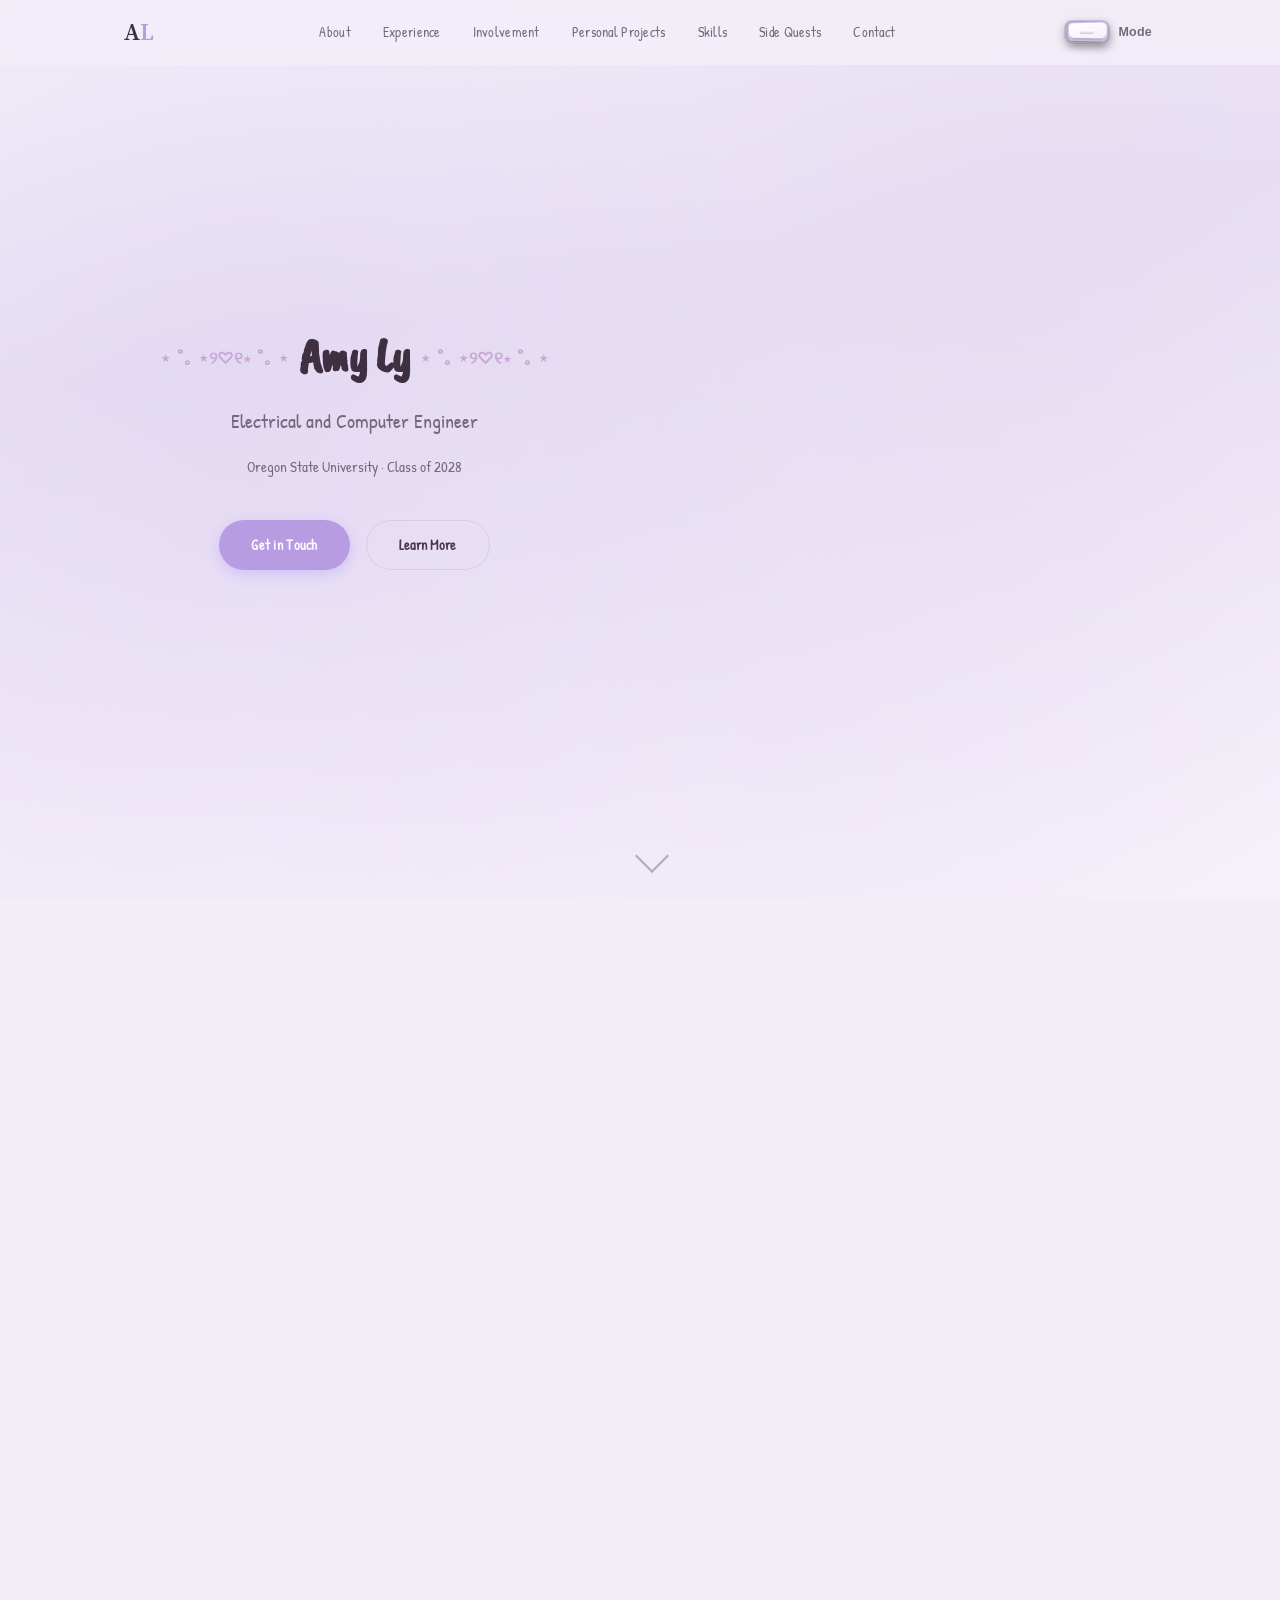
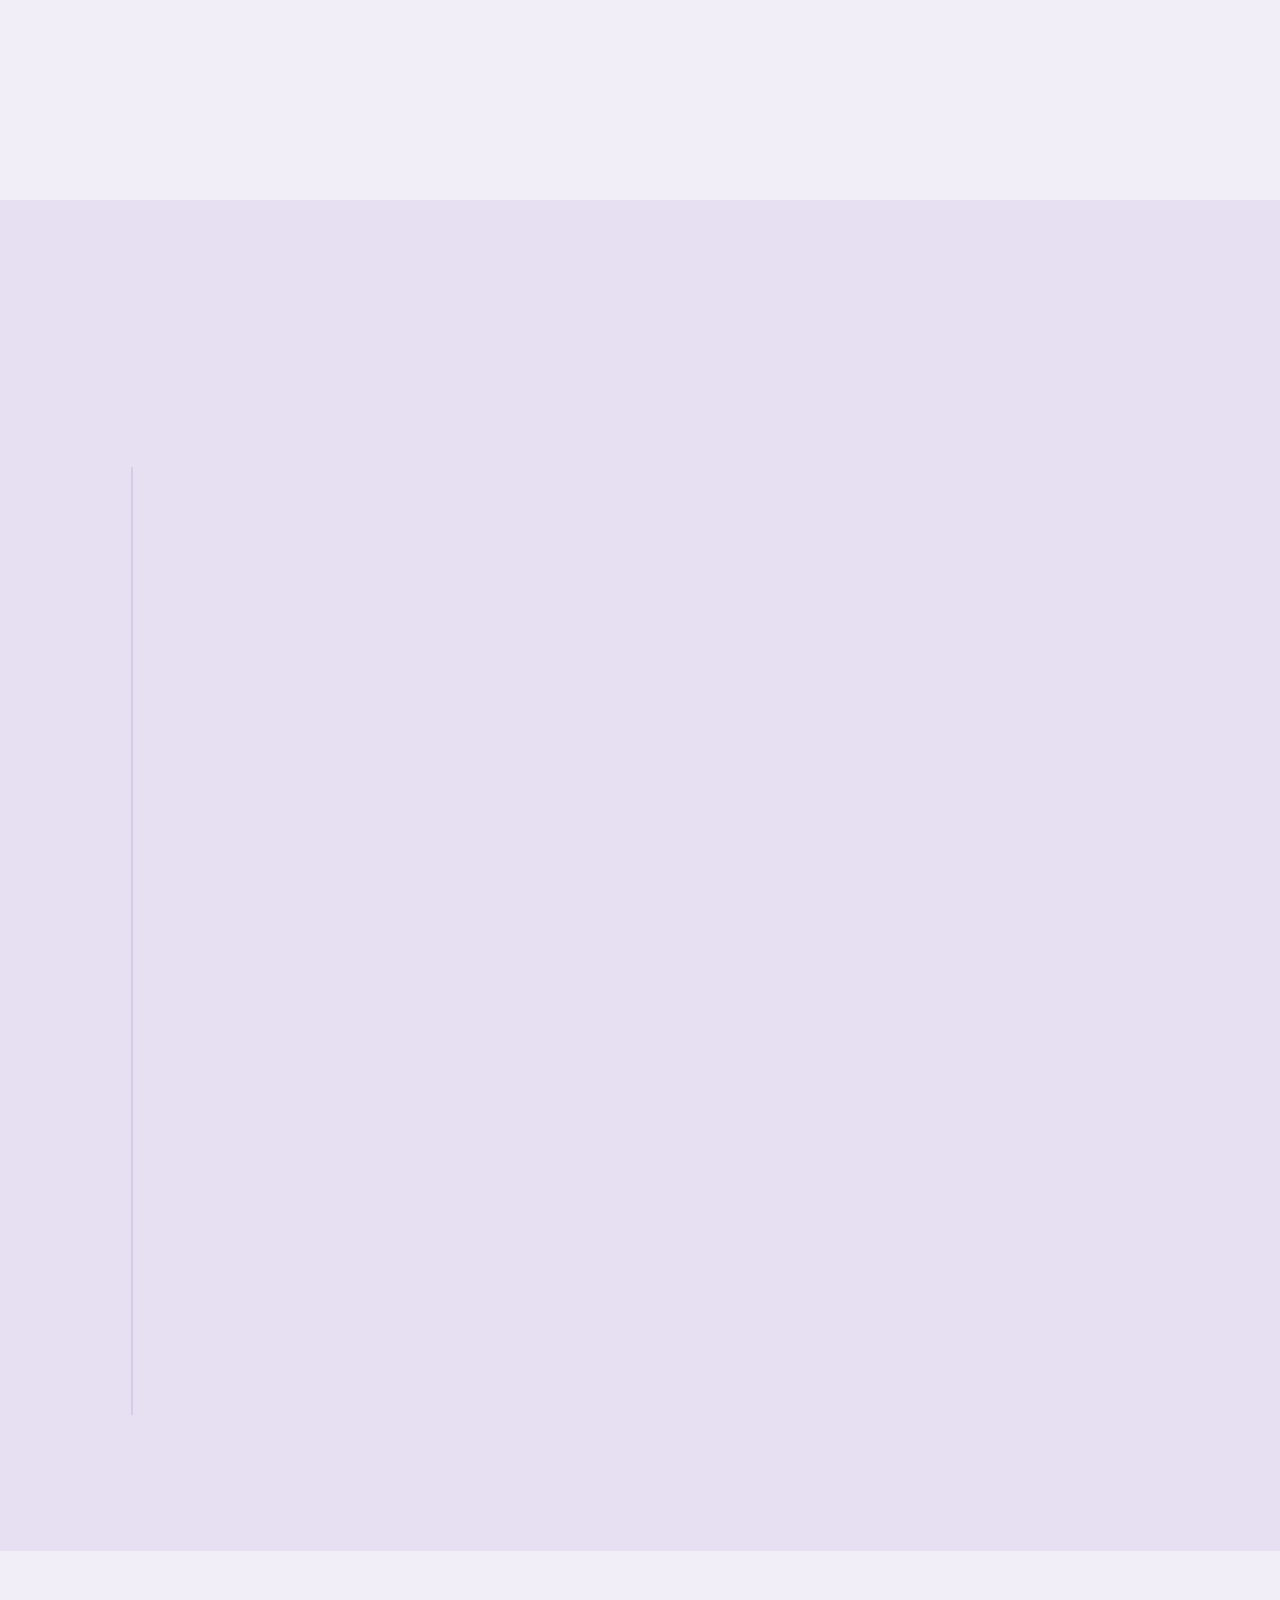
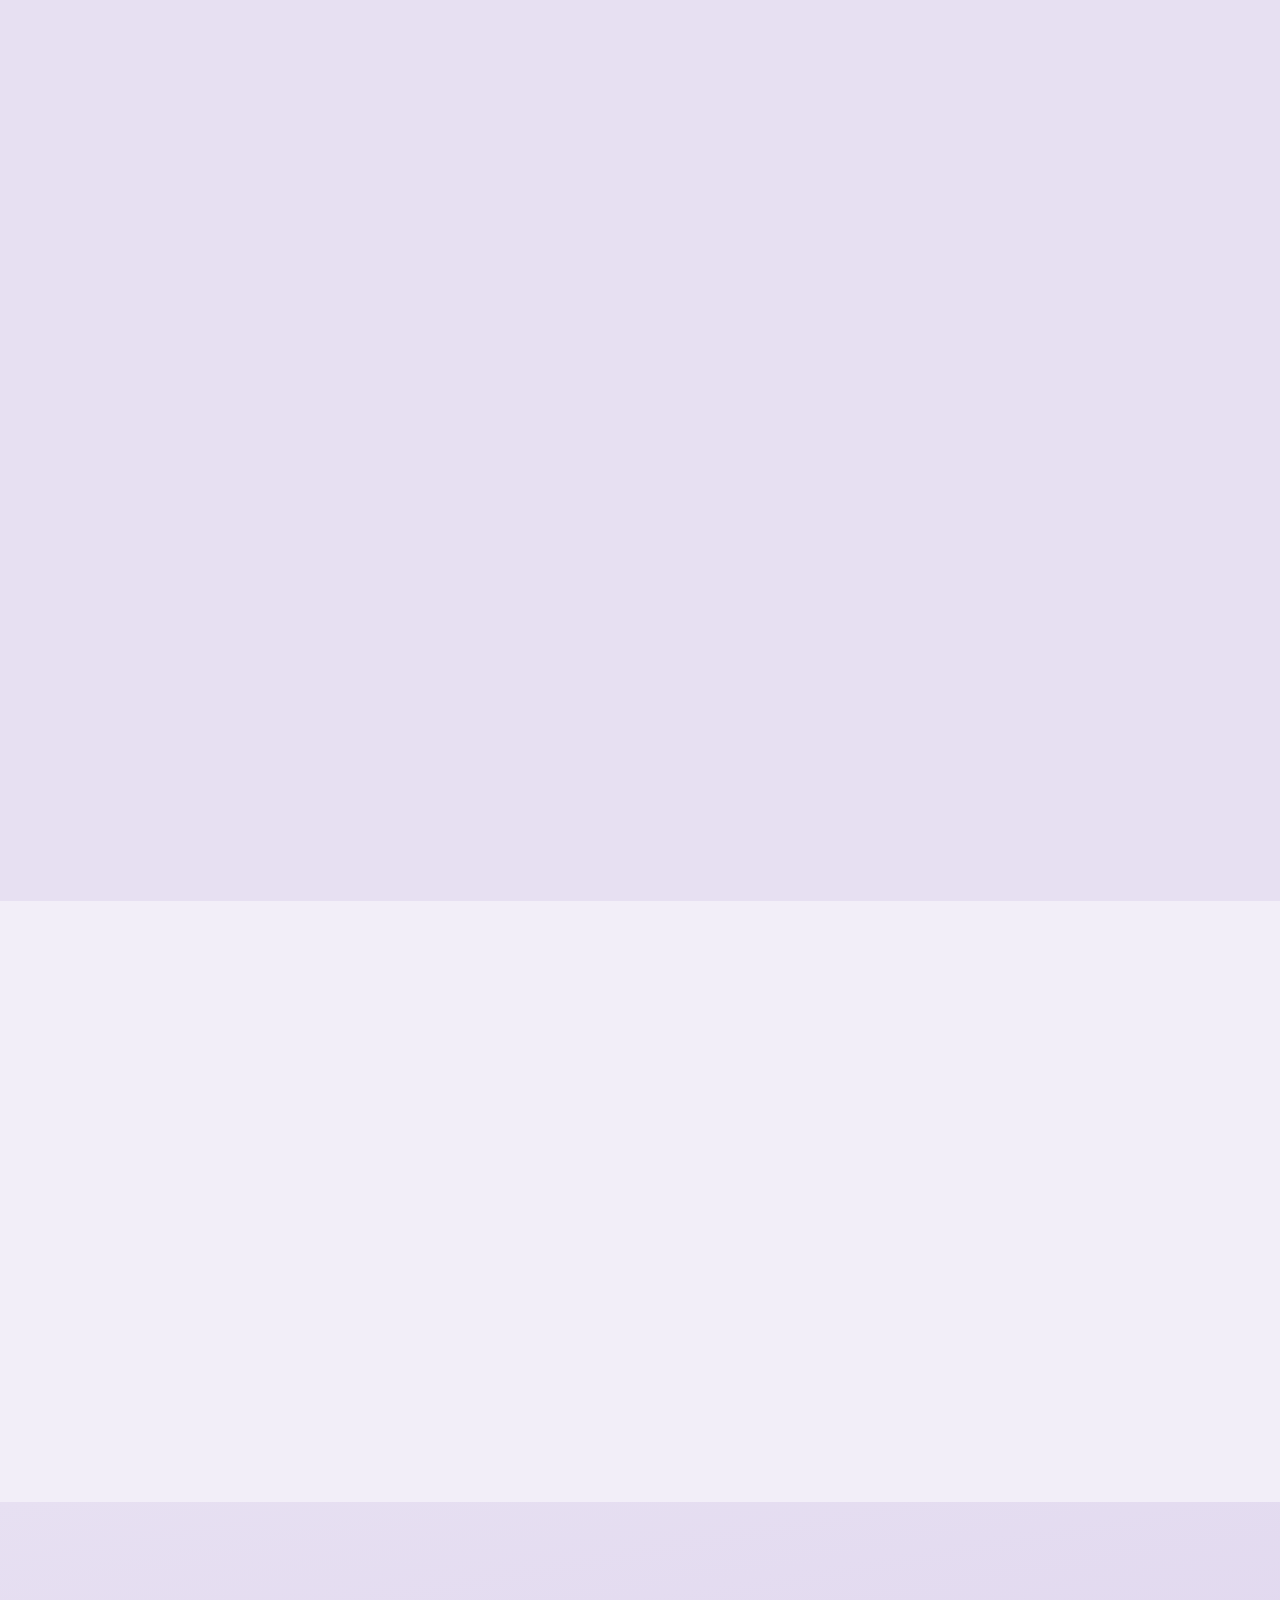
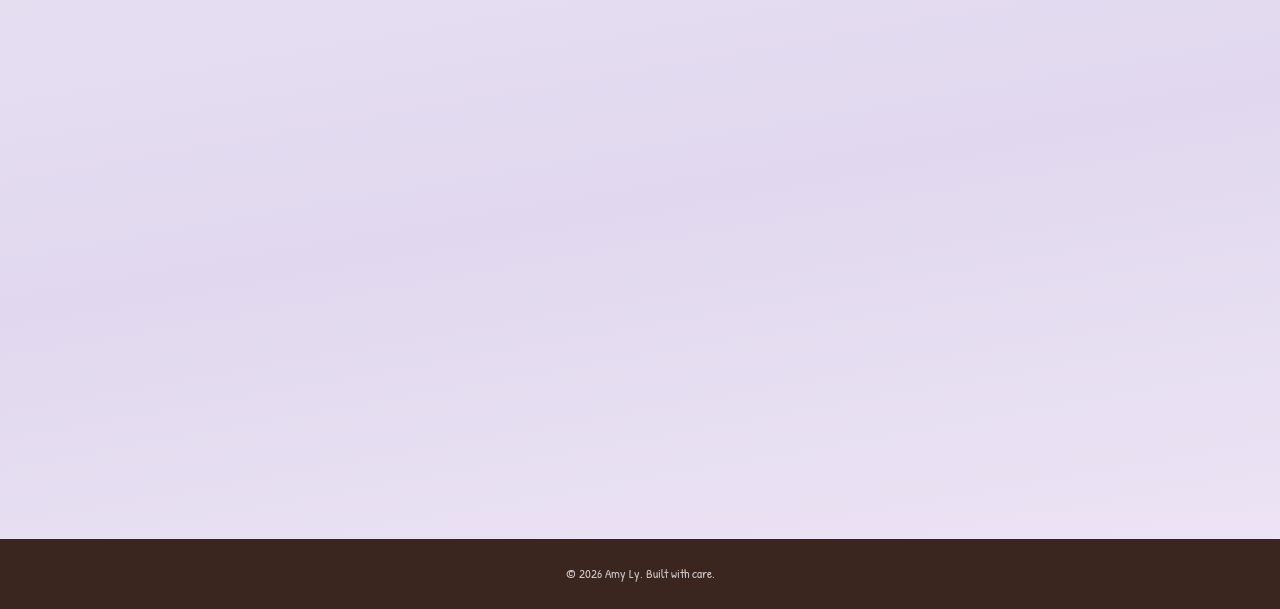
==== commit a3c77dfb: "Rename Who Am I? to Side Quests and enlarge garage cards. Make scrapbook and garage back links easie" ====
--- a/index.html
+++ b/index.html
@@ -16,7 +16,7 @@
       }
     })();
   </script>
-  <link rel="stylesheet" href="styles.css?v=20260808-page" />
+  <link rel="stylesheet" href="styles.css?v=20260831-about" />
   <link rel="preconnect" href="https://fonts.googleapis.com" />
   <link rel="preconnect" href="https://fonts.gstatic.com" crossorigin />
   <link href="https://fonts.googleapis.com/css2?family=Caveat+Brush&family=Inter:wght@300;400;500;600;700&family=Playpen+Sans:wght@300;400;500;600;700&family=Patrick+Hand&family=Source+Serif+4:ital,wght@0,400;0,600;1,400&display=swap" rel="stylesheet" />
@@ -32,7 +32,7 @@
         <li><a href="#involvement">Involvement</a></li>
         <li><a href="#projects">Personal Projects</a></li>
         <li><a href="#skills">Skills</a></li>
-        <li><a href="adventures.html">Who Am I?</a></li>
+        <li><a href="adventures.html">Side Quests</a></li>
         <li><a href="#contact">Contact</a></li>
       </ul>
       <div class="nav-actions">
--- a/styles.css
+++ b/styles.css
@@ -656,6 +656,7 @@
   grid-row: 1;
   display: flex;
   width: 100%;
+  min-height: 0;
 }
 
 .about-ford {
@@ -681,6 +682,13 @@
   gap: 0.65rem;
 }
 
+.about-grid .highlight-card {
+  display: flex;
+  text-decoration: none;
+  color: inherit;
+  box-sizing: border-box;
+}
+
 .about-headphones .spotify-highlight {
   min-height: 0;
   align-items: center;
@@ -691,7 +699,10 @@
 }
 
 .about-lens .lens-highlight {
+  flex: 1;
   width: 100%;
+  height: 100%;
+  min-height: 0;
 }
 
 .about-text p:last-child {
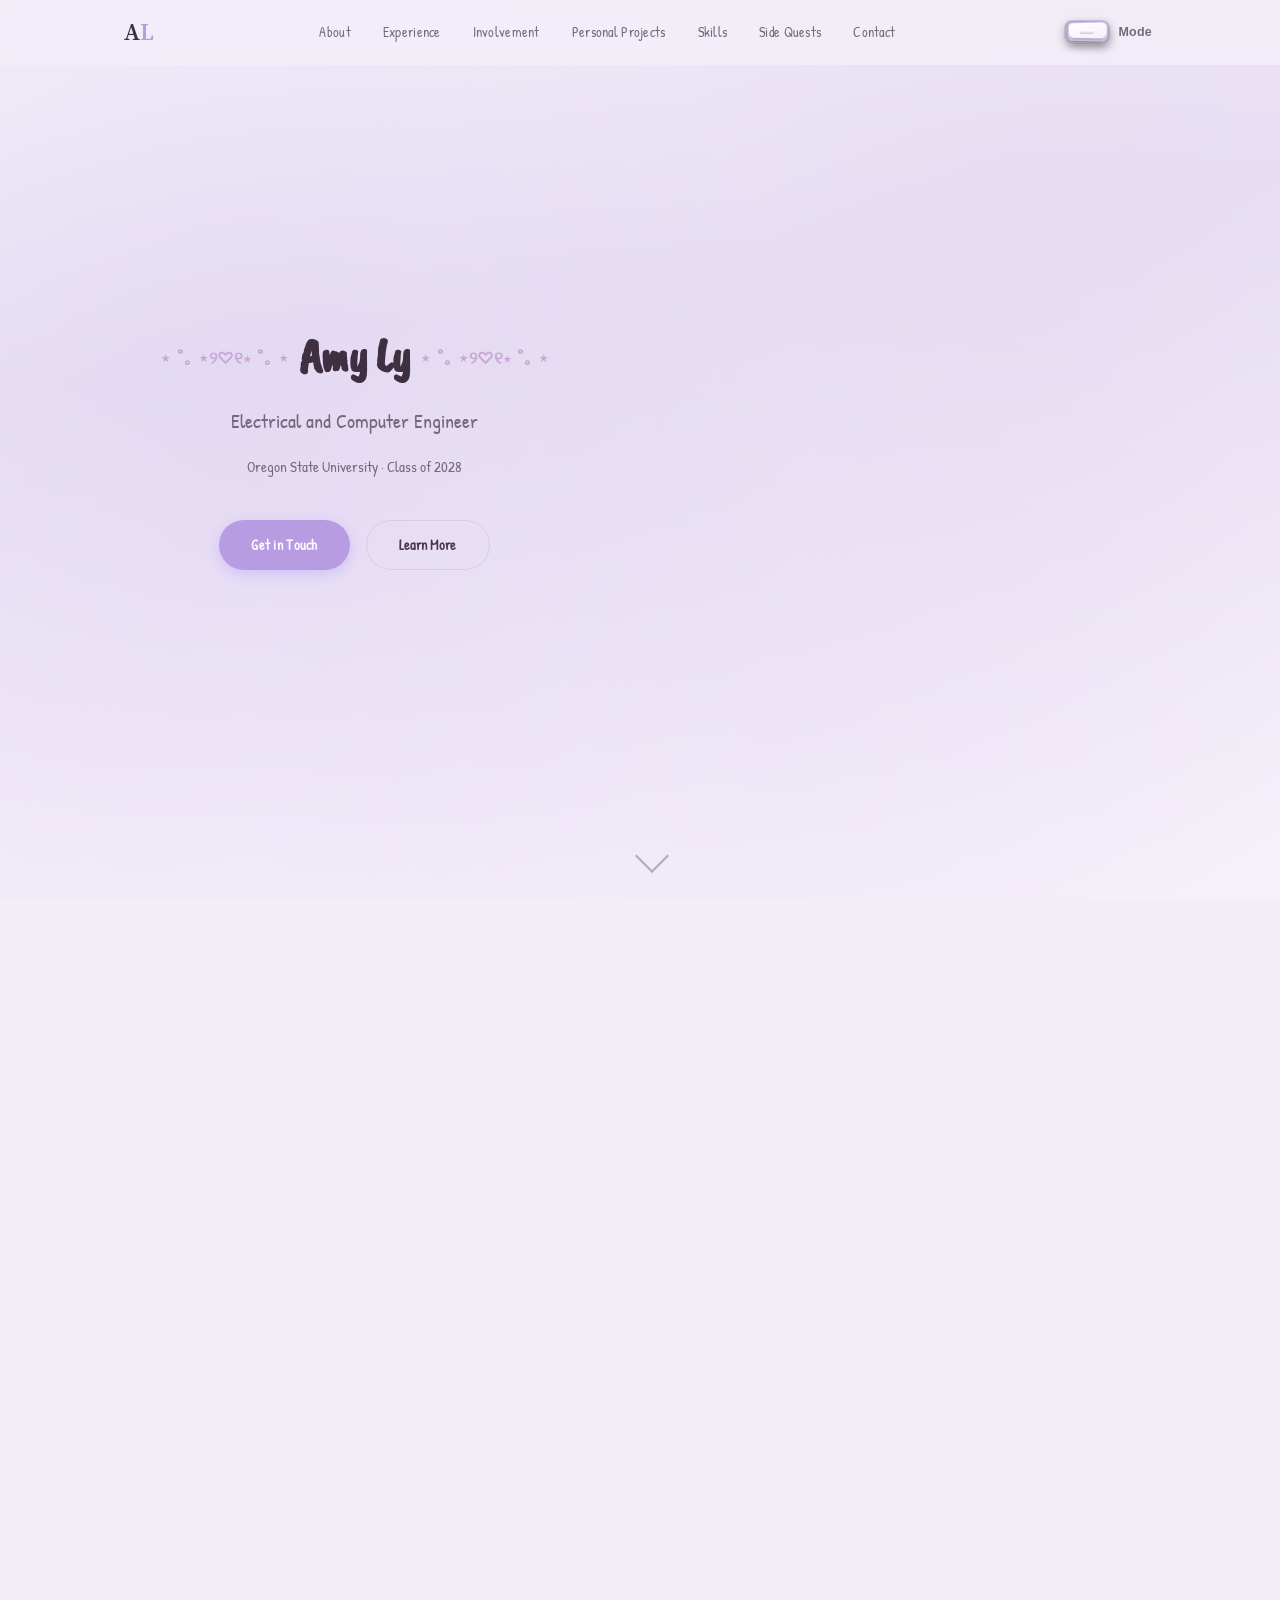
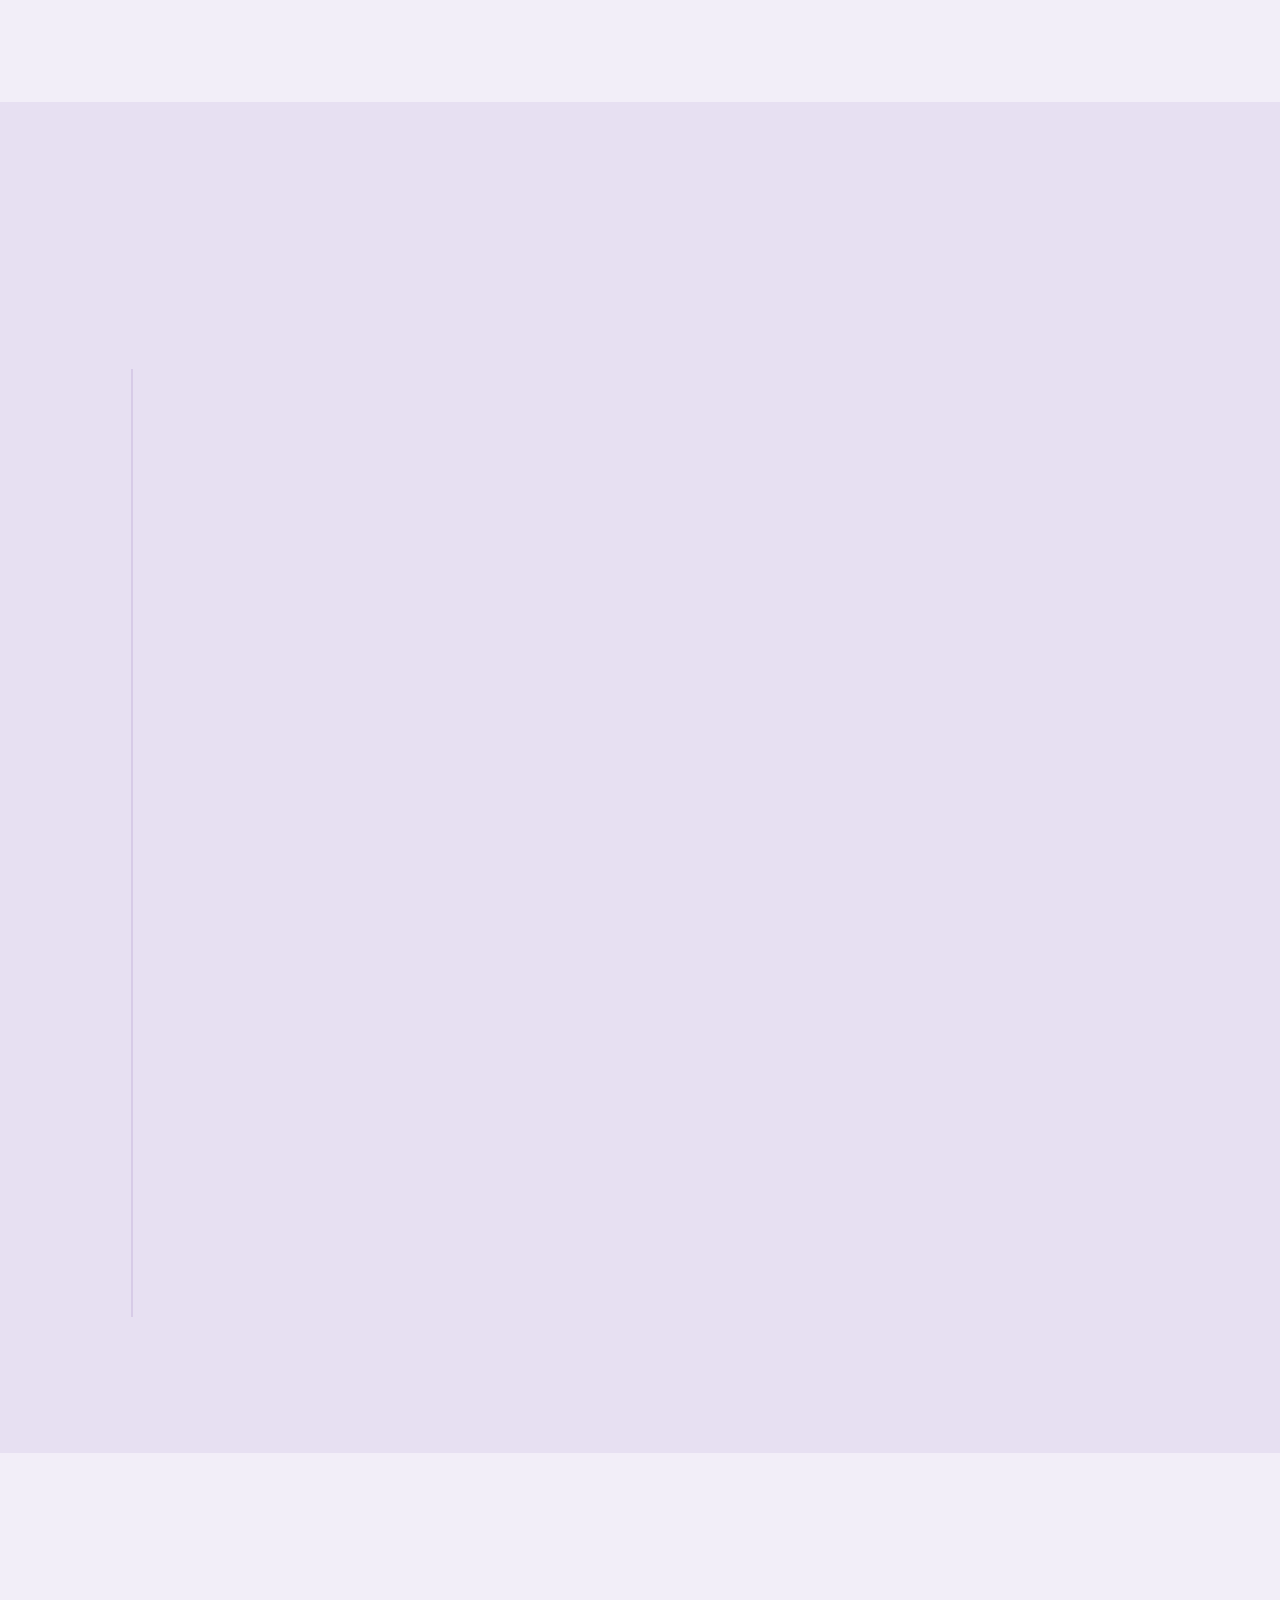
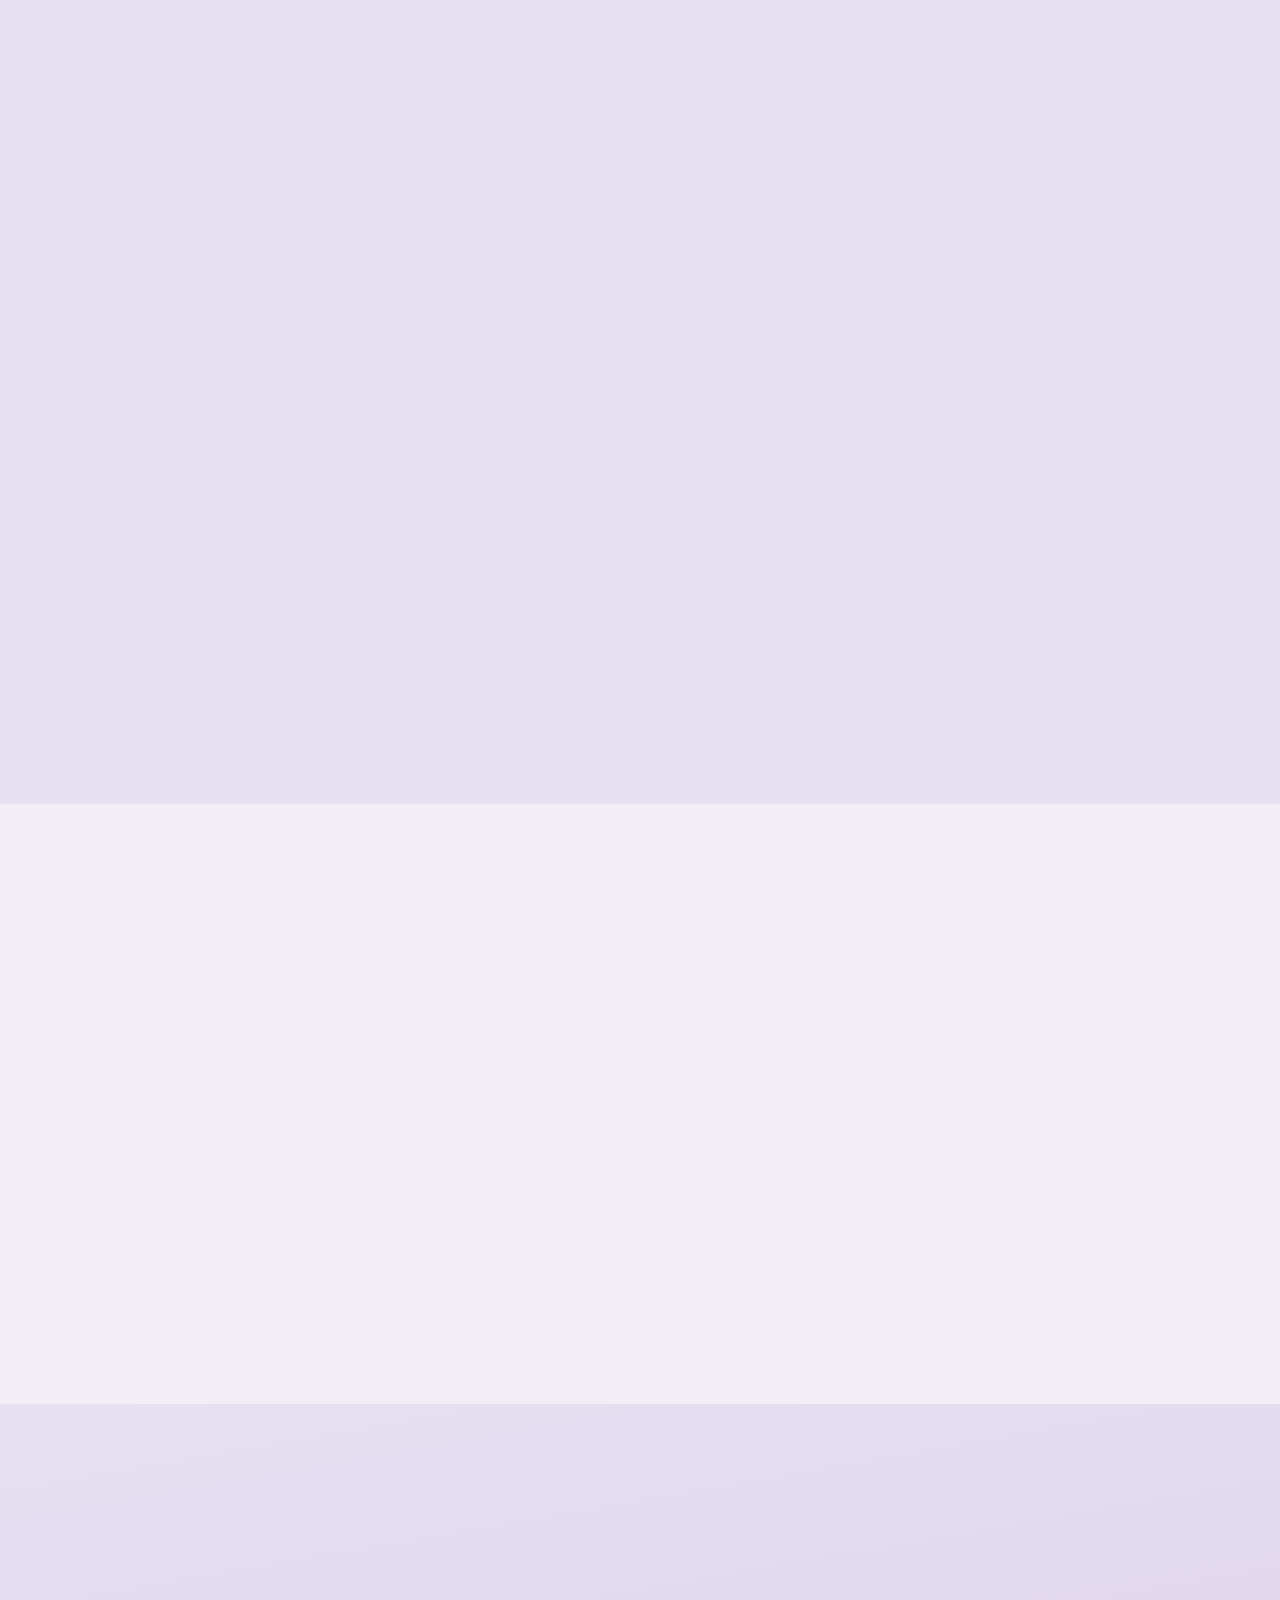
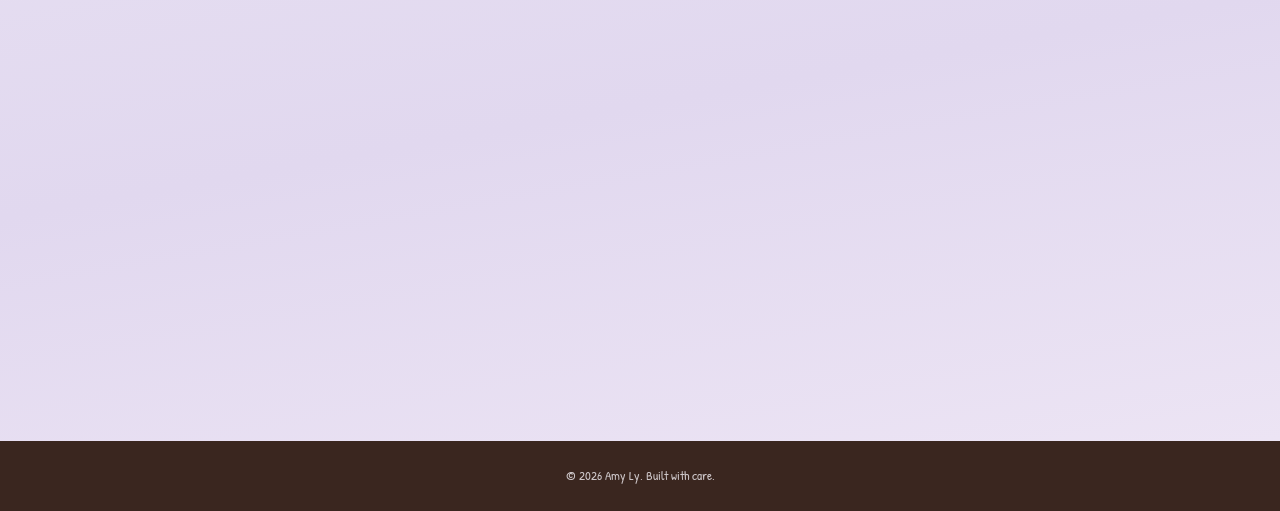
==== commit b53321b9: "Remove the Headphones and Ford Family Scholar cards from About. Co-authored-by: Cursor <cursoragent@" ====
--- a/index.html
+++ b/index.html
@@ -16,7 +16,7 @@
       }
     })();
   </script>
-  <link rel="stylesheet" href="styles.css?v=20260831-about" />
+  <link rel="stylesheet" href="styles.css?v=20261024-ford" />
   <link rel="preconnect" href="https://fonts.googleapis.com" />
   <link rel="preconnect" href="https://fonts.gstatic.com" crossorigin />
   <link href="https://fonts.googleapis.com/css2?family=Caveat+Brush&family=Inter:wght@300;400;500;600;700&family=Playpen+Sans:wght@300;400;500;600;700&family=Patrick+Hand&family=Source+Serif+4:ital,wght@0,400;0,600;1,400&display=swap" rel="stylesheet" />
@@ -117,35 +117,6 @@
             </div>
           </a>
         </div>
-
-        <div class="about-ford reveal">
-          <a href="https://www.tfff.org/" target="_blank" rel="noopener noreferrer" class="highlight-card ford-highlight">
-            <div class="highlight-icon ford-highlight-icon">
-              <svg viewBox="0 0 24 24" fill="none" stroke="currentColor" stroke-width="1.5" stroke-linecap="round" stroke-linejoin="round"><path d="M12 2L15.09 8.26L22 9.27L17 14.14L18.18 21.02L12 17.77L5.82 21.02L7 14.14L2 9.27L8.91 8.26L12 2z"/></svg>
-            </div>
-            <div class="highlight-text">
-              <h4>Ford Family Scholar <span class="highlight-click">CLICK ME</span></h4>
-              <p>Award Recipient</p>
-            </div>
-          </a>
-        </div>
-
-        <div class="about-headphones reveal">
-          <a href="https://open.spotify.com/user/12176853975?si=155bbbe9c76644e5" target="_blank" rel="noopener noreferrer" class="highlight-card spotify-highlight">
-            <div class="highlight-icon spotify-highlight-icon">
-              <svg viewBox="0 0 24 24" fill="none" stroke="currentColor" stroke-width="1.5" stroke-linecap="round" stroke-linejoin="round" aria-hidden="true">
-                <circle cx="12" cy="12" r="9"/>
-                <path d="M8 10.2c2.7-.8 5.6-.5 8 .8"/>
-                <path d="M8.7 13c2-.6 4.2-.4 6 .6"/>
-                <path d="M9.4 15.6c1.4-.4 2.8-.3 4 .4"/>
-              </svg>
-            </div>
-            <div class="highlight-text">
-              <h4>Amy's Headphones <span class="highlight-click">CLICK ME</span></h4>
-              <p>Did you know that the average person listens to around 961 hours of music in a year? What is Amy listening to?</p>
-            </div>
-          </a>
-        </div>
       </div>
     </div>
   </section>
--- a/styles.css
+++ b/styles.css
@@ -641,45 +641,19 @@
 .about-grid {
   display: grid;
   grid-template-columns: 1fr 1fr;
-  grid-template-rows: auto auto;
   gap: 0.85rem 2rem;
   align-items: stretch;
 }
 
 .about-text {
   grid-column: 1;
-  grid-row: 1;
 }
 
 .about-lens {
   grid-column: 2;
-  grid-row: 1;
   display: flex;
   width: 100%;
   min-height: 0;
-}
-
-.about-ford {
-  grid-column: 1;
-  grid-row: 2;
-  display: flex;
-  width: 100%;
-}
-
-.about-headphones {
-  grid-column: 2;
-  grid-row: 2;
-  display: flex;
-  width: 100%;
-}
-
-.about-ford .highlight-card,
-.about-headphones .highlight-card {
-  flex: 1;
-  width: 100%;
-  align-items: center;
-  padding: 0.65rem 1rem;
-  gap: 0.65rem;
 }
 
 .about-grid .highlight-card {
@@ -687,15 +661,6 @@
   text-decoration: none;
   color: inherit;
   box-sizing: border-box;
-}
-
-.about-headphones .spotify-highlight {
-  min-height: 0;
-  align-items: center;
-}
-
-.about-ford .ford-highlight {
-  align-items: center;
 }
 
 .about-lens .lens-highlight {
@@ -779,81 +744,6 @@
 .highlight-text p {
   font-size: 0.8rem;
   color: var(--color-text-light);
-}
-
-.ford-highlight {
-  --ford-purple: #C9B3E8;
-  --ford-purple-soft: #F1E9FB;
-  --click-accent: var(--ford-purple);
-  background: color-mix(in srgb, var(--ford-purple-soft) 88%, var(--color-surface));
-  border-color: color-mix(in srgb, var(--ford-purple) 60%, var(--color-border));
-}
-
-.ford-highlight:hover {
-  border-color: var(--ford-purple);
-  box-shadow:
-    inset 0 1px 0 rgba(252, 250, 255, 0.55),
-    0 10px 26px color-mix(in srgb, var(--ford-purple) 25%, transparent);
-}
-
-.ford-highlight-icon {
-  background: linear-gradient(135deg, var(--ford-purple), color-mix(in srgb, var(--ford-purple) 72%, var(--color-accent)));
-  box-shadow: 0 6px 18px color-mix(in srgb, var(--ford-purple) 24%, transparent);
-}
-
-.ford-highlight-icon svg {
-  color: #FCFAFF;
-}
-
-.ford-highlight .highlight-text h4 {
-  color: color-mix(in srgb, var(--ford-purple) 60%, var(--color-text));
-}
-
-:root[data-theme='dark'] .ford-highlight {
-  --ford-purple: #D0B8F0;
-  --ford-purple-soft: #3E3154;
-  background: color-mix(in srgb, var(--ford-purple-soft) 78%, var(--color-surface));
-  border-color: color-mix(in srgb, var(--ford-purple) 44%, var(--color-border));
-}
-
-:root[data-theme='dark'] .ford-highlight .highlight-text h4 {
-  color: color-mix(in srgb, var(--ford-purple) 78%, var(--color-text));
-}
-
-.spotify-highlight {
-  --spotify-green: #A8DDB5;
-  --spotify-green-soft: #EAF8EF;
-  --click-accent: var(--spotify-green);
-  position: relative;
-  align-items: center;
-  min-height: 96px;
-  background: color-mix(in srgb, var(--spotify-green-soft) 88%, var(--color-surface));
-  border-color: color-mix(in srgb, var(--spotify-green) 62%, var(--color-border));
-}
-
-.spotify-highlight:hover {
-  border-color: var(--spotify-green);
-  box-shadow:
-    inset 0 1px 0 rgba(252, 250, 255, 0.55),
-    0 10px 26px color-mix(in srgb, var(--spotify-green) 25%, transparent);
-}
-
-.spotify-highlight-icon {
-  background: linear-gradient(135deg, var(--spotify-green), color-mix(in srgb, var(--spotify-green) 72%, var(--color-accent)));
-  box-shadow: 0 6px 18px color-mix(in srgb, var(--spotify-green) 24%, transparent);
-}
-
-.spotify-highlight-icon svg {
-  color: #FCFAFF;
-}
-
-.spotify-highlight .highlight-text h4 {
-  color: color-mix(in srgb, var(--spotify-green) 58%, var(--color-text));
-}
-
-.spotify-highlight .highlight-text p {
-  font-size: 0.82rem;
-  line-height: 1.35;
 }
 
 .highlight-click {
@@ -865,17 +755,6 @@
   font-size: 0.62rem;
   font-weight: 700;
   letter-spacing: 0.08em;
-}
-
-:root[data-theme='dark'] .spotify-highlight {
-  --spotify-green: #A8DDB5;
-  --spotify-green-soft: #2E493A;
-  background: color-mix(in srgb, var(--spotify-green-soft) 78%, var(--color-surface));
-  border-color: color-mix(in srgb, var(--spotify-green) 42%, var(--color-border));
-}
-
-:root[data-theme='dark'] .spotify-highlight .highlight-text h4 {
-  color: color-mix(in srgb, var(--spotify-green) 78%, var(--color-text));
 }
 
 .scrapbook-highlight {
@@ -1619,11 +1498,8 @@
   }
 
   .about-text,
-  .about-lens,
-  .about-ford,
-  .about-headphones {
+  .about-lens {
     grid-column: 1;
-    grid-row: auto;
   }
 
   /* Involvement */
